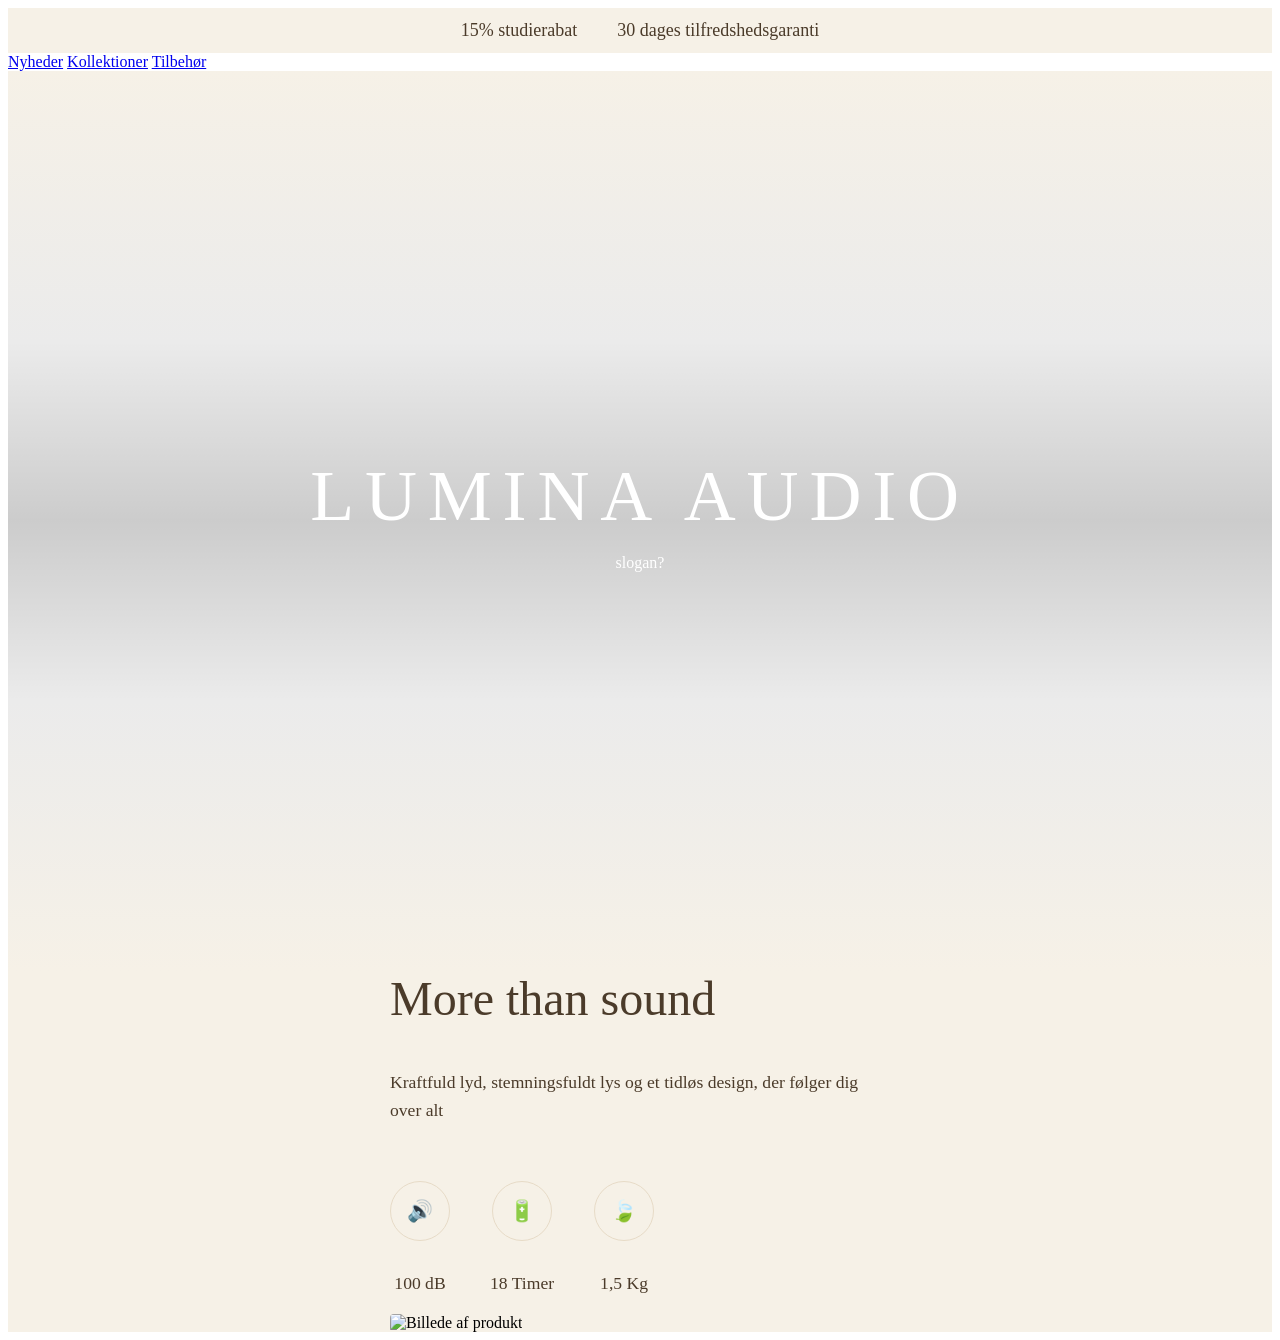
==== index.html @ 6f144ebc "10/9" ====
<!DOCTYPE html>
<html lang="en">
<head>
    <meta charset="UTF-8">
    <meta name="viewport" content="width=device-width, initial-scale=1.0">
    <title>Lumina Audio</title>
    <link rel="stylesheet" href="style.css">
</head>


<body>
 
<!--Siden starter her-->
<div class="announcement-bar">
<span>15% studierabat</span>
<span> 30 dages tilfredshedsgaranti</span>
</div>

<div id="nav-placeholder"></div>
<a href="#" class="logo">
    <!--indsæt logo billede her-->
</a>
</a>
<nav aria-label="Hovedmenu"> <a href="#introduktion">Nyheder</a> <a href="#produkt">Kollektioner</a> <a href="#paa-farten">Tilbehør</a>
</nav>

<div class="hero">
    <video id="hero-video" autoplay muted loop playsinline>
        <source src="images/hero-video-produkt.mp4" type="video/mp4">
    </video>
    

<div class="hero-tekst">
    <h1>LUMINA AUDIO</h1>
    <p>slogan?</p>
</div>
</div>

<section class="stor-boks">
<article>
    <div class="tekst">
        <h2>More than sound</h2>
        <p>Kraftfuld lyd, stemningsfuldt lys og et tidløs design, der følger dig over alt</p>

        <div class="stats">
            <div class="stat">
                <div class="stat-icon">🔊</div>
                <p>100 dB</p>
            </div>
            <div class="stat">
                <div class="stat-icon">🔋</div>
                <p>18 Timer</p>
            </div>
            <div class="stat">
                <div class="stat-icon">🍃</div>
                <p>1,5 Kg</p>
            </div>
        </div>
    </div>

    <!--indsæt billede af produkt-->
    <img src="billede" alt="Billede af produkt" class="side-billede">
</article>
</section>


 <script src="script.js"></script>
</body>
</html>
---- style.css ----
*{box-sizing: border-box;}

html{
scroll-behavior: smooth;
}


/*farvepalette*/
:root{
    --background:#f6f1e7;
    --border-color:#e7dbc7;
    --headline-color:white;
    --text-color:#4b3b2a;
    --border:#bdc6ae;
    --cta:#d69496;
    --cta-soft:#ecc6c5;
    --shadow:0 1px 2px rgba(20, 18, 14, 0.05), 0 10px 26px -16px rgba(20, 18, 14, 0.24);

}

.body{
background-color: var(--background);
margin:0;
}

.hero{
    position: relative;
    width: 100%;
    height: 100vh;
    overflow: hidden;

}

#hero-video{
    width: 100%;
    height: 100%;
    object-fit: cover;
    display:block;
}


.hero::after{
    content:"";
    position: absolute;
    inset: 0;
    background: linear-gradient(
        to bottom,
        var(--background) 0%,
        rgba(0,0,0,0.08) 30%,
        rgba(0,0,0,0.2) 50%,
        rgba(0,0,0,0.08) 70%,
        var(--background) 100%
    );
}

.hero-tekst{
position: absolute;
top: 50%;
left:50%;
transform: translate(-50%, -50%);
color: var(--headline-color);
text-align:center;
z-index:1;
}

.hero-tekst h1{
    font-family:'Cormorant Garamond', Georgia, serif;
    font-weight:400;
    font-size:4.5rem;
    margin:0;
    letter-spacing: 0.15em;
    white-space: nowrap;
}

.stor-boks{
    justify-content: center;
    box-sizing:border-box;
    display: flex;
    gap: 70px;
    width:100%;
    align-items:center
    padding:none;
    background-color:var(--background);
    border:none;
}

.tekst{
    flex: 1 1 400px;
    max-width: 500px;
    display: flex;
    flex-direction: column;
    gap: 1.5rem;
}

.tekst h2{
    font-family: 'Coromorant Garamond', Geogria, Serif;
    font-weight: 400;
    font-size:3rem;
    margin: 0;
    color:var(--text-color)
}

.tekst p{
    font-size: 1.1rem;
    line-height:1.6;
    color: var(--text-color);
}

.stats{
    display: flex;
    gap:2.5rem;
    margin-top:1rem;
}

.stat{
    display: flex;
    flex-direction: column;
    align-items: center;
    gap: 0.6rem;
    text-align: center;
}

.stat-icon{
    width: 60px;
    height: 60px;
    border-radius: 50%;
    border: 1px solid var(--border-color);
    display: flex;
    align-items: center;
    justify-content: center;
    font-size:1.3rem;
}

.side-billede{
    flex:1 1 400px;
    max-width: 650px;
    height:auto;
    max-height: 600px;
    object-fit: cover;
    border-radius: 4px;
}

.announcement-bar{
    background-color: var(--background);
    text-align: center;
    padding: 12px 0;
    display: flex;
    justify-content: center;
    gap:40px;
    font-size: 18px;
    color:var(--text-color)
    }

.nav{
    position:absolute;
    top: 2rem;
    left: 0;
    right: 0;
    display: flex;
    justify-content: space-between;
    align-items: center;
    padding: 0 3rem;
    z-index: 2;
}

.nav-boks{
    position: relative;
    overflow: hidden;
    display: flex;
    align-items: center;
    background: ;
    backdrop-filter: ;
    border: ;
    border-radius: ;
    padding: 0.8rem 1.8rem;
}
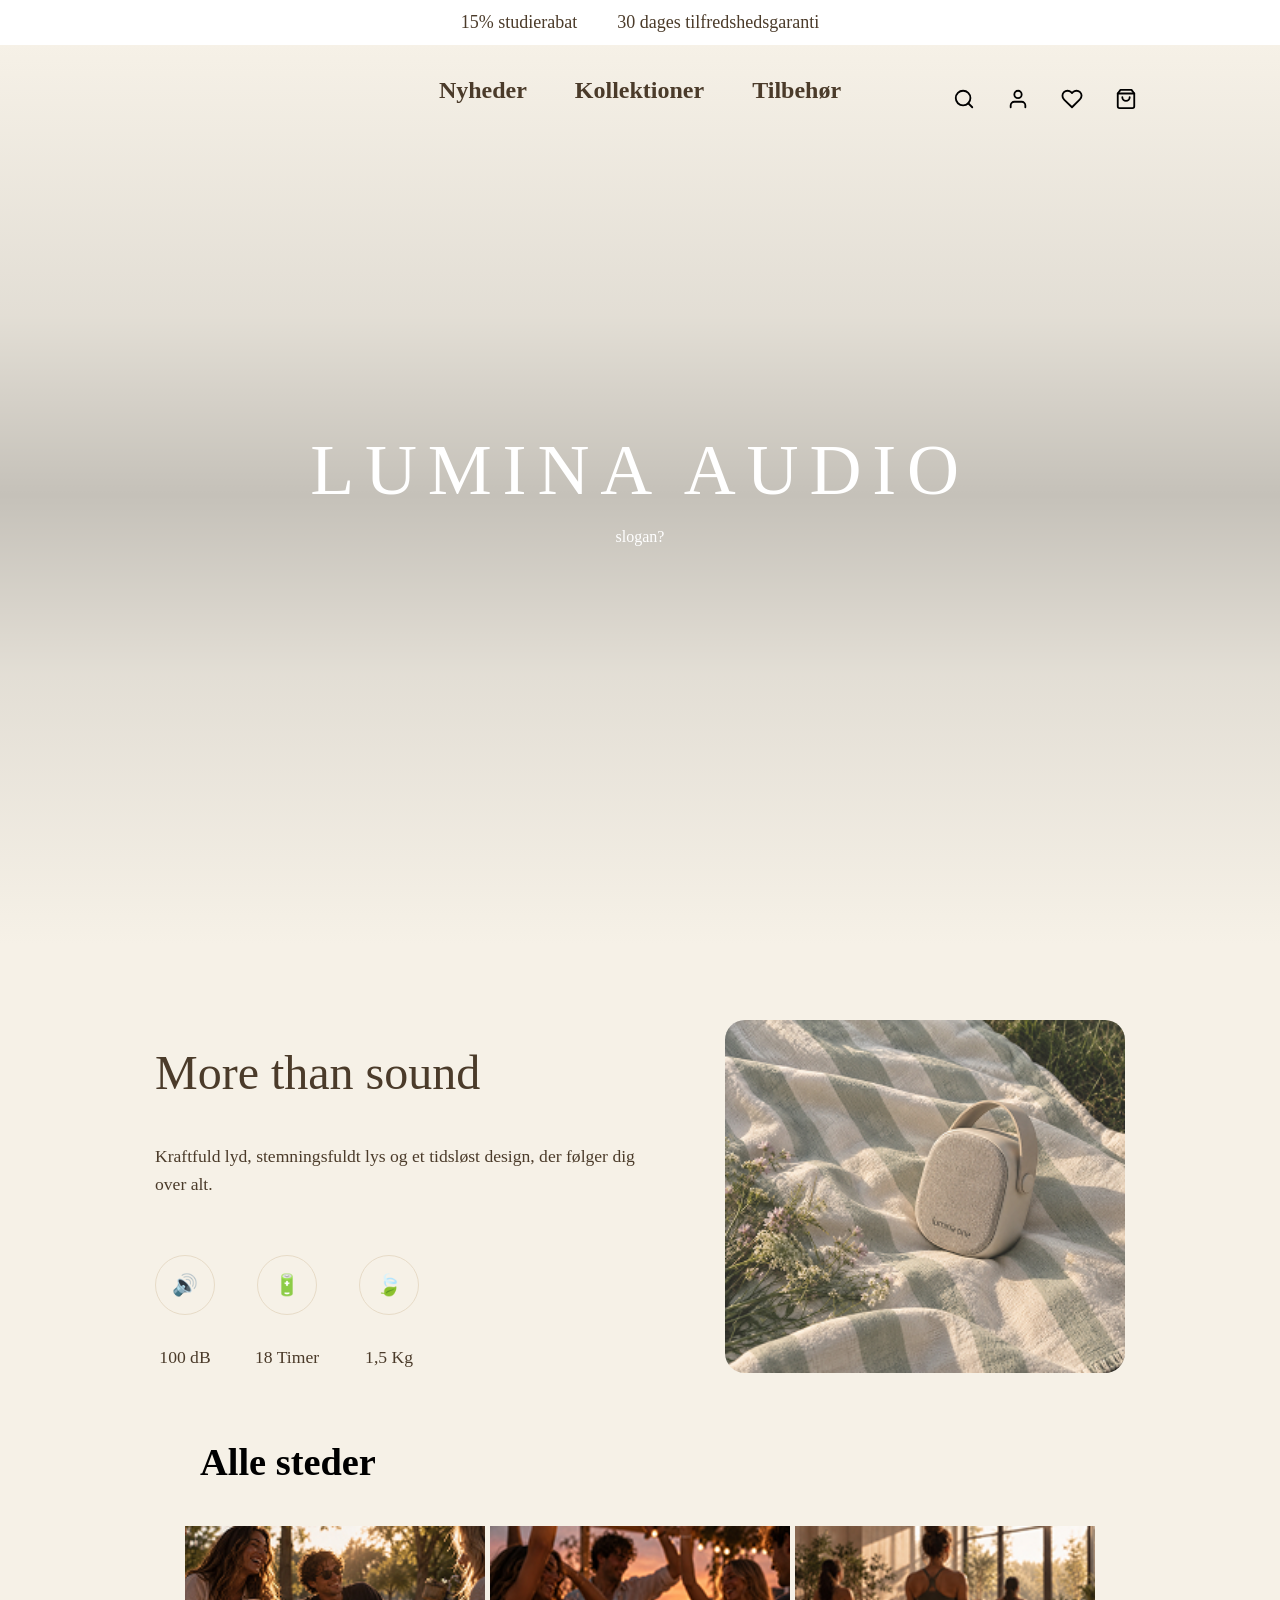
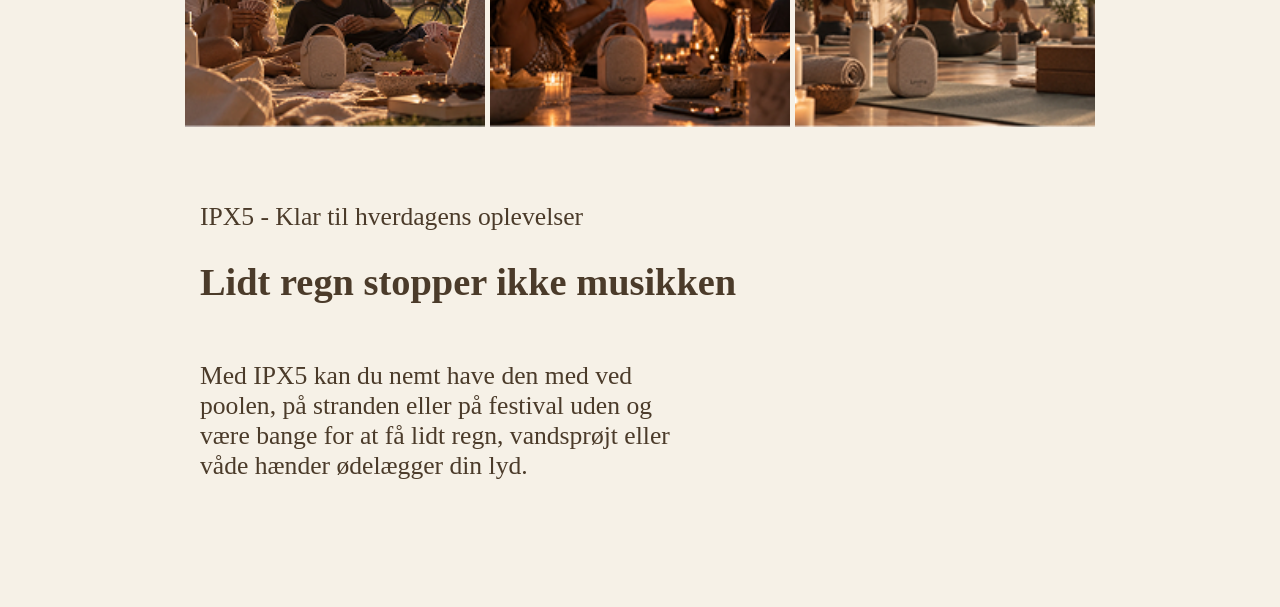
==== commit 7778d182: "12/9" ====
--- a/index.html
+++ b/index.html
@@ -20,14 +20,48 @@
 <a href="#" class="logo">
     <!--indsæt logo billede her-->
 </a>
-</a>
-<nav aria-label="Hovedmenu"> <a href="#introduktion">Nyheder</a> <a href="#produkt">Kollektioner</a> <a href="#paa-farten">Tilbehør</a>
-</nav>
 
 <div class="hero">
     <video id="hero-video" autoplay muted loop playsinline>
         <source src="images/hero-video-produkt.mp4" type="video/mp4">
     </video>
+<nav aria-label="Hovedmenu">
+    <div class="nav-spacer"></div>
+<div class="nav-links">
+     <a href="#Nyheder">Nyheder</a> 
+     <a href="#Kollektioner">Kollektioner</a> 
+     <a href="#Tilbehør">Tilbehør</a>
+</div>
+     <div class="nav-ikoner">
+        <div class="ikon-soeg">
+     <svg width="22" height="22" viewBox="0 0 24 24" fill="none" stroke="currentColor" stroke-width="2" stroke-linecap="round" stroke-linejoin="round">
+    <circle cx="11" cy="11" r="8"></circle>
+    <line x1="21" y1="21" x2="16.65" y2="16.65"></line>
+</svg>
+</div>
+
+<div class="ikon-person">
+<svg width="22" height="22" viewBox="0 0 24 24" fill="none" stroke="currentColor" stroke-width="2" stroke-linecap="round" stroke-linejoin="round">
+    <path d="M20 21v-2a4 4 0 0 0-4-4H8a4 4 0 0 0-4 4v2"></path>
+    <circle cx="12" cy="7" r="4"></circle>
+</svg>
+</div>
+
+<div class="ikon-hjerte">
+<svg width="22" height="22" viewBox="0 0 24 24" fill="none" stroke="currentColor" stroke-width="2" stroke-linecap="round" stroke-linejoin="round">
+    <path d="M20.8 4.6a5.5 5.5 0 0 0-7.8 0L12 5.6l-1-1a5.5 5.5 0 0 0-7.8 7.8l1 1L12 21l7.8-7.8 1-1a5.5 5.5 0 0 0 0-7.8z"></path>
+</svg>
+</div>
+
+<div class="ikon-kurv">
+<svg width="22" height="22" viewBox="0 0 24 24" fill="none" stroke="currentColor" stroke-width="2" stroke-linecap="round" stroke-linejoin="round">
+    <path d="M6 2 3 6v14a2 2 0 0 0 2 2h14a2 2 0 0 0 2-2V6l-3-4Z"></path>
+    <path d="M3 6h18"></path>
+    <path d="M16 10a4 4 0 0 1-8 0"></path>
+</svg>
+</div>
+</div>
+</nav>
     
 
 <div class="hero-tekst">
@@ -36,11 +70,11 @@
 </div>
 </div>
 
-<section class="stor-boks">
-<article>
+<section>
+<article class="stor-boks">
     <div class="tekst">
         <h2>More than sound</h2>
-        <p>Kraftfuld lyd, stemningsfuldt lys og et tidløs design, der følger dig over alt</p>
+        <p>Kraftfuld lyd, stemningsfuldt lys og et tidsløst design, der følger dig over alt.</p>
 
         <div class="stats">
             <div class="stat">
@@ -59,11 +93,34 @@
     </div>
 
     <!--indsæt billede af produkt-->
-    <img src="billede" alt="Billede af produkt" class="side-billede">
+    <img src="images/more-thsn-sound.jpg" alt="Billede af produkt" class="side-billede">
 </article>
 </section>
 
+<section>
+    <div class="hovedskrift">
+    <h2>Alle steder</h2>
+    </div>
+    <div class="alle-steder">
+    <img src="images/park.jpg" alt="Billede af folk i park" class="alle-billeder">
+    <img src="images/fest 1.jpg" alt="Fest med produkt" class="alle-billeder">
+    <img src="images/yoga 1 1.jpg" alt="Yoga med produkt" class="alle-billeder">
+    </div>
+</section>
 
+<section>
+    <article class="allesteder-boks">
+        <div class="ipx5">
+        <p>IPX5 - Klar til hverdagens oplevelser</p>
+        </div>
+        <div class="regn">
+        <h2>Lidt regn stopper ikke musikken</h2>
+        </div>
+        <div class="beskrivelse">
+        <p>Med IPX5 kan du nemt have den med ved poolen, på stranden eller på festival uden og være bange for at få lidt regn, vandsprøjt eller våde hænder ødelægger din lyd.</p>
+        </div>
+    </article>
+</section>
  <script src="script.js"></script>
 </body>
 </html>
--- a/style.css
+++ b/style.css
@@ -18,9 +18,70 @@
 
 }
 
-.body{
+body{
 background-color: var(--background);
 margin:0;
+}
+
+.announcement-bar{
+    background-color: white;
+    text-align: center;
+    padding: 12px 0;
+    display: flex;
+    justify-content: center;
+    gap:40px;
+    font-size: 18px;
+    color:var(--text-color)
+    }
+
+
+nav{
+    position:absolute;
+    top: 2rem;
+    left: 0;
+    right: 0;
+    display: grid;
+    grid-template-columns: 1fr auto 1fr;
+    align-items: center;
+    padding: 0 3rem;
+    z-index: 2;
+    column-gap: 7rem;
+}
+
+nav a{
+    color:#4b3b2a;
+    text-decoration: none;
+    font-weight: 600;
+    font-size: 1.5rem;
+    margin-bottom:20px;
+    word-spacing: 1.5em;
+    display: flex;
+    
+}
+.nav-boks{
+    position: relative;
+    overflow: hidden;
+    display: flex;
+    align-items: center;
+    background: ;
+    backdrop-filter: ;
+    border: ;
+    border-radius: ;
+    padding: 0.8rem 1.8rem;
+}
+
+.nav-ikoner{
+    /*margin-left:auto;*/
+    display: flex;
+    margin-right: 2px;
+    gap:2rem;
+    align-items: center;
+    top:-3px;
+}
+
+.nav-links{
+    display: flex;
+    gap:3rem;
 }
 
 .hero{
@@ -78,8 +139,7 @@
     display: flex;
     gap: 70px;
     width:100%;
-    align-items:center
-    padding:none;
+    align-items:center;
     background-color:var(--background);
     border:none;
 }
@@ -97,7 +157,9 @@
     font-weight: 400;
     font-size:3rem;
     margin: 0;
-    color:var(--text-color)
+    color:var(--text-color);
+    margin-top: 100px;
+
 }
 
 .tekst p{
@@ -133,44 +195,67 @@
 
 .side-billede{
     flex:1 1 400px;
-    max-width: 650px;
+    max-width: 400px;
     height:auto;
     max-height: 600px;
     object-fit: cover;
-    border-radius: 4px;
-}
-
-.announcement-bar{
-    background-color: var(--background);
-    text-align: center;
-    padding: 12px 0;
-    display: flex;
-    justify-content: center;
-    gap:40px;
-    font-size: 18px;
-    color:var(--text-color)
-    }
-
-.nav{
-    position:absolute;
-    top: 2rem;
-    left: 0;
-    right: 0;
-    display: flex;
-    justify-content: space-between;
-    align-items: center;
-    padding: 0 3rem;
-    z-index: 2;
-}
-
-.nav-boks{
-    position: relative;
-    overflow: hidden;
-    display: flex;
-    align-items: center;
-    background: ;
-    backdrop-filter: ;
-    border: ;
-    border-radius: ;
-    padding: 0.8rem 1.8rem;
+    border-radius: 20px;
+    margin-top: 60px;
+    opacity: 85%;
+}
+
+.hovedskrift{
+    font-family: 'Coromorant Garamond', Geogria, Serif;
+    display: flex;
+    margin-left: 200px;
+    font-size: 1.6rem;
+    margin-top:20px;
+}
+
+.alle-steder{
+    display: flex;
+    gap: 5px;
+    margin-top: 100px;
+    justify-content: center;
+}
+
+.alle-billeder{
+    margin-top:-90px;
+    max-width: 300px;
+    height: auto;
+    object-fit: cover;
+    max-height: 400px;
+    flex: 1 1 400px;
+    margin-bottom: 100px;
+}
+
+.allesteder-boks{
+    margin-bottom: 100px;
+}
+
+.ipx5{
+    display: flex;
+    margin-left:200px;
+    font-size: 1.6rem;
+    margin-top:-50px;
+    font-family:'Cormorant Garamond', Georgia, Serif;
+    color:var(--text-color);
+}
+
+.regn{
+    font-family: 'Baskerville', "times new roman", serif;
+    display: flex;
+    margin-left: 200px;
+    font-size: 1.6rem;
+    margin-top: -30px;
+    color: var(--text-color);
+}
+
+.beskrivelse{
+    display:flex;
+    margin-left: 200px;
+    font-size: 1.6rem;
+    max-width: 500px;
+    color: var(--text-color);
+
 }
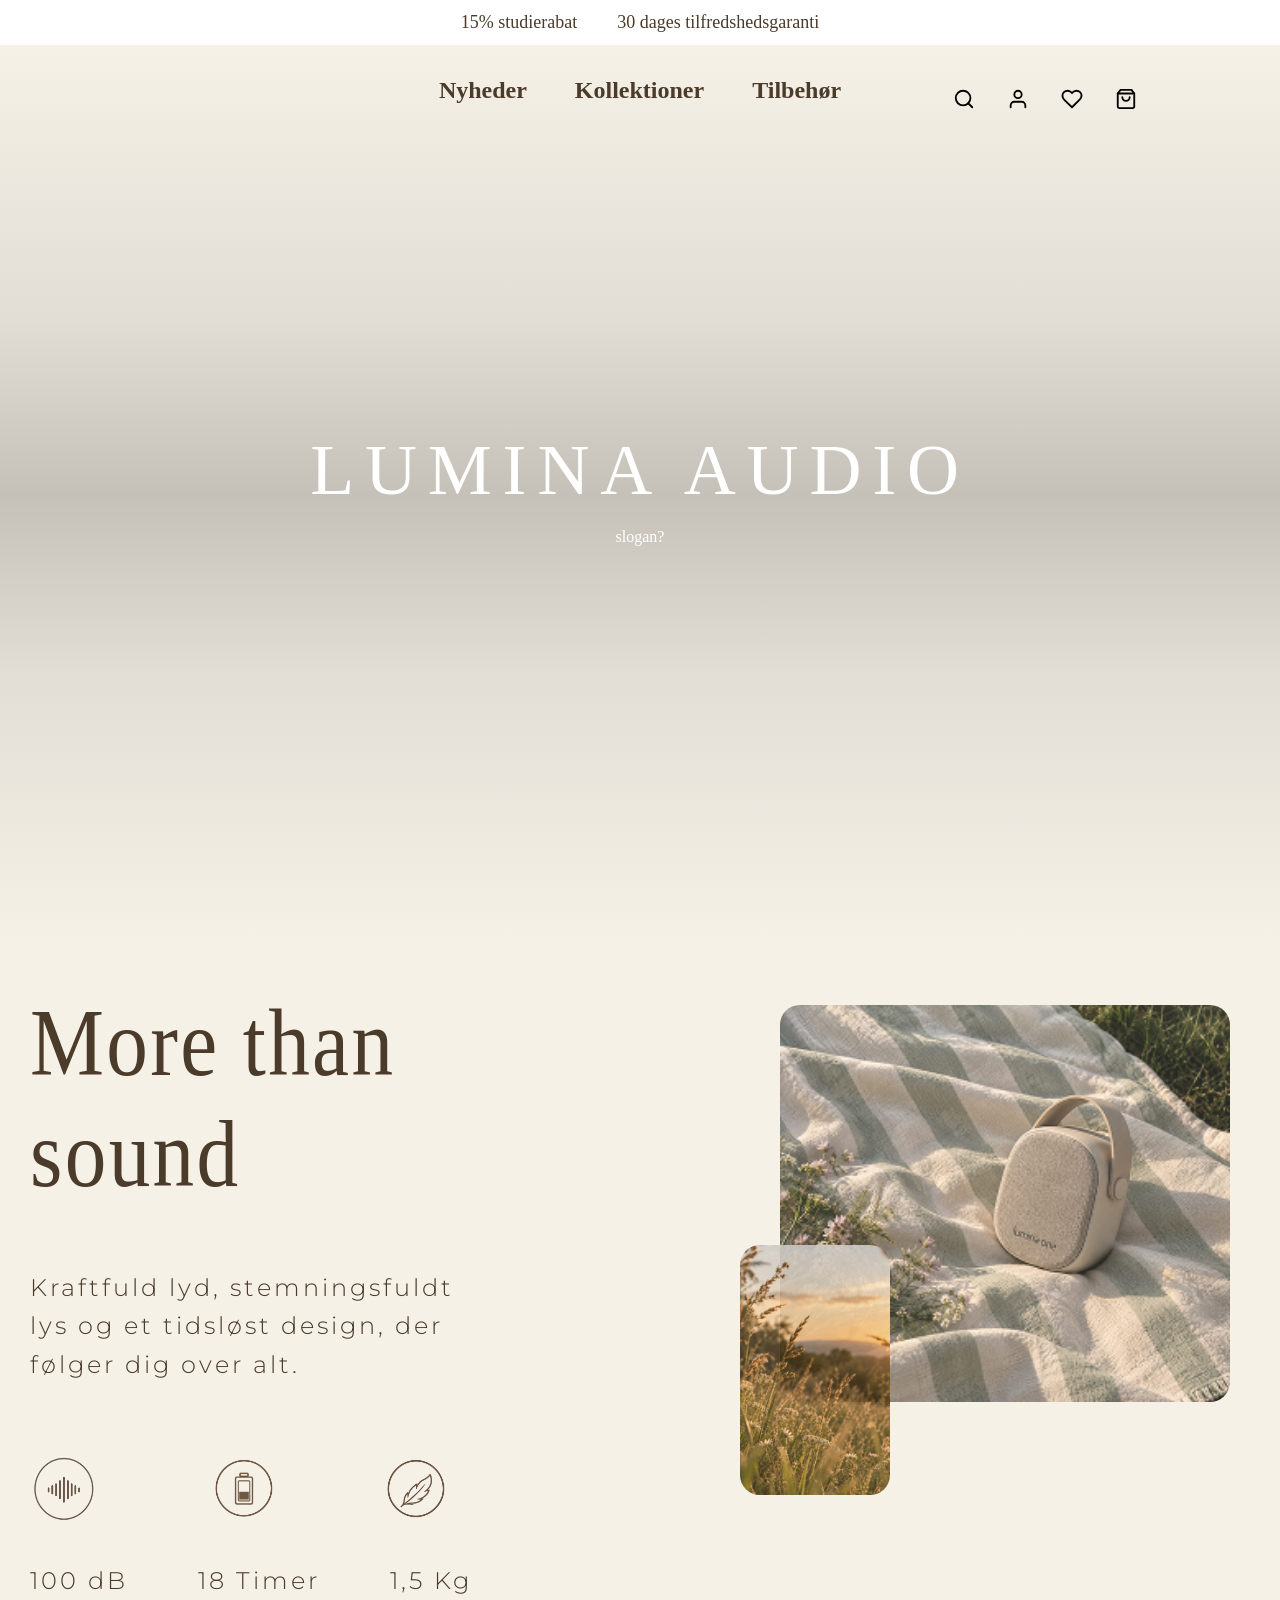
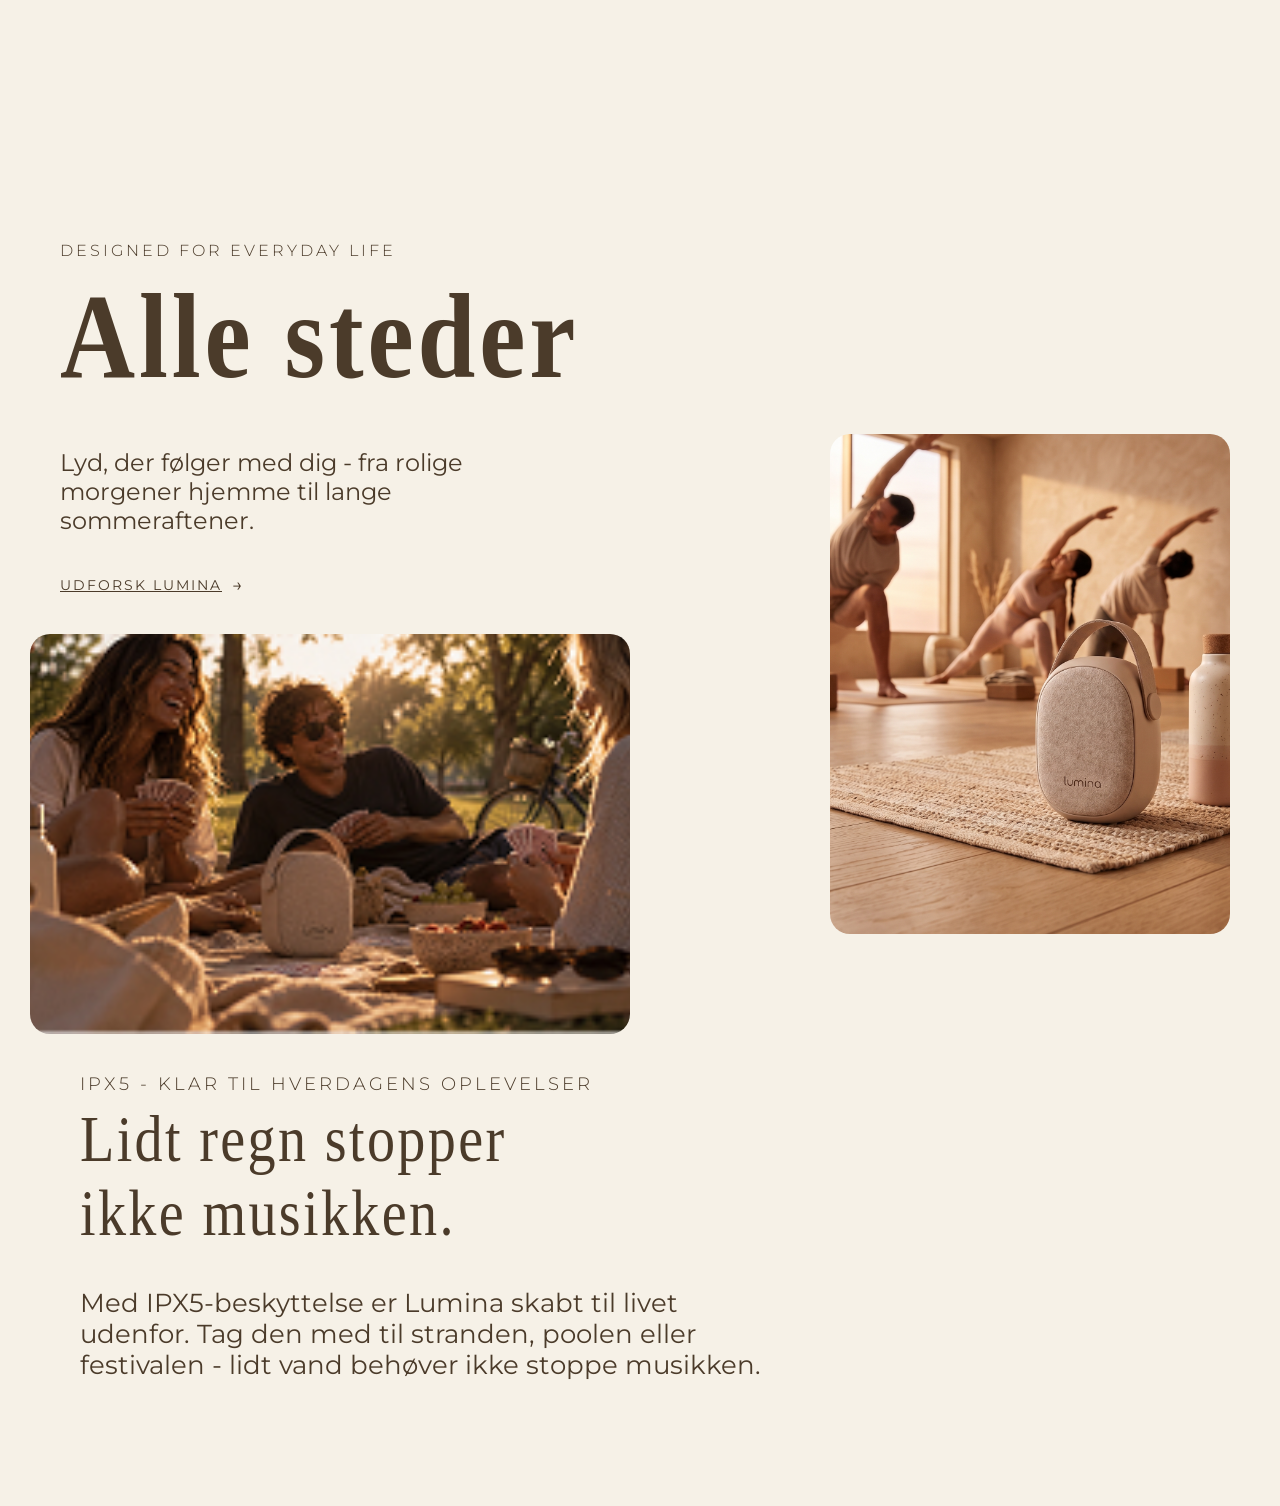
==== commit ffef4e0b: "13/9" ====
--- a/index.html
+++ b/index.html
@@ -5,6 +5,9 @@
     <meta name="viewport" content="width=device-width, initial-scale=1.0">
     <title>Lumina Audio</title>
     <link rel="stylesheet" href="style.css">
+    <link rel="preconnect" href="https://fonts.googleapis.com">
+<link rel="preconnect" href="https://fonts.gstatic.com" crossorigin>
+<link href="https://fonts.googleapis.com/css2?family=Montserrat:ital,wght@0,100..900;1,100..900&display=swap" rel="stylesheet">
 </head>
 
 
@@ -78,15 +81,15 @@
 
         <div class="stats">
             <div class="stat">
-                <div class="stat-icon">🔊</div>
+                <div class="stat-icon"> <img src="images/lydstyrke-ikon.png" alt="lydstyrke" class="stat-icon"></div>
                 <p>100 dB</p>
             </div>
             <div class="stat">
-                <div class="stat-icon">🔋</div>
+                <div class="stat-icon"> <img src="images/batteri-ikon.png" alt="batteri" class="stat-icon"></div>
                 <p>18 Timer</p>
             </div>
             <div class="stat">
-                <div class="stat-icon">🍃</div>
+                <div class="stat-icon"> <img src="images/fjer-ikon.png" alt="fjer" class="stat-icon"></div>
                 <p>1,5 Kg</p>
             </div>
         </div>
@@ -94,17 +97,27 @@
 
     <!--indsæt billede af produkt-->
     <img src="images/more-thsn-sound.jpg" alt="Billede af produkt" class="side-billede">
+    <img src="images/greas-billede.png" alt="billede af græs" class="graes-billede">
 </article>
 </section>
 
-<section>
+<section class="alle-steder-sektion">
     <div class="hovedskrift">
-    <h2>Alle steder</h2>
+        <div class="everyday-tekst">
+        <p>designed for everyday life</p>
+        </div>
+    <h2 class="alle-steder-titel">Alle steder</h2>
     </div>
+    <div class="broedtekst">
+        <p>Lyd, der følger med dig - fra rolige morgener hjemme til lange sommeraftener.</p>
+    </div>
+    <a href="#" class="udforsk">
+        <span class="udforsk-tekst">udforsk lumina</span>
+        <span class="pil">→</span>
+    </a>
     <div class="alle-steder">
-    <img src="images/park.jpg" alt="Billede af folk i park" class="alle-billeder">
-    <img src="images/fest 1.jpg" alt="Fest med produkt" class="alle-billeder">
-    <img src="images/yoga 1 1.jpg" alt="Yoga med produkt" class="alle-billeder">
+    <img src="images/park.jpg" alt="Billede af folk i park" class="alle-billeder billede-1">
+    <img src="images/nybillede-yoga.jpg" alt="Yoga med produkt" class="alle-billeder billede-2">
     </div>
 </section>
 
@@ -112,12 +125,13 @@
     <article class="allesteder-boks">
         <div class="ipx5">
         <p>IPX5 - Klar til hverdagens oplevelser</p>
+        <div class="linje"></div>
         </div>
         <div class="regn">
-        <h2>Lidt regn stopper ikke musikken</h2>
+        <h2>Lidt regn stopper ikke musikken.</h2>
         </div>
         <div class="beskrivelse">
-        <p>Med IPX5 kan du nemt have den med ved poolen, på stranden eller på festival uden og være bange for at få lidt regn, vandsprøjt eller våde hænder ødelægger din lyd.</p>
+        <p>Med IPX5-beskyttelse er Lumina skabt til livet udenfor. Tag den med til stranden, poolen eller festivalen - lidt vand behøver ikke stoppe musikken.</p>
         </div>
     </article>
 </section>
--- a/style.css
+++ b/style.css
@@ -134,7 +134,6 @@
 }
 
 .stor-boks{
-    justify-content: center;
     box-sizing:border-box;
     display: flex;
     gap: 70px;
@@ -142,6 +141,7 @@
     align-items:center;
     background-color:var(--background);
     border:none;
+    position: relative;
 }
 
 .tekst{
@@ -150,22 +150,37 @@
     display: flex;
     flex-direction: column;
     gap: 1.5rem;
+    margin-right: auto;
+    padding-top:300px;
 }
 
 .tekst h2{
-    font-family: 'Coromorant Garamond', Geogria, Serif;
-    font-weight: 400;
-    font-size:3rem;
-    margin: 0;
-    color:var(--text-color);
-    margin-top: 100px;
+     display: flex;
+    margin-left:30px;
+    margin-top: 80px;
+    color: var(--text-color);
+    font-family: 'Cormorant Garamond', Georgia, Serif;
+    font-size: 4rem;
+    width: 400px;
+    font-weight:300;
+    letter-spacing: 1.8px;
+    position: absolute;
+    transform: scale(1.3,1.5);
+    transform-origin:left;
+    top:0px;
+
 
 }
 
 .tekst p{
-    font-size: 1.1rem;
+    font-size: 1.5rem;
     line-height:1.6;
     color: var(--text-color);
+    font-family: 'Montserrat', sans-serif;
+    font-weight: 300;
+    letter-spacing: 3px;
+    margin-left: 30px;;
+    
 }
 
 .stats{
@@ -183,10 +198,8 @@
 }
 
 .stat-icon{
-    width: 60px;
-    height: 60px;
-    border-radius: 50%;
-    border: 1px solid var(--border-color);
+    width: 80px;
+    height: 80px;
     display: flex;
     align-items: center;
     justify-content: center;
@@ -195,67 +208,177 @@
 
 .side-billede{
     flex:1 1 400px;
-    max-width: 400px;
+    width: 450px;
     height:auto;
-    max-height: 600px;
+    max-height: 800px;
     object-fit: cover;
     border-radius: 20px;
-    margin-top: 60px;
+    top: 60px;
+    right: 50px;
     opacity: 85%;
-}
-
+    position: absolute;
+}
+
+.graes-billede{
+    flex:1 1 400px;
+    max-width: 150px;
+    max-height: 350px;
+    object-fit: cover;
+    top: 300px;
+    right:390px;
+    height:250px;
+    position: absolute;
+    border-radius: 20px;
+    opacity: 90%;
+}
 .hovedskrift{
-    font-family: 'Coromorant Garamond', Geogria, Serif;
-    display: flex;
-    margin-left: 200px;
-    font-size: 1.6rem;
-    margin-top:20px;
+     display: flex;
+    margin-left: 30px;
+    margin-top: 200px;
+    margin-bottom: 600px;
+    position: relative;
+    min-height: 200px;
+    
+}
+
+.everyday-tekst{
+    font-family: 'Montserrat', sans-serif;
+    font-weight: 300;
+    text-transform: uppercase;
+    color: var(--text-color);
+    letter-spacing: 3px;
+    margin-left: 30px;;
+    position: absolute;
+}
+.alle-steder-titel{
+    font-family: 'Cormorant Garamond', Georgia, Serif;
+    font-size: 5rem;
+    letter-spacing: 3px;
+    left:30px;
+    color: var(--text-color);
+    position: absolute;
+    transform: scale(1.3,1.5);
+    transform-origin:left;
+}
+
+.alle-steder-titel h2{
+    font-weight:400;
+}
+.broedtekst{
+    font-family: 'Montserrat', sans-serif;
+    color:var(--text-color);
+    font-size: 1.5rem;
+    position: absolute;
+    top: 400px;
+    left:60px;
+    max-width: 500px;
+    z-index: 1;
 }
 
 .alle-steder{
     display: flex;
-    gap: 5px;
+    gap: 60px;
     margin-top: 100px;
     justify-content: center;
 }
 
+.alle-steder-sektion{
+    position: relative;
+    min-height: 800px;
+    padding-top: 1px;
+}
+
+.udforsk{
+    position:absolute;
+    top:550px;
+    left:60px;
+    display:flex;
+    z-index:1;
+    align-items: center;
+    gap:10px;
+    text-decoration: none;
+    color:var(--text-color);
+    font-family:'Montserrat', sans-serif;
+    font-size:0.9rem;
+    letter-spacing:2px;
+    text-transform:uppercase;
+}
+
+.udforsk-tekst{
+    text-decoration: underline;
+}
+
+.pil{
+    font-size: 1.1rem;
+}
 .alle-billeder{
     margin-top:-90px;
-    max-width: 300px;
+    max-width: 600px;
     height: auto;
     object-fit: cover;
-    max-height: 400px;
+    max-height: 600px;
     flex: 1 1 400px;
     margin-bottom: 100px;
 }
 
+.billede-1{
+top: 700px;
+position: absolute;
+left: 30px;
+height:400px ;
+border-radius: 20px;
+}
+
+.billede-2{
+height: 500px;
+top:500px;
+position: absolute;
+right: 50px;
+width: 400px;
+border-radius: 20px;
+
+}
 .allesteder-boks{
     margin-bottom: 100px;
 }
 
 .ipx5{
     display: flex;
-    margin-left:200px;
-    font-size: 1.6rem;
-    margin-top:-50px;
-    font-family:'Cormorant Garamond', Georgia, Serif;
+    margin-left:80px;
+    font-size: 1.1rem;
+    font-weight:300;
+    margin-top:30px;
+    letter-spacing:3px;
+    font-family:'Montserrat',sans-Serif;
     color:var(--text-color);
+    text-transform:uppercase;
 }
 
 .regn{
-    font-family: 'Baskerville', "times new roman", serif;
-    display: flex;
-    margin-left: 200px;
-    font-size: 1.6rem;
-    margin-top: -30px;
-    color: var(--text-color);
-}
-
+    display: flex;
+    margin-left: 80px;
+    margin-top: -20px;
+    color: var(--text-color);
+    font-family: 'Cormorant Garamond', Georgia, Serif;
+    font-size: 1.8rem;
+    width: 400px;
+    font-weight:300;
+    letter-spacing: 1.8px;
+    position: absolute;
+    transform: scale(1.3,1.5);
+    transform-origin:left;
+}
+
+.regn h2{
+    font-weight:400;
+}
 .beskrivelse{
     display:flex;
-    margin-left: 200px;
+    margin-left: 80px;
     font-size: 1.6rem;
-    max-width: 500px;
-    color: var(--text-color);
+    margin-top:150px;
+    max-width: 700px;
+    color: var(--text-color);
+    font-family: 'Montserrat', sans-serif;
 
 }
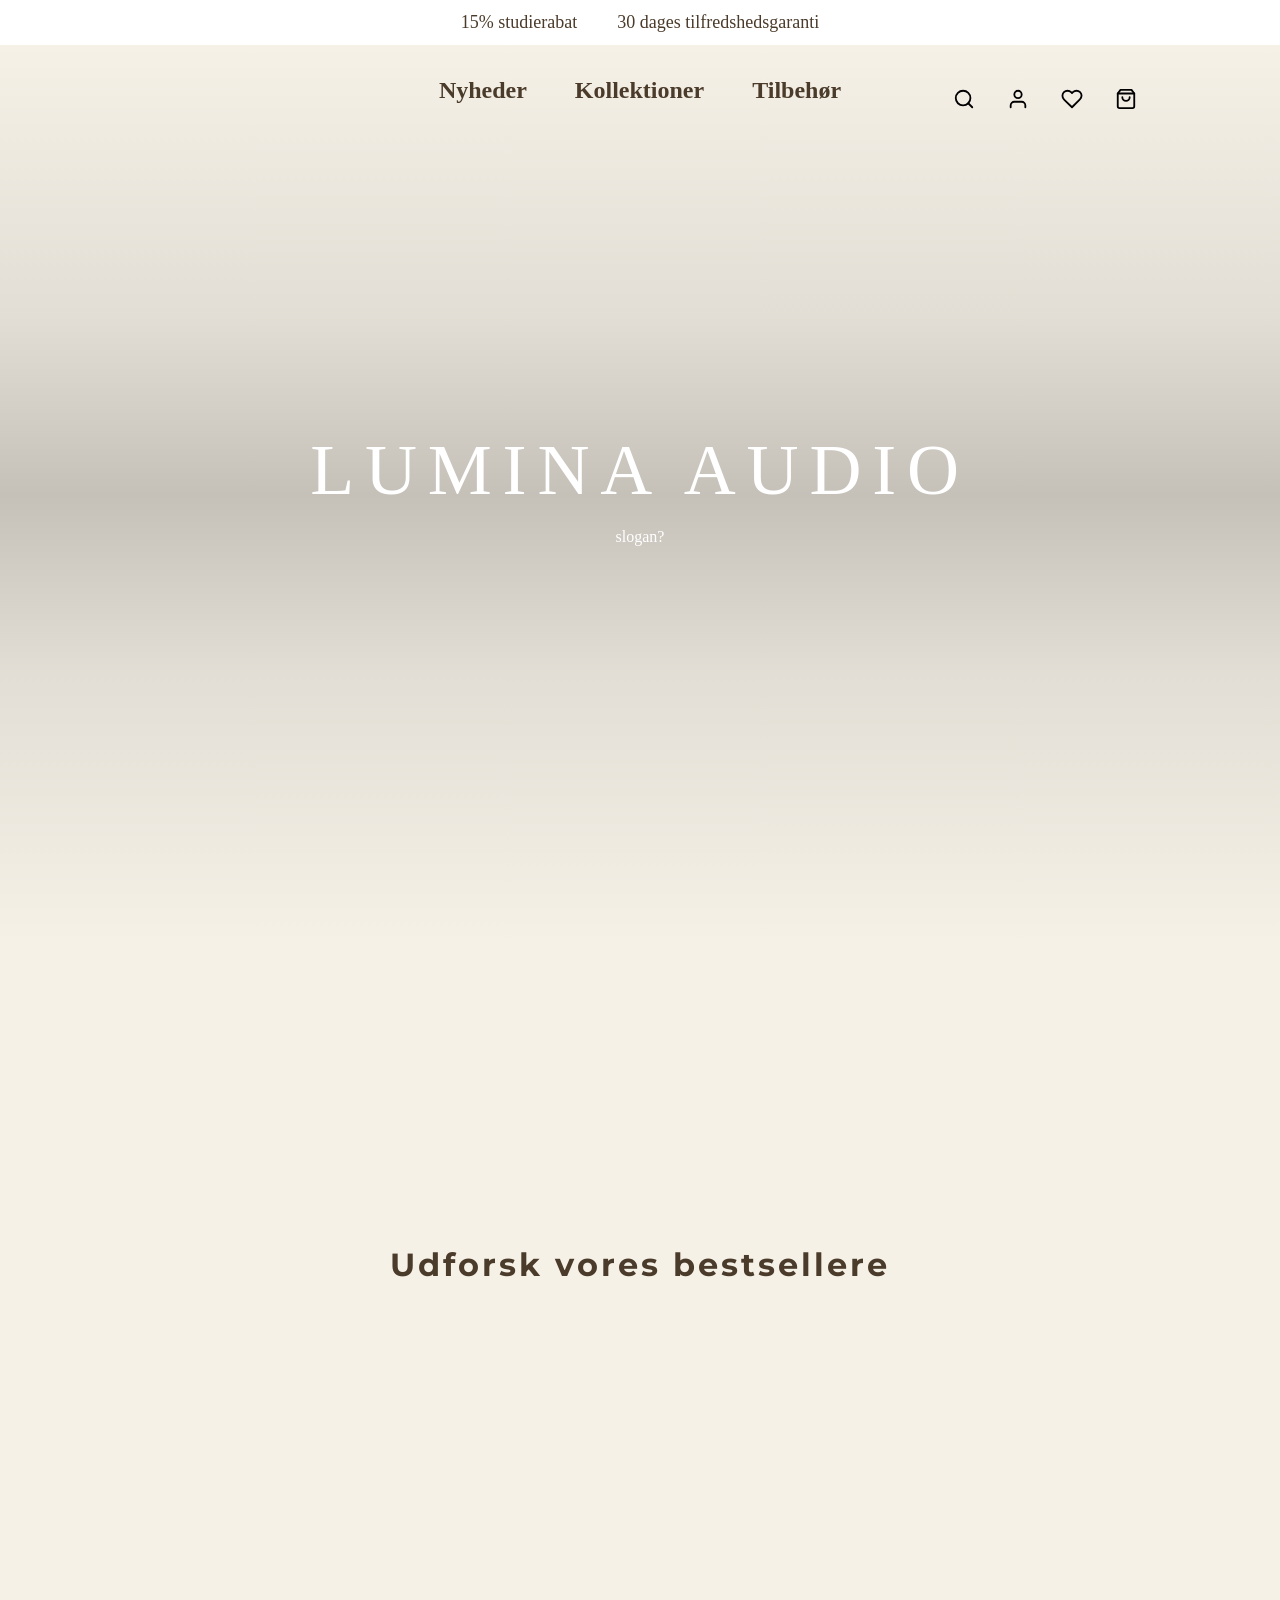
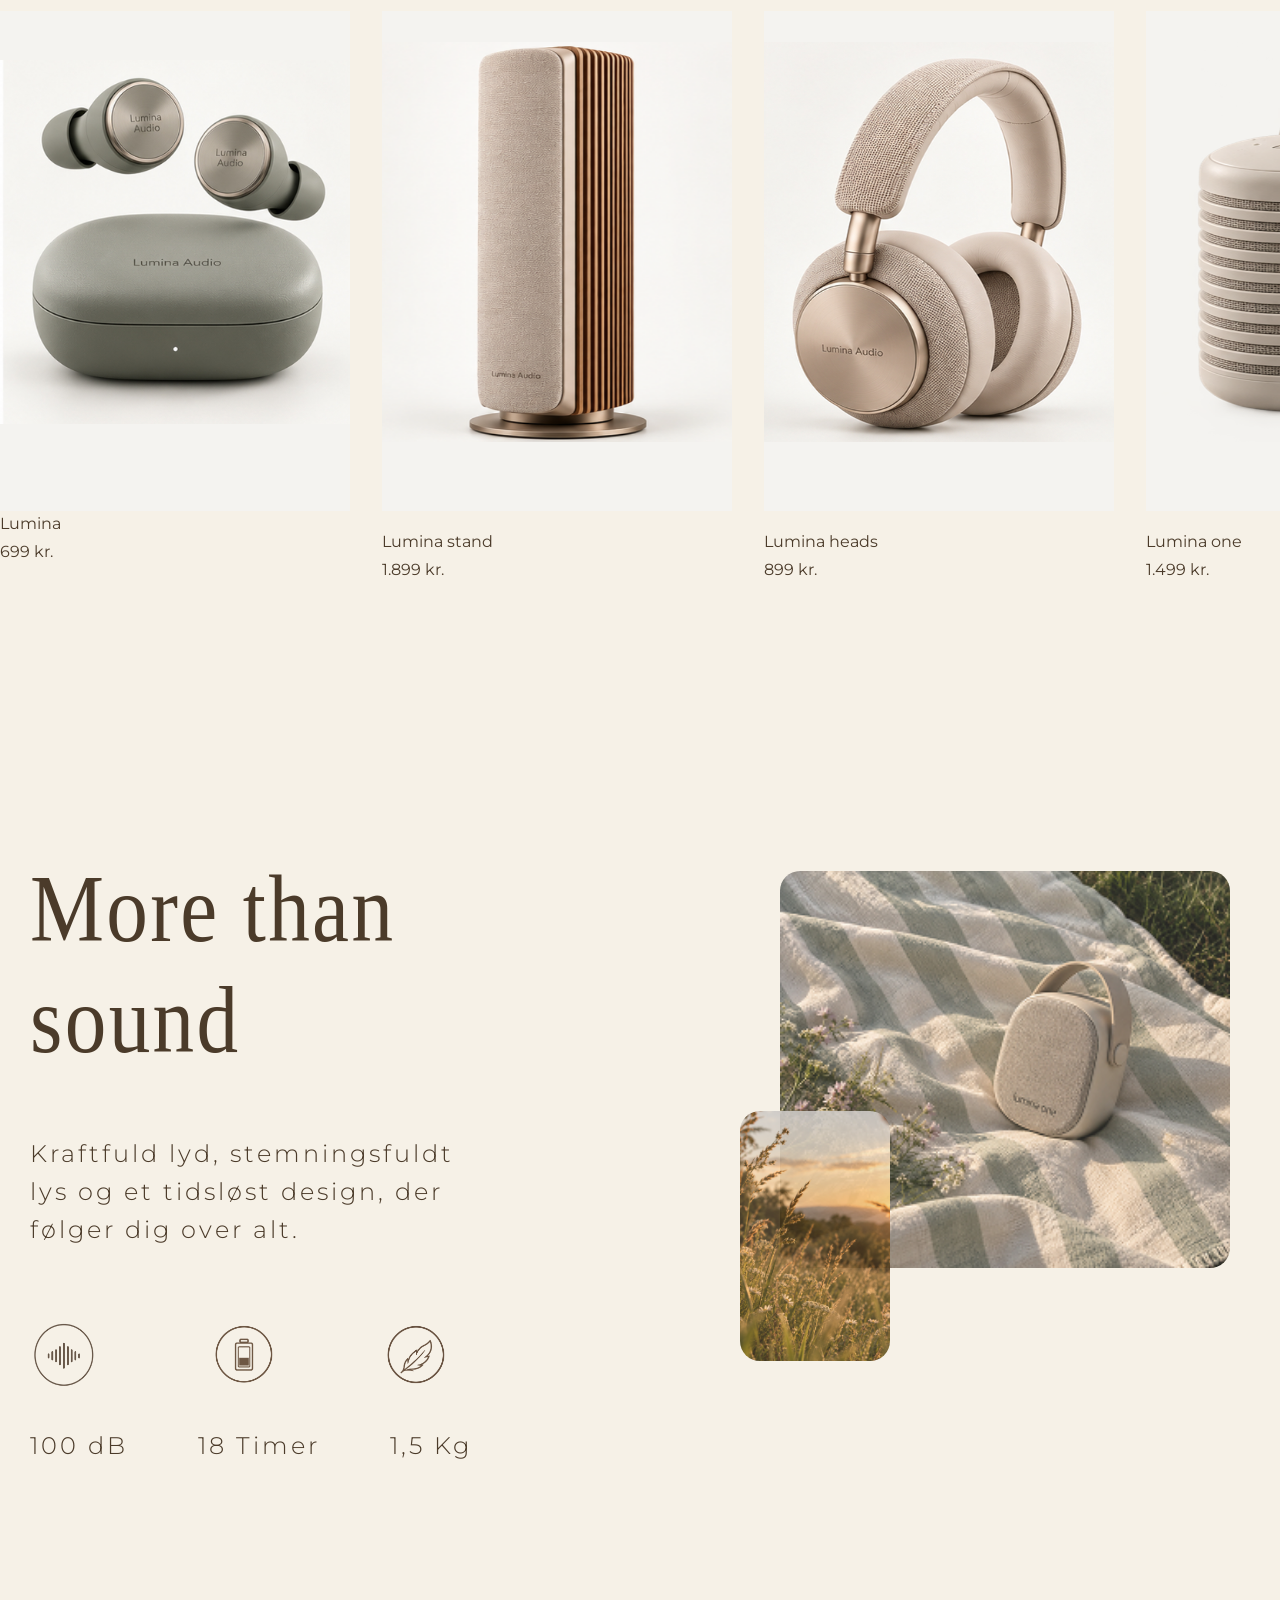
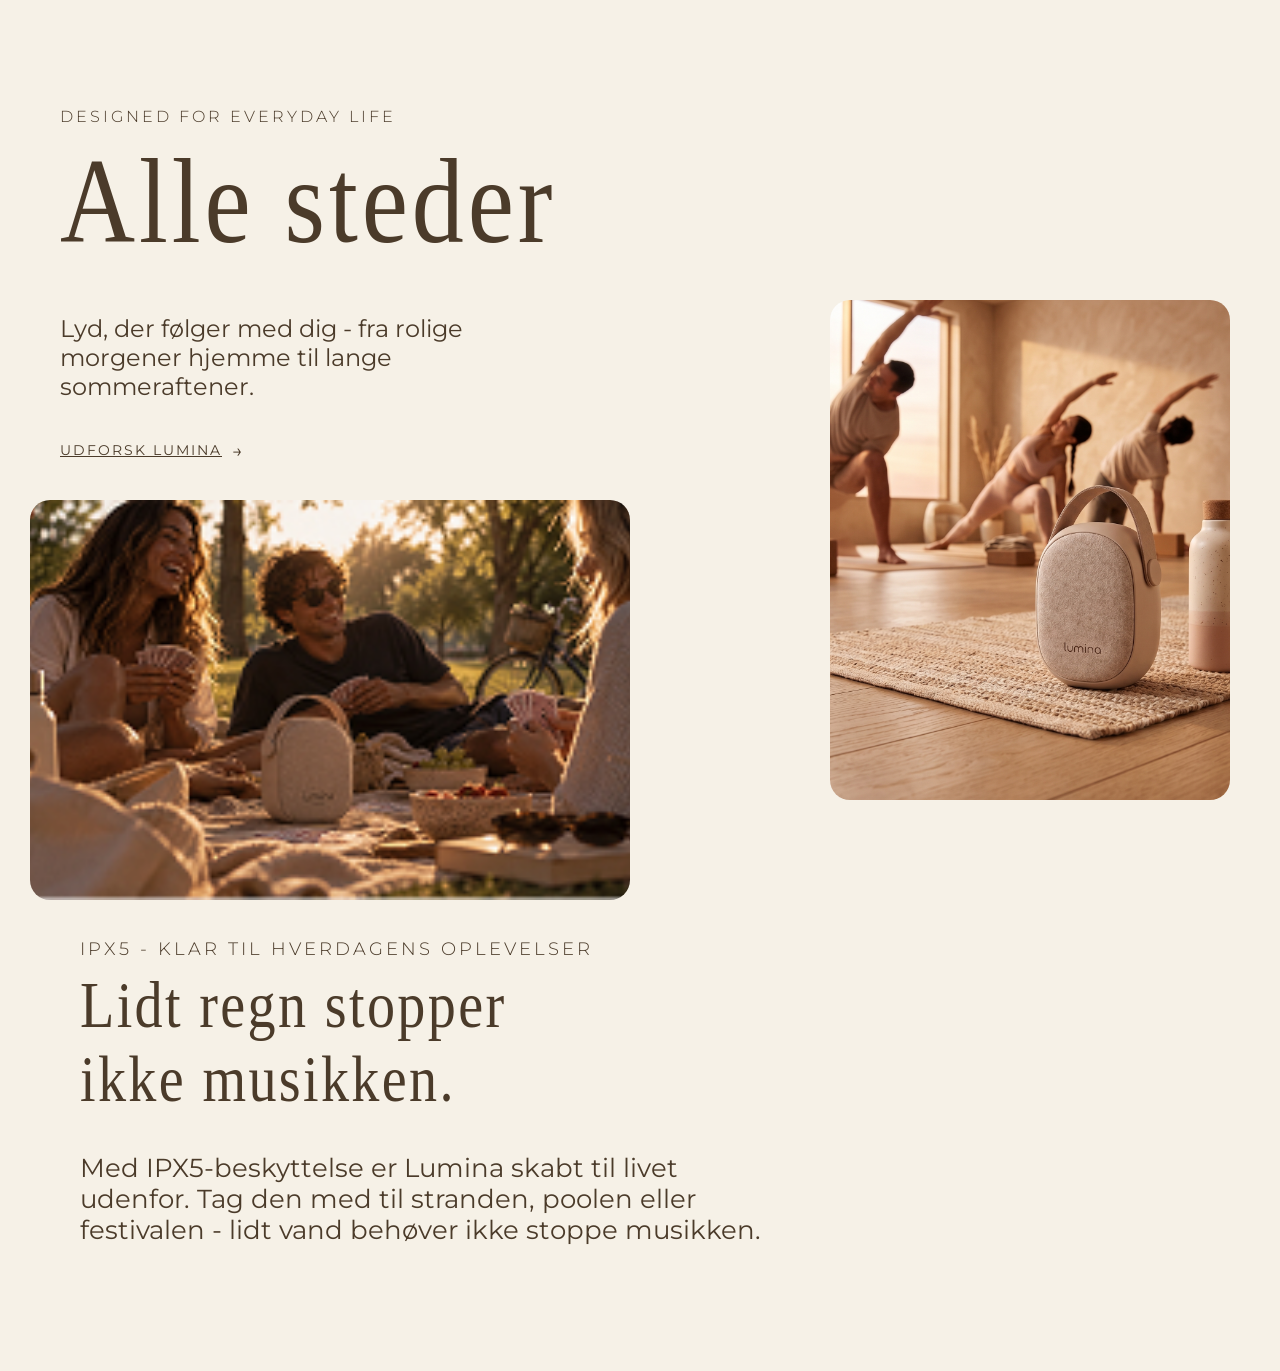
==== commit f1a56981: "14/9" ====
--- a/index.html
+++ b/index.html
@@ -1,5 +1,5 @@
 <!DOCTYPE html>
-<html lang="en">
+<html lang="da">
 <head>
     <meta charset="UTF-8">
     <meta name="viewport" content="width=device-width, initial-scale=1.0">
@@ -73,6 +73,75 @@
 </div>
 </div>
 
+ <section id="Kollektioner">
+    <h2 class="kollektioner-titel">Udforsk vores bestsellere</h2>
+<div class="karousel">
+    <div class="karousel-track">
+        <a class="lille-boks" href="#produkt-1">
+            <img src="images/earbuds.jpg" alt="Produkt 1" class="lille-boks-billede">
+            <span class="titel">Lumina</span>
+            <span class="pris">699 kr.</span>
+        </a>
+        <a class="lille-boks" href="#produkt-2">
+            <img src="images/hoej-hoejtaler.png" alt="Produkt 2" class="lille-boks-billede">
+            <span class="titel">Lumina stand</span>
+            <span class="pris">1.899 kr.</span>
+        </a>
+        <a class="lille-boks" href="#produkt-3">
+            <img src="images/horetelefoner.jpg" alt="produkt 3" class="lille-boks-billede">
+            <span class="titel">Lumina heads</span>
+            <span class="pris">899 kr.</span>
+        </a>
+        <a class="lille-boks" href="#produkt-4">
+            <img src="images/lumina-one.png" alt="Produkt 4" class="lille-boks-billede">
+            <span class="titel">Lumina one</span>
+            <span class="pris">1.499 kr.</span>
+        </a>
+        <a class="lille-boks" href="#produkt-5">
+            <img src="images/lumine-two.jpg" alt="produkt 5" class="lille-boks-billede">
+            <span class="titel">Lumina two</span>
+            <span class="pris">2.100 kr.</span>
+        </a>
+        <a class="lille-boks" href="#produkt-6">
+            <img src="images/rund-hoejtaler.jpg" alt="Produkt 6" class="lille-boks-billede">
+            <span class="titel">Lumina Round</span>
+            <span class="pris">2.799 kr.</span>
+        </a>
+
+         <a class="lille-boks" href="#produkt-1">
+            <img src="images/earbuds.jpg" alt="Produkt 1" class="lille-boks-billede">
+            <span class="titel">Lumina buds</span>
+            <span class="pris">699 kr.</span>
+        </a>
+        <a class="lille-boks" href="#produkt-2">
+            <img src="images/hoej-hoejtaler.png" alt="Produkt 2" class="lille-boks-billede">
+            <span class="titel">Lumina stand</span>
+            <span class="pris">1.899 kr.</span>
+        </a>
+        <a class="lille-boks" href="#produkt-3">
+            <img src="images/horetelefoner.jpg" alt="produkt 3" class="lille-boks-billede">
+            <span class="titel">Lumina heads</span>
+            <span class="pris">899 kr.</span>
+        </a>
+        <a class="lille-boks" href="#produkt-4">
+            <img src="images/lumina-one.png" alt="Produkt 4" class="lille-boks-billede">
+            <span class="titel">Lumina one</span>
+              <span class="pris">1.499 kr.</span>
+        </a>
+        <a class="lille-boks" href="#produkt-5">
+            <img src="images/lumine-two.jpg" alt="produkt 5" class="lille-boks-billede">
+            <span class="titel">Lumina two</span>
+            <span class="pris">2.100 kr.</span>
+        </a>
+        <a class="lille-boks" href="#produkt-6">
+            <img src="images/rund-hoejtaler.jpg" alt="Produkt 6" class="lille-boks-billede">
+            <span class="titel">Lumina round</span>
+            <span class="pris">2.799 kr.</span>
+        </a>
+    </div>
+</div>
+</section>
+
 <section>
 <article class="stor-boks">
     <div class="tekst">
@@ -81,15 +150,15 @@
 
         <div class="stats">
             <div class="stat">
-                <div class="stat-icon"> <img src="images/lydstyrke-ikon.png" alt="lydstyrke" class="stat-icon"></div>
+                <img src="images/lydstyrke-ikon.png" alt="lydstyrke" class="stat-icon">
                 <p>100 dB</p>
             </div>
             <div class="stat">
-                <div class="stat-icon"> <img src="images/batteri-ikon.png" alt="batteri" class="stat-icon"></div>
+                <img src="images/batteri-ikon.png" alt="batteri" class="stat-icon">
                 <p>18 Timer</p>
             </div>
             <div class="stat">
-                <div class="stat-icon"> <img src="images/fjer-ikon.png" alt="fjer" class="stat-icon"></div>
+                <img src="images/fjer-ikon.png" alt="fjer" class="stat-icon">
                 <p>1,5 Kg</p>
             </div>
         </div>
--- a/style.css
+++ b/style.css
@@ -258,12 +258,10 @@
     color: var(--text-color);
     position: absolute;
     transform: scale(1.3,1.5);
+    font-weight: 300;
     transform-origin:left;
 }
 
-.alle-steder-titel h2{
-    font-weight:400;
-}
 .broedtekst{
     font-family: 'Montserrat', sans-serif;
     color:var(--text-color);
@@ -381,4 +379,57 @@
     color: var(--text-color);
     font-family: 'Montserrat', sans-serif;
 
+}
+
+.karousel{
+    width: 100%;
+    padding: 300px 0;
+    overflow: hidden;
+}
+
+.lille-boks{
+    text-decoration: none;
+    color: var(--text-color);
+    font-family: 'Montserrat', sans-serif;
+    background-color: #F4F3F0;
+    width:350px;
+    border:none;
+    height:500px;
+    display:flex;
+    justify-content:center;
+    box-sizing:border-box;
+    gap:1px;
+    flex-direction: column;
+    gap: 0.6rem;
+    text-align: left;
+}
+
+.kollektioner-titel{
+    color:var(--text-color);
+    font-family: 'Montserrat', sans-serif;
+    font-size:2rem;
+    letter-spacing:3px;
+    text-align: center;                                                                                                                                                                                                                                                                                                                                                                                       
+    margin-top:300px;
+}
+.lille-boks-billede{
+    height:400px;
+    width:350px;
+    margin-bottom:80px;
+    margin-top:100px;
+}
+.karousel-track{
+    display: flex;
+    gap:32px;
+    width: max-content;
+    animation:glide 100s linear infinite;
+}
+
+.karousel-track:hover{
+    animation-play-state: paused;
+}
+
+@keyframes glide{
+    from { transform: translateX(0);}
+    to { transform: translateX(-50%);}
 }
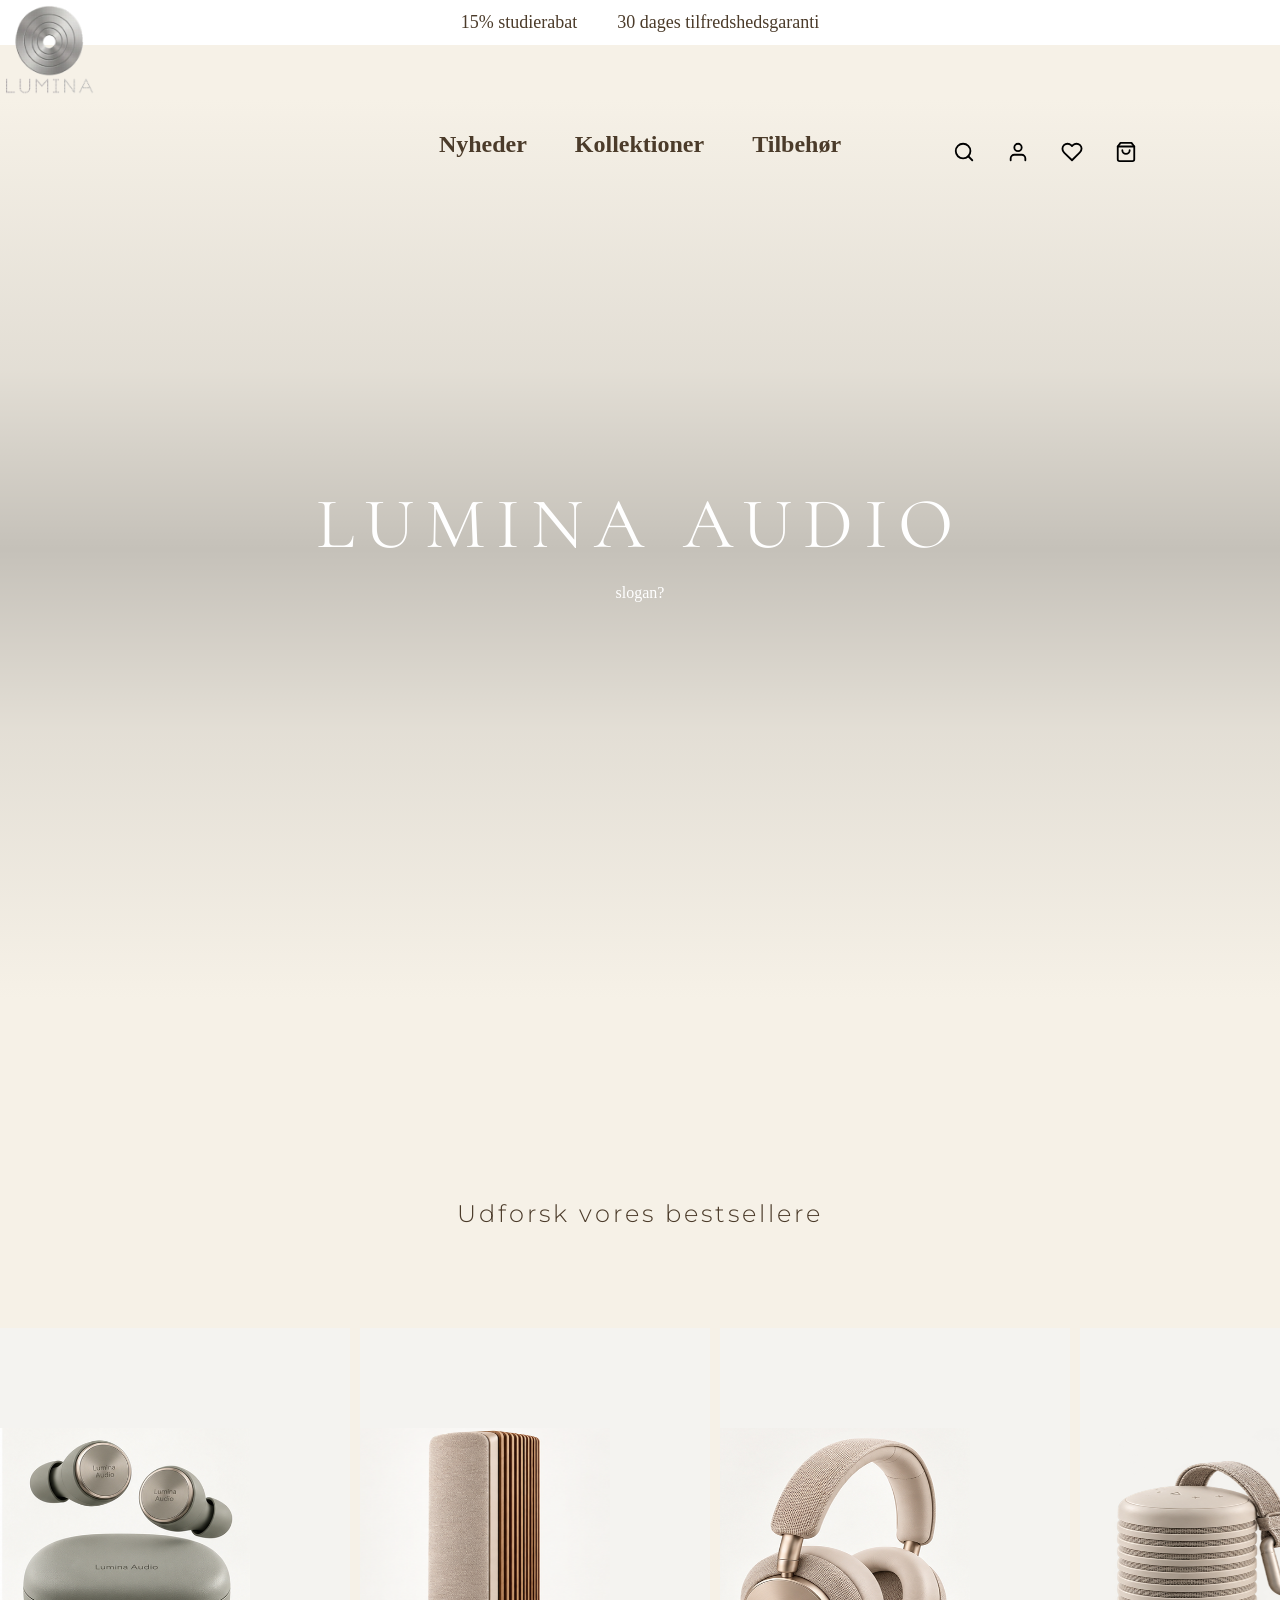
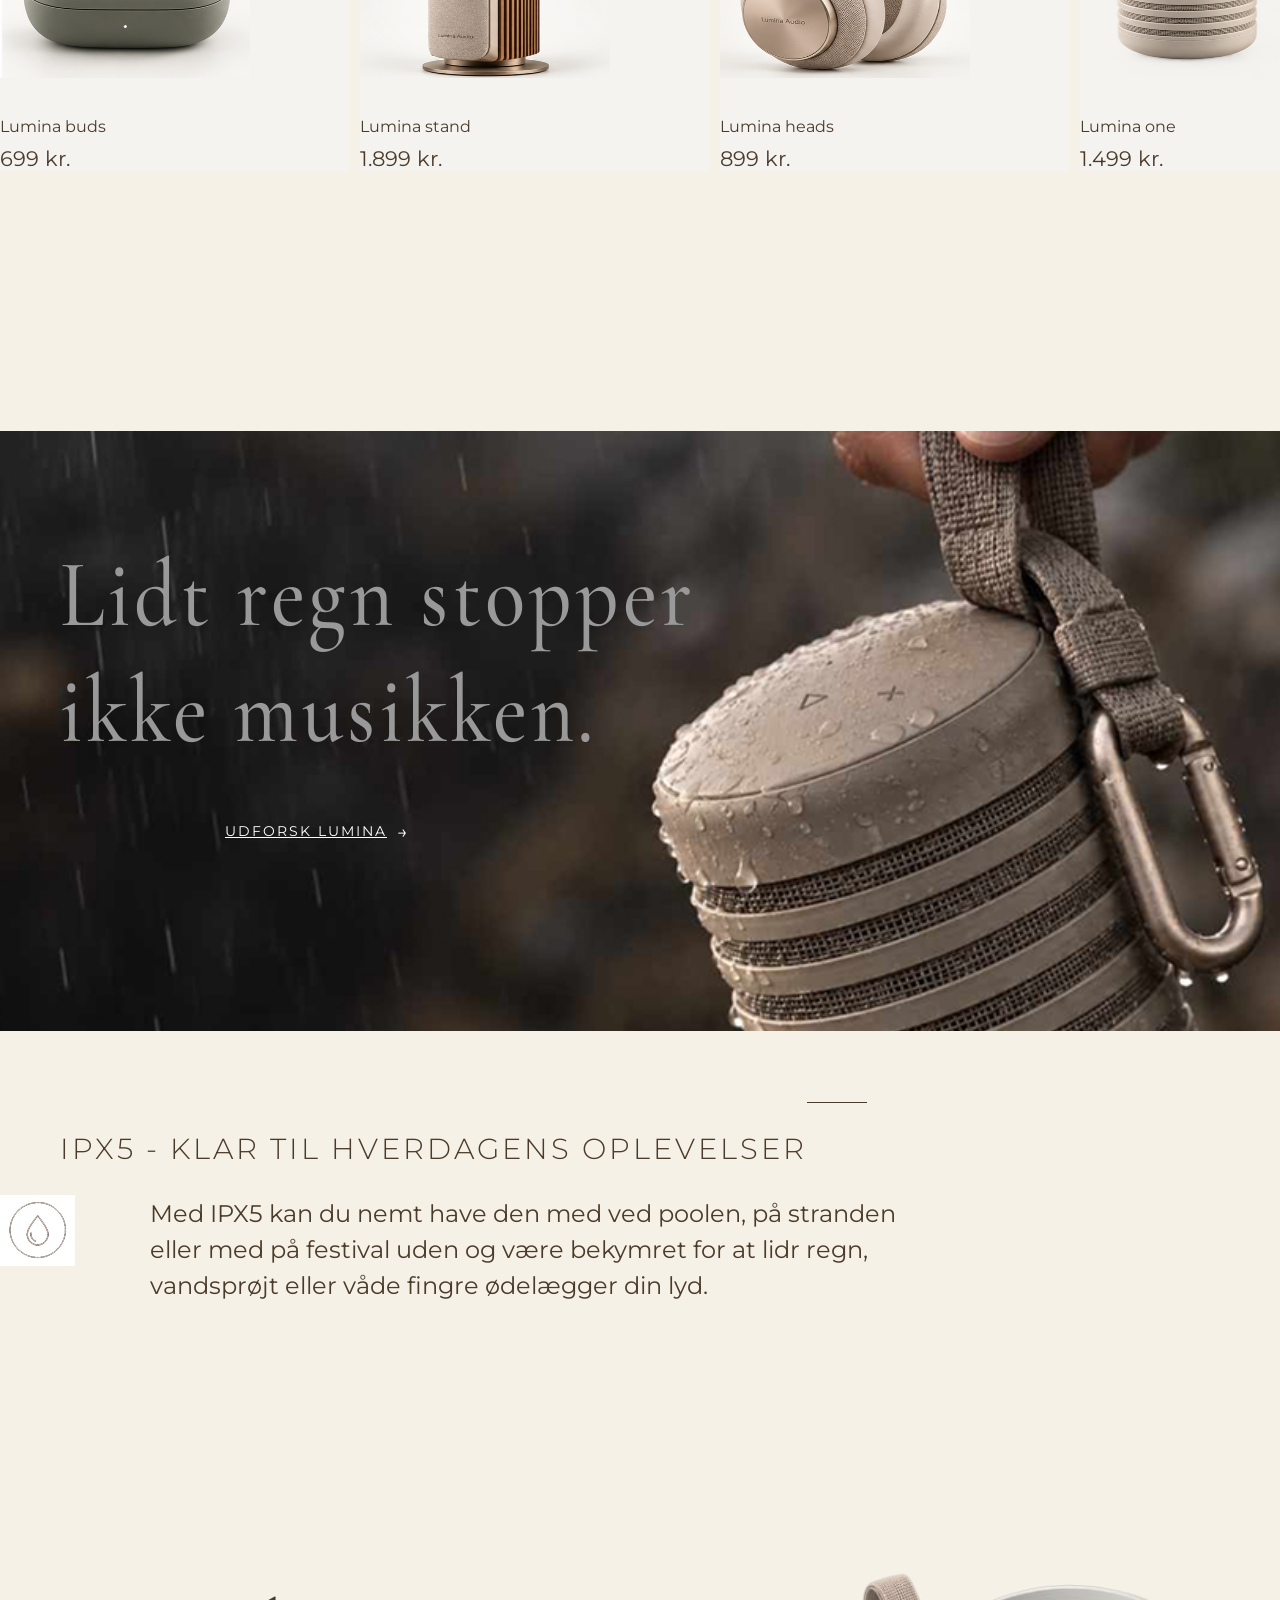
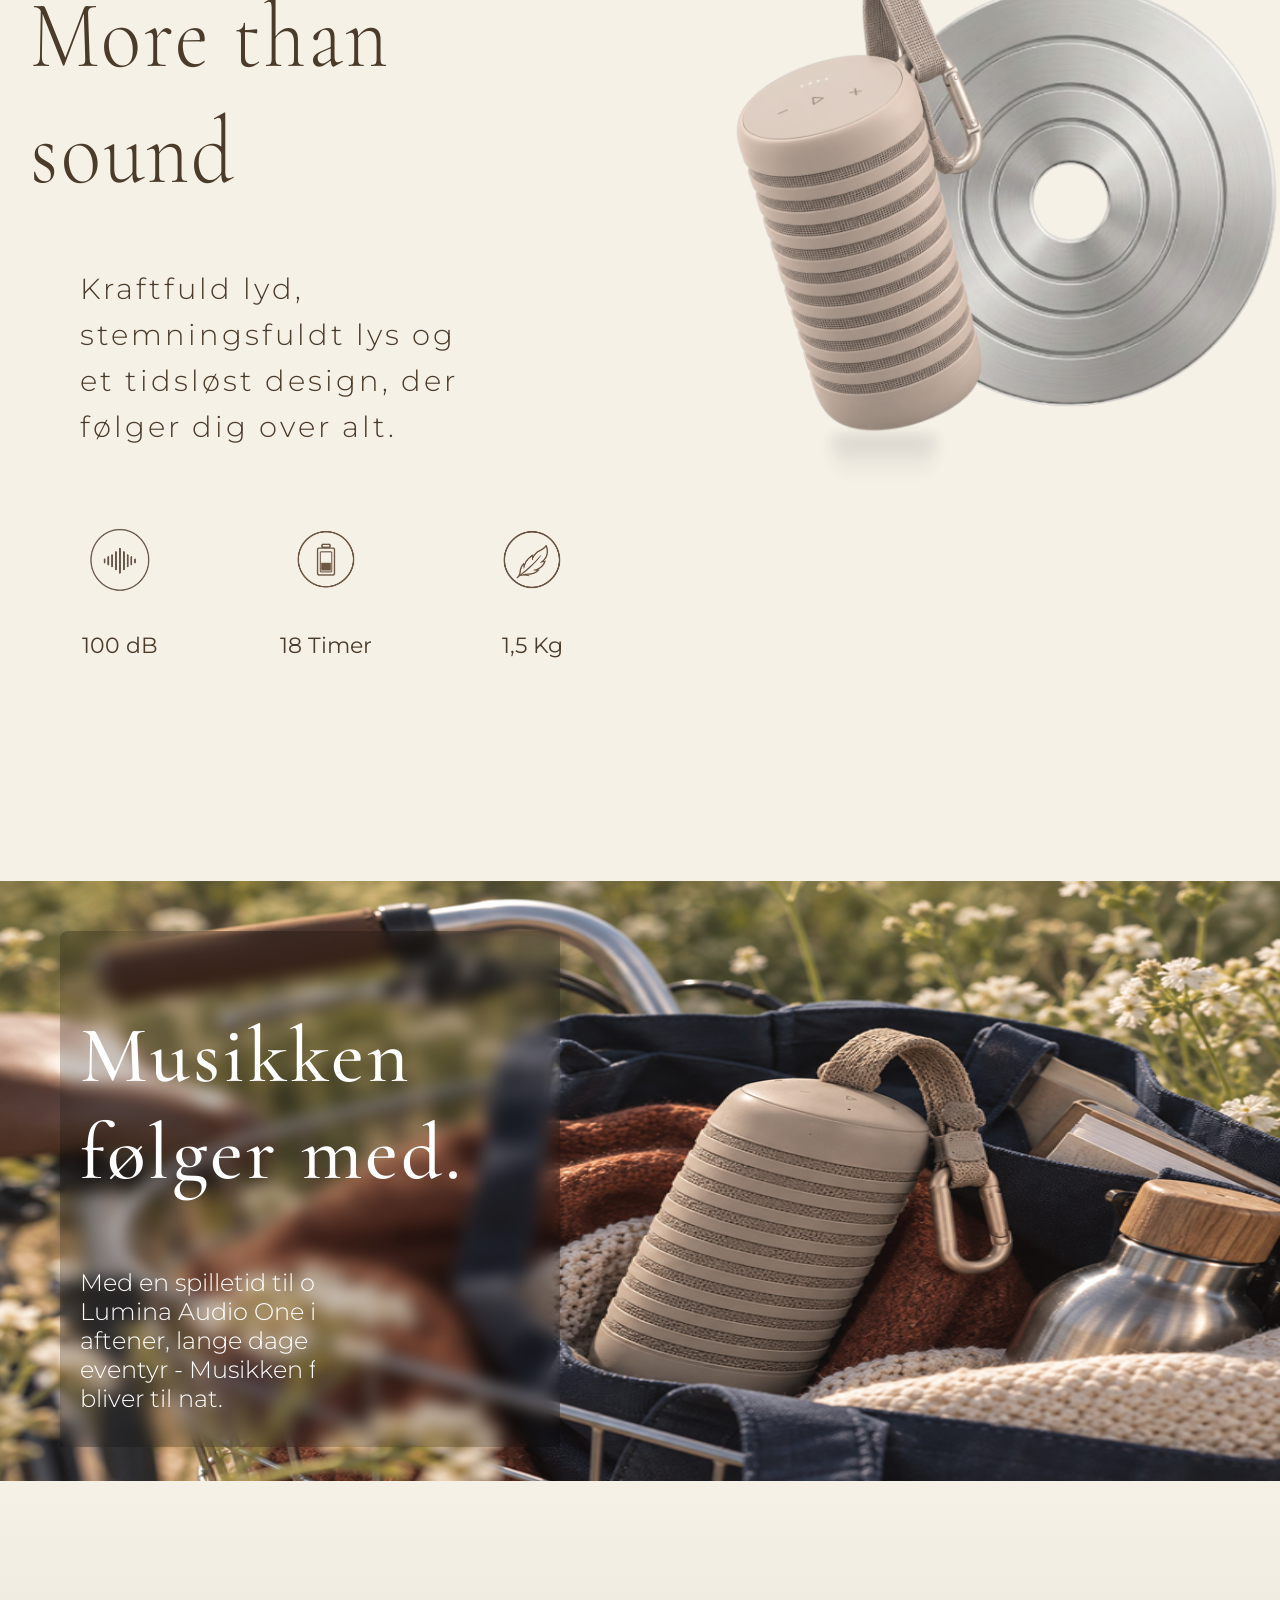
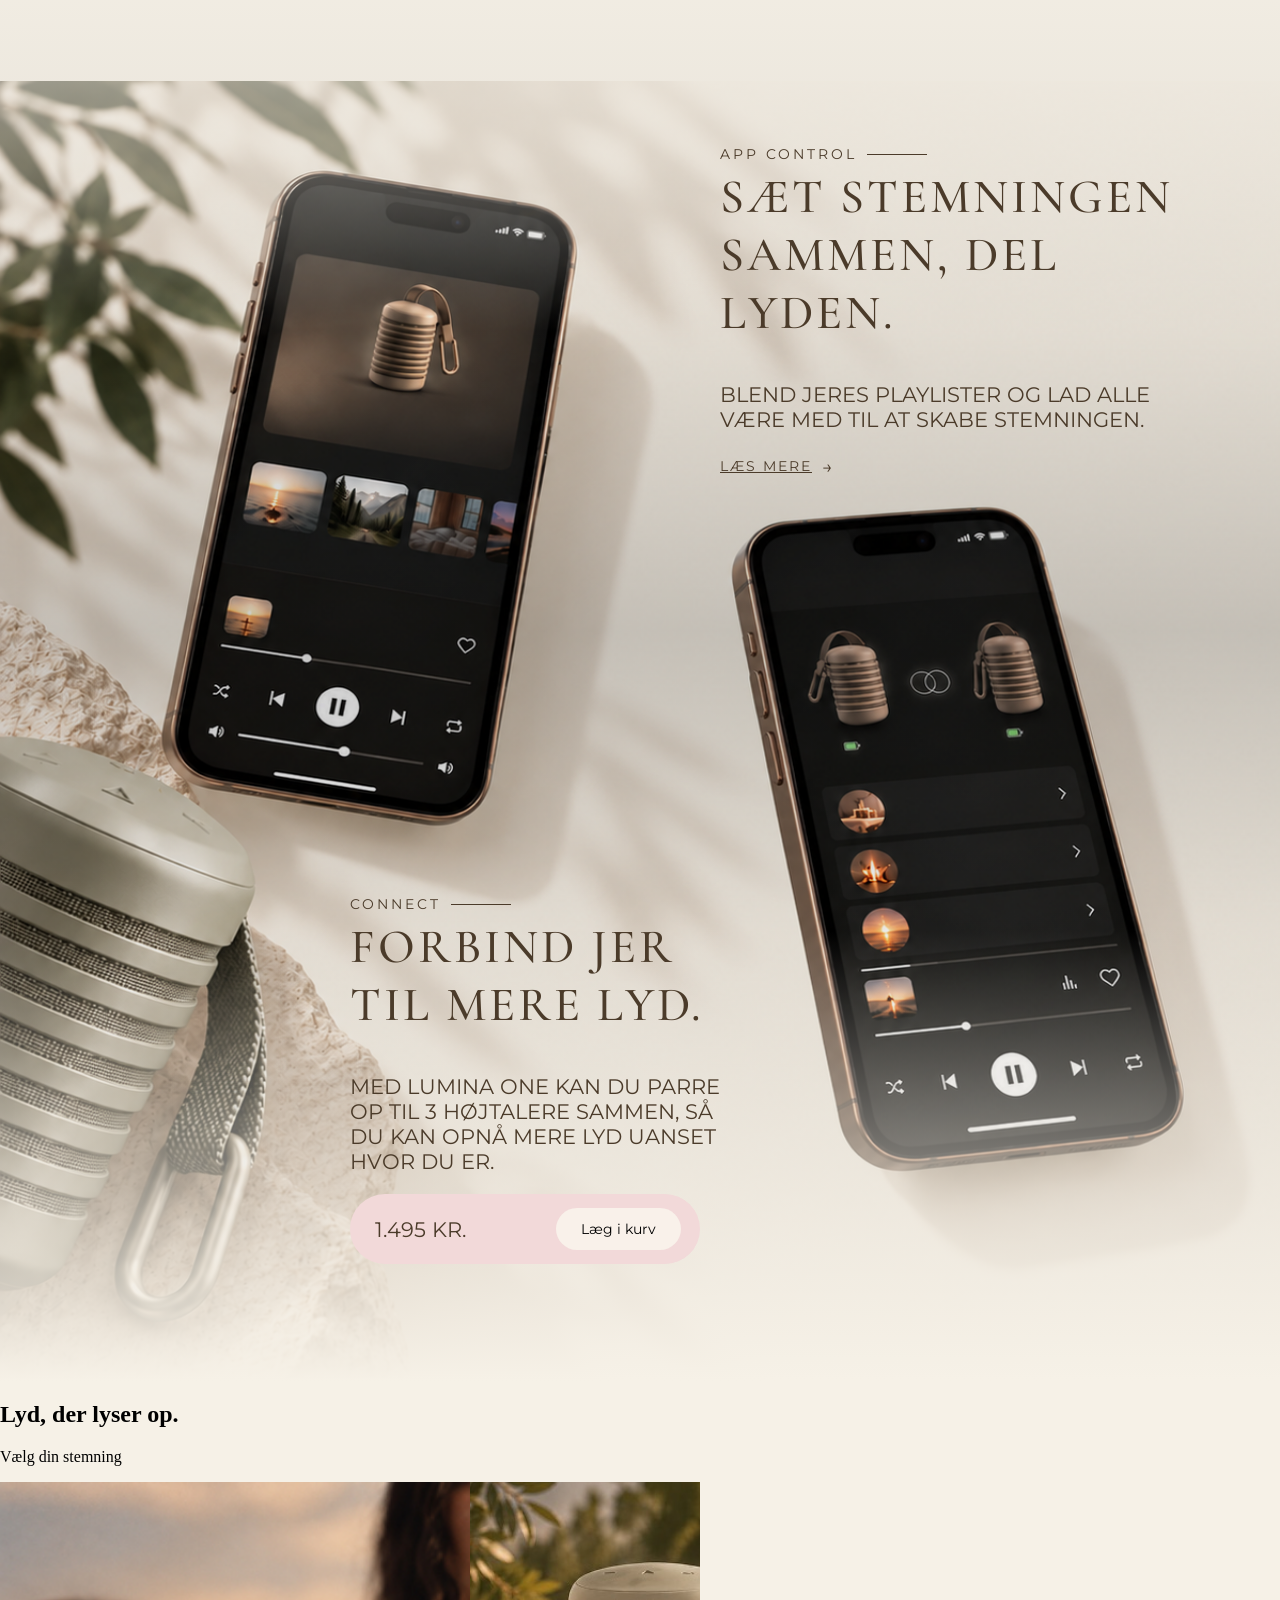
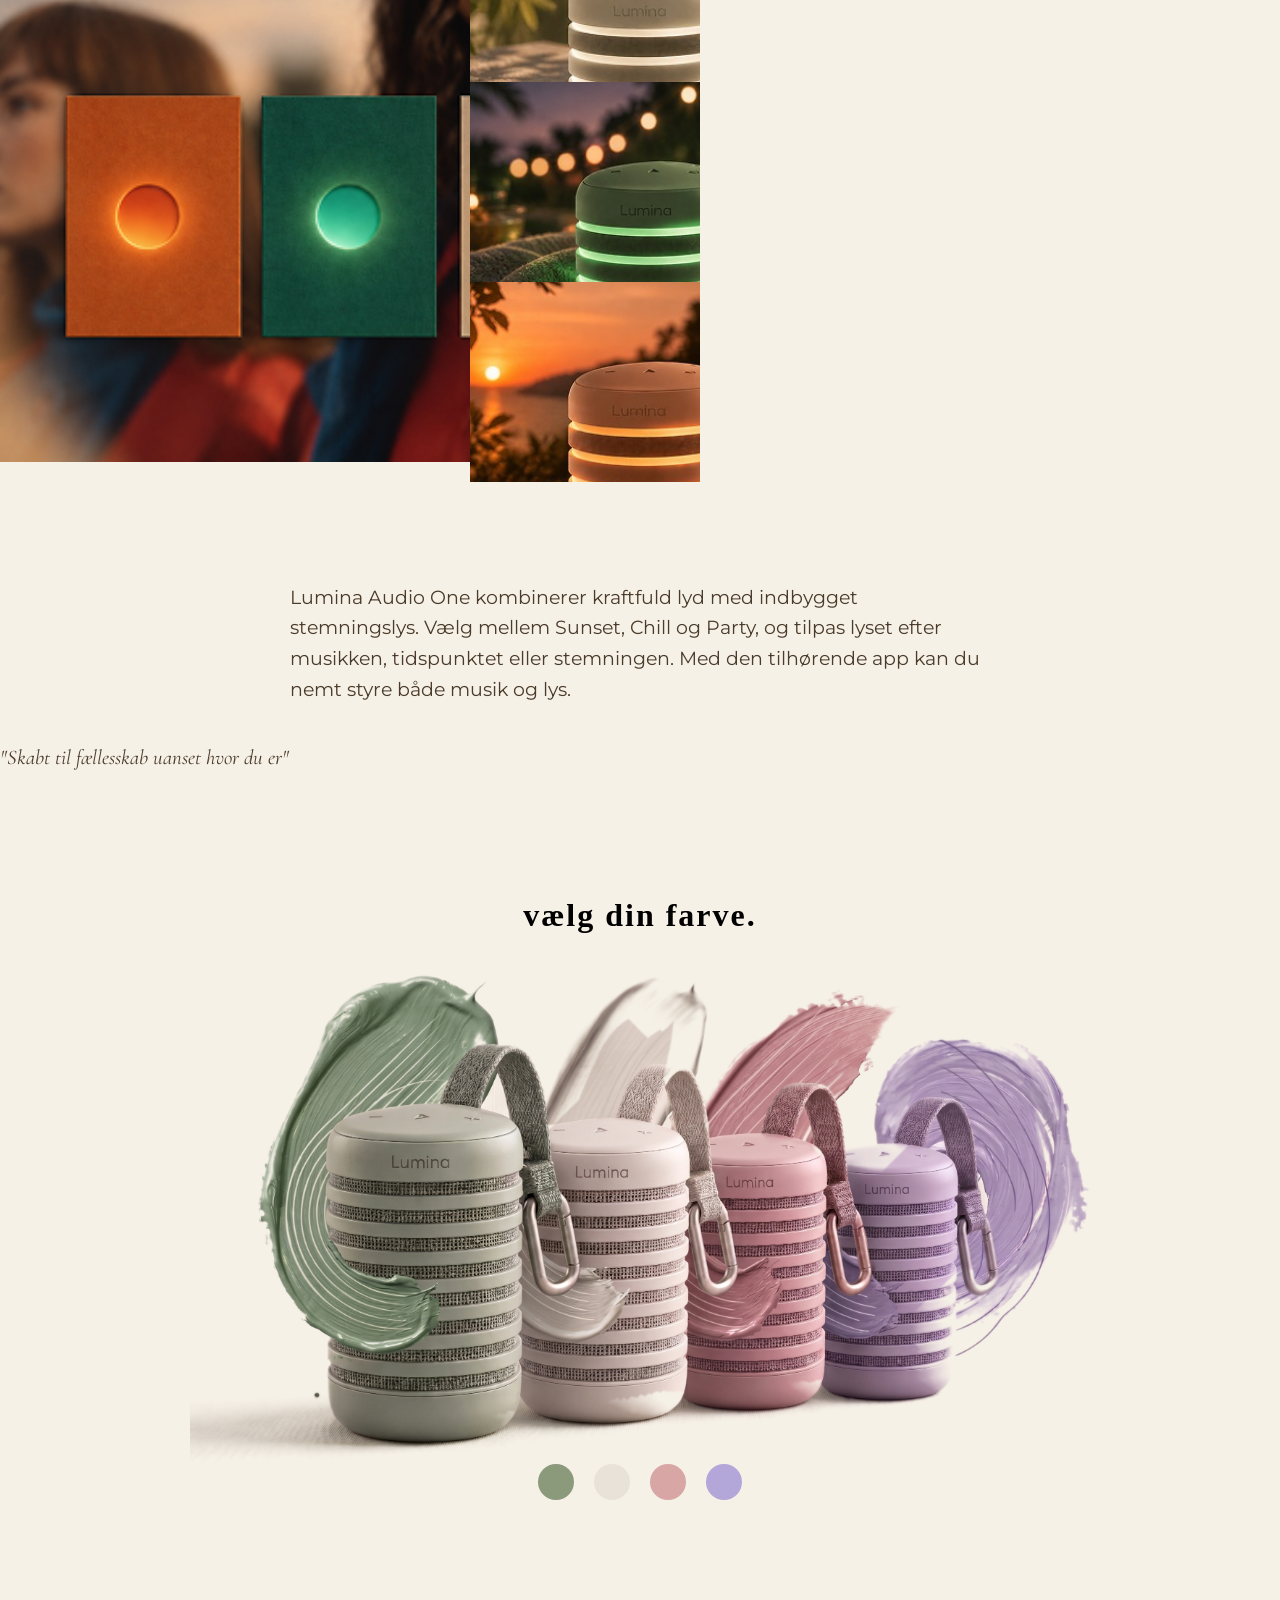
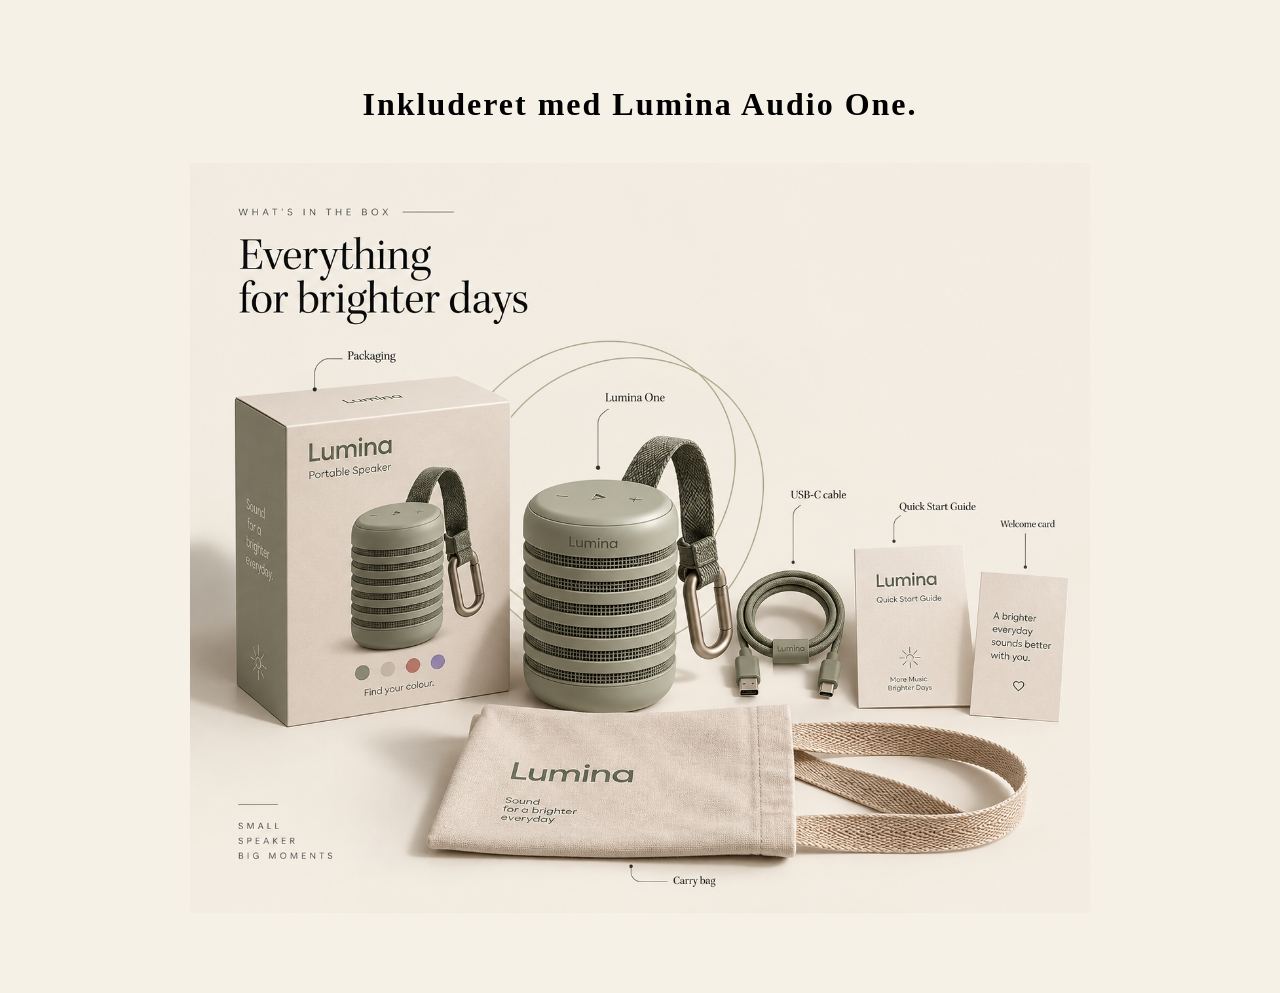
==== commit 6846e764: "17/9" ====
--- a/index.html
+++ b/index.html
@@ -6,8 +6,9 @@
     <title>Lumina Audio</title>
     <link rel="stylesheet" href="style.css">
     <link rel="preconnect" href="https://fonts.googleapis.com">
+<link rel="preconnect" href="https://fonts.googleapis.com">
 <link rel="preconnect" href="https://fonts.gstatic.com" crossorigin>
-<link href="https://fonts.googleapis.com/css2?family=Montserrat:ital,wght@0,100..900;1,100..900&display=swap" rel="stylesheet">
+<link href="https://fonts.googleapis.com/css2?family=Cormorant+Garamond:ital,wght@0,300..700;1,300..700&family=Montserrat:ital,wght@0,100..900;1,100..900&display=swap" rel="stylesheet">
 </head>
 
 
@@ -19,9 +20,8 @@
 <span> 30 dages tilfredshedsgaranti</span>
 </div>
 
-<div id="nav-placeholder"></div>
 <a href="#" class="logo">
-    <!--indsæt logo billede her-->
+    <img src="images/lumina-logo-hires-uden-baggrund.png" alt="logo billede">
 </a>
 
 <div class="hero">
@@ -79,7 +79,7 @@
     <div class="karousel-track">
         <a class="lille-boks" href="#produkt-1">
             <img src="images/earbuds.jpg" alt="Produkt 1" class="lille-boks-billede">
-            <span class="titel">Lumina</span>
+            <span class="titel">Lumina buds</span>
             <span class="pris">699 kr.</span>
         </a>
         <a class="lille-boks" href="#produkt-2">
@@ -142,6 +142,35 @@
 </div>
 </section>
 
+<section class="regn-stopper-ikke-sektion">
+    <div class="hovedskrift">
+    <h2 class="regn-stopper-ikke-titel">Lidt regn stopper ikke musikken.</h2>
+    </div>
+    <a href="#" class="udforsk">
+        <span class="udforsk-tekst">udforsk lumina</span>
+        <span class="pil">→</span>
+    </a>
+    <div class="regn-stopper-ikke">
+    <img src="images/regn-billede2.jpg" alt="Vandtæt højtaler" class="alle-billeder billede-1">
+    </div>
+    <div class="broedtekst">
+        <p>Med IPX5 kan du nemt have den med ved poolen, på stranden eller med på festival uden og være bekymret for at lidr regn, vandsprøjt eller våde fingre ødelægger din lyd.</p>
+    
+    </div>
+</section>
+
+<section>
+    <article class="regn-stopper-ikke-boks">
+        <div class="ipx5">
+        <p>IPX5 - Klar til hverdagens oplevelser</p>
+        <div class="linje"></div>
+        </div>
+        <div class="regndrabe-ikon">
+            <img src="images/vandraabe2.jpg" alt="beskrivelse af ikonets betydning" class="beskrivelse-ikon">
+        </div>
+    </article>
+</section>
+
 <section>
 <article class="stor-boks">
     <div class="tekst">
@@ -165,44 +194,110 @@
     </div>
 
     <!--indsæt billede af produkt-->
-    <img src="images/more-thsn-sound.jpg" alt="Billede af produkt" class="side-billede">
-    <img src="images/greas-billede.png" alt="billede af græs" class="graes-billede">
+    <img src="images/speaker-med-skygge.png" alt="Billede af produkt" class="side-billede">
 </article>
 </section>
 
-<section class="alle-steder-sektion">
-    <div class="hovedskrift">
-        <div class="everyday-tekst">
-        <p>designed for everyday life</p>
-        </div>
-    <h2 class="alle-steder-titel">Alle steder</h2>
-    </div>
-    <div class="broedtekst">
-        <p>Lyd, der følger med dig - fra rolige morgener hjemme til lange sommeraftener.</p>
-    </div>
-    <a href="#" class="udforsk">
-        <span class="udforsk-tekst">udforsk lumina</span>
-        <span class="pil">→</span>
-    </a>
-    <div class="alle-steder">
-    <img src="images/park.jpg" alt="Billede af folk i park" class="alle-billeder billede-1">
-    <img src="images/nybillede-yoga.jpg" alt="Yoga med produkt" class="alle-billeder billede-2">
-    </div>
-</section>
-
-<section>
-    <article class="allesteder-boks">
-        <div class="ipx5">
-        <p>IPX5 - Klar til hverdagens oplevelser</p>
-        <div class="linje"></div>
-        </div>
-        <div class="regn">
-        <h2>Lidt regn stopper ikke musikken.</h2>
-        </div>
-        <div class="beskrivelse">
-        <p>Med IPX5-beskyttelse er Lumina skabt til livet udenfor. Tag den med til stranden, poolen eller festivalen - lidt vand behøver ikke stoppe musikken.</p>
-        </div>
-    </article>
+
+<section>
+    <article class="musikken-foelger-med-boks">
+        <div class="musikken-overskrift">
+            <h2 class="musikken-foelger-med-titel">Musikken følger med.</h2>
+             <p>Med en spilletid til op mod 18 timer, er Lumina Audio One ideel til sene aftener, lange dage og spontane eventyr - Musikken følger dig når dage bliver til nat.</p>
+        </div>
+        <div class="musikken-foelger-med-sektion">
+            <img src="images/cykle 1.jpg" alt="billede af cykle" class="musikken-cykle">
+        </div>
+    </article>
+</section>
+
+<section>
+    <article class="stemningen-boks">
+        <div class="stemningen-overskrift">
+            <div class="stemningen-forbind-app">
+            <div class="connect-label-app">
+                <p>app control</p>
+                <div class="linje-app"></div>
+            </div>
+            </div>
+            <h2 class="stemningen-titel">Sæt stemningen sammen, del lyden.</h2>
+            <p>Blend jeres playlister og lad alle være med til at skabe stemningen.</p>
+            <a href="#" class="laes-mere">
+        <span class="laes-mere-tekst">læs mere</span>
+        <span class="pil-mere">→</span>
+            </a>        
+        </div>
+        <div class="stemningen-forbind">
+            <div class="connect-label">
+                <p>CONNECT</p>
+                <div class="linje"></div>
+            </div>
+            <h2 class="stemningen-forbind-titel">Forbind jer til mere lyd.</h2>
+            <p>Med Lumina One kan du parre op til 3 højtalere sammen, så du kan opnå mere lyd uanset hvor du er.</p>
+        <div class="pris-kurv-boks">
+            <p class="pris">1.495 kr.</p>
+            <button class="laeg-i-kurv">Læg i kurv</button>
+        </div>
+        </div>
+        <div class="stemning-billede-telefoner-sektion">
+            <img src="images/baggrundsbillede-telefoner.png" alt="baggrundsbillede" class="bagrundsbillede-telefoner">
+        </div>
+    </article>
+</section>
+
+<section>
+    <article class="lyd-der-lyser-op">
+        <div class="overskrift-lyd-der-lyser">
+            <h2 class="lyser-titel">Lyd, der lyser op.</h2>
+            <p>Vælg din stemning</p>
+        </div>
+        <div class="lys-billede-sektion">
+            <img src="images/lys farver 1.jpg" alt="farver af lys" class="lys-farver-billede">
+            <div class="tre-billeder-lys">
+                <img src="images/stemning-sunset.jpg" alt="lys i naturen" class="strimmel-billede">
+                <img src="images/stemning-party.jpg" alt="lys til fest" class="strimmel-billede">
+                <img src="images/stemning-chill.jpg" alt="lys ved solnedgang" class="strimmel-billede">
+            </div>
+        </div>
+        <p class="lys-broedtekst">Lumina Audio One kombinerer kraftfuld lyd med indbygget stemningslys. Vælg mellem Sunset, Chill og Party, og tilpas lyset efter musikken, tidspunktet eller stemningen. Med den tilhørende app kan du nemt styre både musik og lys.</p>
+        <p class="lys-citat">"Skabt til fællesskab uanset hvor du er"</p>
+    </article>
+</section>
+
+<section>
+    <article class="vaelg-din-farve">
+        <div class="overskrift-vaelg-farve">
+            <h2 class="vaelg-din-farve-titel">vælg din farve.</h2>
+        </div>
+        <div class="vaelg-din-farve-sektion">
+            <img src="images/hoejtalere-uden-baggrund.png" alt="billede af forskellige farver" class="vaelg-farve">
+            <div class="farve-hotspot farve-hotspot-groen" data-farve="groen"></div>
+      <div class="farve-hotspot farve-hotspot-creme" data-farve="creme"></div>
+      <div class="farve-hotspot farve-hotspot-pink" data-farve="pink"></div>
+      <div class="farve-hotspot farve-hotspot-lilla" data-farve="lilla"></div>
+    </div>
+
+    <div class="farve-prikker">
+      <button class="farve-prik farve-prik-groen" data-farve="groen" aria-label="Salvie grøn"></button>
+      <button class="farve-prik farve-prik-creme" data-farve="creme" aria-label="Creme"></button>
+      <button class="farve-prik farve-prik-pink" data-farve="pink" aria-label="Støvet rosa"></button>
+      <button class="farve-prik farve-prik-lilla" data-farve="lilla" aria-label="Lavendel"></button>
+        </div>
+    </article>
+</section>
+
+<section>
+    <article class="inkluderet">
+        <div class="overskrift-inkluderet">
+            <h2 class="inkluderet-titel">Inkluderet med Lumina Audio One.</h2>
+        </div>
+        <div class="inkluderet-sektion">
+            <img src="images/inkluderetto.png" alt="billede af inkluderet" class="inkluderet-billede">
+            
+        </div>
+    </article>
+</section>
+
 </section>
  <script src="script.js"></script>
 </body>
--- a/style.css
+++ b/style.css
@@ -1,5 +1,6 @@
 *{box-sizing: border-box;}
 
+/*Får siden til at scrolle smooth ned ved tryk af link*/
 html{
 scroll-behavior: smooth;
 }
@@ -15,7 +16,6 @@
     --cta:#d69496;
     --cta-soft:#ecc6c5;
     --shadow:0 1px 2px rgba(20, 18, 14, 0.05), 0 10px 26px -16px rgba(20, 18, 14, 0.24);
-
 }
 
 body{
@@ -23,6 +23,7 @@
 margin:0;
 }
 
+/*Er vores sektion med 15% studierabat+tilfredshedsgaranti*/
 .announcement-bar{
     background-color: white;
     text-align: center;
@@ -34,7 +35,12 @@
     color:var(--text-color)
     }
 
-
+.logo img{
+    width:100px;
+    height:auto;
+    margin-top:-40px;
+}
+/*vores navigationsbar*/
 nav{
     position:absolute;
     top: 2rem;
@@ -48,6 +54,7 @@
     column-gap: 7rem;
 }
 
+/*Styling af links inde i vores navigationsbar*/
 nav a{
     color:#4b3b2a;
     text-decoration: none;
@@ -58,6 +65,8 @@
     display: flex;
     
 }
+
+/*en container der kan være rundt om vores nav hvis vi vælger*/
 .nav-boks{
     position: relative;
     overflow: hidden;
@@ -70,6 +79,7 @@
     padding: 0.8rem 1.8rem;
 }
 
+/*de ikoner vi har i vores nav*/
 .nav-ikoner{
     /*margin-left:auto;*/
     display: flex;
@@ -79,11 +89,13 @@
     top:-3px;
 }
 
+/*række af vores tekst links*/
 .nav-links{
     display: flex;
     gap:3rem;
 }
 
+/*vores hero sektion*/
 .hero{
     position: relative;
     width: 100%;
@@ -92,6 +104,7 @@
 
 }
 
+/*vores video*/
 #hero-video{
     width: 100%;
     height: 100%;
@@ -99,7 +112,7 @@
     display:block;
 }
 
-
+/*Det her gør at der er blur rundt om videoen så den blender mere end i siden*/
 .hero::after{
     content:"";
     position: absolute;
@@ -114,6 +127,7 @@
     );
 }
 
+/*hovedskrift+slogan*/
 .hero-tekst{
 position: absolute;
 top: 50%;
@@ -124,6 +138,7 @@
 z-index:1;
 }
 
+/*hovedskrift*/
 .hero-tekst h1{
     font-family:'Cormorant Garamond', Georgia, serif;
     font-weight:400;
@@ -133,6 +148,70 @@
     white-space: nowrap;
 }
 
+/*ydre ramme om karrusellen*/
+.karousel{
+    width: 100%;
+    overflow: hidden;
+}
+
+/*hvert enkelt produktboks*/
+.lille-boks{
+    text-decoration: none;
+    color: var(--text-color);
+    font-family: 'Montserrat', sans-serif;
+    background-color: #F4F3F0;
+    width:350px;
+    border:none;
+    display:flex;
+    justify-content:center;
+    box-sizing:border-box;
+    gap:0.5px;
+    flex-direction: column;
+    gap: 0.6rem;
+    text-align: left;
+}
+
+/*selve overskriften*/
+.kollektioner-titel{
+    color:var(--text-color);
+    font-family: 'Montserrat', sans-serif;
+    font-size:1.5rem;
+    letter-spacing:3px;
+    text-align: center;                                                                                                                                                                                                                                                                                                                                                                                       
+    margin-top:200px;
+    font-weight:300;
+    margin-bottom:100px;
+}
+
+/*produktbillede ind i hver boks*/
+.lille-boks-billede{
+    height:250px;
+    width:250px;
+    margin-bottom:30px;
+    margin-top:100px;
+    align-items: center;
+}
+
+/*Båndet der glider, nederste linje gør at den kører den evige glide-effekt*/
+.karousel-track{
+    display: flex;
+    gap:10px;
+    width: max-content;
+    animation:glide 100s linear infinite;
+}
+
+/*pauser animationen når musen holdes hen over*/
+.karousel-track:hover{
+    animation-play-state: paused;
+}
+
+/*selve animationen, flytter banen fra sin startposition til halvvejs gennem sig selv*/
+@keyframes glide{
+    from { transform: translateX(0);}
+    to { transform: translateX(-50%);}
+}
+
+/*rammen omkring more than sound sektionen*/
 .stor-boks{
     box-sizing:border-box;
     display: flex;
@@ -144,6 +223,7 @@
     position: relative;
 }
 
+/*Vores tekst*/
 .tekst{
     flex: 1 1 400px;
     max-width: 500px;
@@ -154,10 +234,11 @@
     padding-top:300px;
 }
 
+/*vores hovedskrift*/
 .tekst h2{
      display: flex;
     margin-left:30px;
-    margin-top: 80px;
+    margin-top: 250px;
     color: var(--text-color);
     font-family: 'Cormorant Garamond', Georgia, Serif;
     font-size: 4rem;
@@ -168,35 +249,45 @@
     transform: scale(1.3,1.5);
     transform-origin:left;
     top:0px;
-
-
-}
-
-.tekst p{
-    font-size: 1.5rem;
+}
+
+/*vores brødtekst*/
+.tekst>p{
+    font-size: 1.8rem;
     line-height:1.6;
     color: var(--text-color);
     font-family: 'Montserrat', sans-serif;
     font-weight: 300;
     letter-spacing: 3px;
-    margin-left: 30px;;
-    
-}
-
+    margin-left: 80px;
+    margin-top:200px;
+}
+
+.stat p{
+    font-size:1.4rem;
+    color:var(--text-color);
+    font-family: 'Montserrat', sans-serif;
+    white-space:nowrap;
+}
+
+/*rækken der samler vores 3 stats*/
 .stats{
     display: flex;
     gap:2.5rem;
     margin-top:1rem;
 }
 
+/*hver eneste boks, med ikon og tekst, stabler det ovenpå hinanden*/
 .stat{
     display: flex;
     flex-direction: column;
     align-items: center;
     gap: 0.6rem;
     text-align: center;
-}
-
+    margin-left:80px;
+}
+
+/*selve ikon-billedet inde i hver stat, sat til en fast størrelse*/
 .stat-icon{
     width: 80px;
     height: 80px;
@@ -206,34 +297,25 @@
     font-size:1.3rem;
 }
 
+/*vores billede med højtaleren og disken*/
 .side-billede{
     flex:1 1 400px;
-    width: 450px;
+    width: 550px;
     height:auto;
-    max-height: 800px;
+    max-height: 900px;
     object-fit: cover;
     border-radius: 20px;
-    top: 60px;
-    right: 50px;
+    top: 200px;
+    right: 0px;
     opacity: 85%;
     position: absolute;
-}
-
-.graes-billede{
-    flex:1 1 400px;
-    max-width: 150px;
-    max-height: 350px;
-    object-fit: cover;
-    top: 300px;
-    right:390px;
-    height:250px;
-    position: absolute;
-    border-radius: 20px;
-    opacity: 90%;
-}
+    shad
+}
+
+/*More than sound*/
 .hovedskrift{
-     display: flex;
-    margin-left: 30px;
+    display:flex;
+    margin-left: 80px;
     margin-top: 200px;
     margin-bottom: 600px;
     position: relative;
@@ -241,55 +323,341 @@
     
 }
 
-.everyday-tekst{
-    font-family: 'Montserrat', sans-serif;
-    font-weight: 300;
-    text-transform: uppercase;
-    color: var(--text-color);
+/*titel*/
+.regn-stopper-ikke-titel{
+    font-family: 'Cormorant Garamond', Georgia, Serif;
+    font-size: 4rem;
     letter-spacing: 3px;
-    margin-left: 30px;;
-    position: absolute;
-}
-.alle-steder-titel{
-    font-family: 'Cormorant Garamond', Georgia, Serif;
-    font-size: 5rem;
-    letter-spacing: 3px;
-    left:30px;
-    color: var(--text-color);
+    left:-20px;
+    color: #999999;
     position: absolute;
     transform: scale(1.3,1.5);
-    font-weight: 300;
+    font-weight:500;
     transform-origin:left;
-}
-
-.broedtekst{
-    font-family: 'Montserrat', sans-serif;
-    color:var(--text-color);
-    font-size: 1.5rem;
-    position: absolute;
-    top: 400px;
-    left:60px;
-    max-width: 500px;
-    z-index: 1;
-}
-
-.alle-steder{
+    width:500px;
+    top:150px;
+    z-index:2;
+}
+
+
+/*wrappen omkring billedet i sektionen*/
+.regn-stopper-ikke{
     display: flex;
     gap: 60px;
     margin-top: 100px;
     justify-content: center;
 }
 
-.alle-steder-sektion{
+/*Selve sektionens ydre ramme*/
+.regn-stopper-ikke-sektion{
     position: relative;
     min-height: 800px;
     padding-top: 1px;
 }
 
+/*udforsk lumina linket*/
 .udforsk{
     position:absolute;
-    top:550px;
+    top:650px;
+    left:225px;
+    display:flex;
+    z-index:1;
+    align-items: center;
+    gap:10px;
+    text-decoration: none;
+    color:white;
+    font-family:'Montserrat', sans-serif;
+    font-size:0.9rem;
+    letter-spacing:2px;
+    text-transform:uppercase;
+}
+
+/*teksten*/
+.udforsk-tekst{
+    text-decoration: underline;
+}
+
+/*pilen der er ved teksten*/
+.pil{
+    font-size: 1.1rem;
+}
+
+/*styling for alle billeder*/
+.alle-billeder{
+    margin-top:-90px;
+    max-width: 100%;
+    height: auto;
+    object-fit: cover;
+    max-height: 600px;
+    flex: 1 1 400px;
+    margin-bottom: 100px;
+}
+
+/*styling for kun billede 1- regn billedet*/
+.billede-1{
+top: 350px;
+position: absolute;
+height:100%;
+width:100%;
+}
+
+/*styrer afstanden under ipx5 boksen*/
+.regn-stopper-ikke-boks{
+    margin-bottom: 100px;
+}
+
+/*ipx5 teksten*/
+.ipx5{
+    display: flex;
+    margin-left:60px;
+    font-size: 1.8rem;
+    font-weight:300;
+    margin-top:-70px;
+    letter-spacing:3px;
+    font-family:'Montserrat',sans-Serif;
+    color:var(--text-color);
+    text-transform:uppercase;
+}
+
+/*ipx5 tekst*/
+.broedtekst{
+    font-family: 'Montserrat', sans-serif;
+    color:var(--text-color);
+    font-size: 1.5rem;
+    position: absolute;
+    top: 1000;
+    left:150px;
+    line-height: 1.5;
+    bottom: 300;
+    max-width: 800px;
+}
+
+/*ikon og beskrivelse i regn-sektionen*/
+.regndrabe-ikon{
+    display:flex;
+    align-items:flex-start;
+    gap:1rem;
+}
+
+.beskrivelse-{
+    width:40px;
+    height:40px;
+}
+
+/*"musikken følger med"-boksen: gør billedsektionen til et positioneringsanker*/
+.musikken-foelger-med-boks{
+    position: relative;
+
+}
+
+/*titlen i "musikken følger med"*/
+.musikken-foelger-med-titel{
+    font-family:'Cormorant Garamond', Georgia, Serif;
+    font-size:5rem;
+    letter-spacing: 3px;
+    color:white;
+    font-weight: 500;
+}
+
+/*brødteksten i "musikken følger med"*/
+.musikken-overskrift p{
+    font-family: 'Montserrat', sans-serif;
+    color: white;
+    font-size: 1.5rem;
+    font-weight: 300;
+    margin-top:15px;
+}
+
+/*den blurrede tekstboks der ligger ovenpå cykel-billedet*/
+.musikken-overskrift{
+    position: absolute;
+    top:250px;
     left:60px;
+    width:500px;
+    z-index:2;
+    background:rgba(0,0,0,0.2);
+    backdrop-filter: blur(8px);
+    -webkit-backdrop-filter:blur(8px);
+    padding:10px 20px;
+    border-radius:8px;
+}
+
+/*billedsektionen - sætter højden så cykel-billedet (som er absolute) har plads*/
+.musikken-foelger-med-sektion{
+    position:relative;
+    min-height: 800px;
+    padding-top:1px;
+}
+
+/*selve cykel-billedet*/
+.musikken-cykle{
+    top:200px;
+    position: absolute;
+    height:600px;
+    width:100%;
+    bottom:200px;
+}
+
+/*"stemningen"-boksen: positioneringsanker for hele sektionen*/
+.stemningen-boks{
+    position:relative;
+}
+
+/*overskrift-blokken (eyebrow-tekst) ovenpå telefon-billedet*/
+.stemningen-overskrift{
+    position: absolute;
+    top:250px;
+    right:60px;
+    width:500px;
+    z-index:2;
+    text-transform: uppercase;
+    color: var(--text-color);
+    font-size:1.3rem;
+    font-family: 'Montserrat', sans-serif;
+}
+
+/*titlen i stemningen-overskrift*/
+.stemningen-titel{
+    font-family: 'Cormorant Garamond', Georgia, Serif;
+    font-size:3rem;
+    letter-spacing:3px;
+    color:var(--text-color);
+    font-weight: 500;
+    margin-top:-10px;
+}
+
+/*"CONNECT"-boksen med pris og læg-i-kurv*/
+.stemningen-forbind{
+    position: absolute;
+    top:1000px;
+    left:350px;
+    width:400px;
+    z-index:2;
+    font-size:1.3rem;;
+    text-transform:uppercase;
+    color: var(--text-color);
+    font-family: 'Montserrat', sans-serif;
+}
+
+/*titlen i CONNECT-boksen*/
+.stemningen-forbind-titel{
+    font-family:'Cormorant Garamond', Georgia, Serif;
+    font-size:3rem;
+    letter-spacing:3px;
+    color:var(--text-color);
+    font-weight:500;
+    margin-top:-10px;
+}
+
+/*gradient-fade øverst/nederst på telefon-billedet, så det glider ind i baggrunden*/
+.stemning-billede-telefoner-sektion::after{
+    content: "";
+    position: absolute;
+    top: 0;
+    left: 0;
+    width: 100%;
+    height: 100%;
+    pointer-events: none;
+    background: linear-gradient(
+        to bottom,
+        var(--background) 0%,
+        rgba(0,0,0,0.08) 30%,
+        rgba(0,0,0,0.2) 50%,
+        rgba(0,0,0,0.08) 70%,
+        var(--background) 100%
+    );
+}
+
+/*gradient-fade øverst/nederst på telefon-billedet, så det glider ind i baggrunden*/
+.stemning-billede-telefoner-sektion{
+    position: relative;
+    min-height: 1500px;
+    padding-top: 1px;
+}
+
+/*selve telefon-billedet*/
+.bagrundsbillede-telefoner{
+    top:200px;
+    position: absolute;
+    height: 1300px;
+    width: 100%;
+    left:0;
+}
+
+/*den lille streg under "CONNECT" (regn/stemning-varianten)*/
+.linje{
+    width:60px;
+    height:1px;
+    background-color:var(--text-color);
+}
+
+/*"CONNECT"-label med streg foran*/
+.connect-label{
+    display:flex;
+    align-items: center;
+    gap: 10px;
+    font-size: 0.9rem;
+    letter-spacing:3px;
+    font-family: 'Montserrat', sans-serif;
+    color:var(--text-color);
+    text-transform: uppercase;
+}
+
+/*samme streg, men til "APP CONTROL"-labelen*/
+.linje-app{
+    width:60px;
+    height:1px;
+    background-color: var(--text-color);
+}
+
+/*"APP CONTROL"-label med streg foran*/
+.connect-label-app{
+     display:flex;
+    align-items: center;
+    gap: 10px;
+    font-size: 0.9rem;
+    letter-spacing:3px;
+    font-family: 'Montserrat', sans-serif;
+    color:var(--text-color);
+    text-transform: uppercase;
+
+}
+
+/*boksen med pris og "læg i kurv"-knap*/
+.pris-kurv-boks{
+    display: flex;
+    align-items: center;
+    justify-content: flex-start;
+    background-color: #f2d9d9;
+    gap:90px;
+    border-radius: 50px;
+    padding: 10px 10px 10px 25px;
+    width: 350px;
+    height:70px;
+    margin-top: 20px;
+}
+
+/*selve prisen*/
+.pris{
+    font-size: 1.3rem;
+    color: var(--text-color);
+}
+
+/*"læg i kurv"-knappen*/
+.laeg-i-kurv{
+    background-color: #f9f1ea;
+    border: none;
+    border-radius: 50px;
+    padding: 12px 25px;
+    font-family: 'Montserrat', sans-serif;
+    font-size: 0.9rem;
+    cursor: pointer;
+}
+
+/*"læs mere"-linket i regn-sektionen*/
+.laes-mere{
+    position:absolute;
+    top:325px;
     display:flex;
     z-index:1;
     align-items: center;
@@ -302,134 +670,190 @@
     text-transform:uppercase;
 }
 
-.udforsk-tekst{
+/*teksten*/
+.laes-mere-tekst{
     text-decoration: underline;
 }
 
-.pil{
+/*pilen der er ved teksten*/
+.pil-mere{
     font-size: 1.1rem;
 }
-.alle-billeder{
-    margin-top:-90px;
-    max-width: 600px;
+
+/*hovedbilledet i "Lyd, der lyser op" - beholder de rigtige proportioner*/
+.lys-billede-sektion{
+    position: relative;
+    width: 700px;
+    margin: 0 ;
+}
+
+.lys-farver-billede{
+    width: 100%;
+    height: 580px;
+    object-fit: cover;
+    display: block;
+    object-position: center top;
+}
+
+/*SUNSET/PARTY/CHILL-teksterne under kortene på hovedbilledet*/
+.stemning-labels{
+    position:absolute;
+    bottom: 40px;
+    left: 100px;
+    display: flex;
+    gap: 100px;
+    z-index:1;
+}
+.kort-label{
+    font-family: 'Montserrat', sans-serif;
+    font-size: 0.9rem;
+    letter-spacing: 2px;
+    text-transform: uppercase;
+}
+
+
+
+/*den lodrette billed-strimmel til højre*/
+.tre-billeder-lys{
+    position: absolute;
+    top: 0;
+    right: 0;
+    display: flex;
+    flex-direction: column;
+    z-index: 2;
+}
+
+.strimmel-billede{
+    width: 230px;
+    height: 200px;
+    object-fit: cover;
+}
+
+/*tekst under billederne*/
+.lys-broedtekst{
+    max-width: 700px;
+    margin: 120px auto 40px;
+    font-family: 'Montserrat', sans-serif;
+    font-size: 1.2rem;
+    line-height: 1.6;
+    color: var(--text-color);
+}
+
+/*det kursive citat nederst i "Lyd, der lyser op"*/
+.lys-citat{
+    font-family: 'Cormorant Garamond', Georgia, Serif;
+    font-style: italic;
+    font-size: 1.3rem;
+    color: var(--text-color);
+    margin-top: 30px;
+}
+
+/*"vælg din farve"-sektionen: titel + billede*/
+.vaelg-din-farve{
+    text-align: center;
+    padding: 80px 20px;
+}
+
+
+.overskrift-vaelg-farve{
+    margin-bottom: 40px;
+}
+
+.vaelg-din-farve-titel{
+    font-size: 2rem;
+    letter-spacing: 2px;
+}
+
+.vaelg-din-farve-sektion{
+    max-width: 900px;
+    margin: 0 auto;
+}
+
+.vaelg-farve{
+    width: 100%;
     height: auto;
-    object-fit: cover;
-    max-height: 600px;
-    flex: 1 1 400px;
-    margin-bottom: 100px;
-}
-
-.billede-1{
-top: 700px;
-position: absolute;
-left: 30px;
-height:400px ;
-border-radius: 20px;
-}
-
-.billede-2{
-height: 500px;
-top:500px;
-position: absolute;
-right: 50px;
-width: 400px;
-border-radius: 20px;
-
-}
-.allesteder-boks{
-    margin-bottom: 100px;
-}
-
-.ipx5{
-    display: flex;
-    margin-left:80px;
-    font-size: 1.1rem;
-    font-weight:300;
-    margin-top:30px;
-    letter-spacing:3px;
-    font-family:'Montserrat',sans-Serif;
-    color:var(--text-color);
-    text-transform:uppercase;
-}
-
-.regn{
-    display: flex;
-    margin-left: 80px;
-    margin-top: -20px;
-    color: var(--text-color);
-    font-family: 'Cormorant Garamond', Georgia, Serif;
-    font-size: 1.8rem;
-    width: 400px;
-    font-weight:300;
-    letter-spacing: 1.8px;
-    position: absolute;
-    transform: scale(1.3,1.5);
-    transform-origin:left;
-}
-
-.regn h2{
-    font-weight:400;
-}
-.beskrivelse{
-    display:flex;
-    margin-left: 80px;
-    font-size: 1.6rem;
-    margin-top:150px;
-    max-width: 700px;
-    color: var(--text-color);
-    font-family: 'Montserrat', sans-serif;
-
-}
-
-.karousel{
+    display: block;
+}
+
+
+.vaelg-farve-titel{
+    font-size: 2rem;
+    letter-spacing: 2px;
+    margin-bottom: 40px;
+}
+
+
+.farve-billede{
     width: 100%;
-    padding: 300px 0;
-    overflow: hidden;
-}
-
-.lille-boks{
-    text-decoration: none;
-    color: var(--text-color);
-    font-family: 'Montserrat', sans-serif;
-    background-color: #F4F3F0;
-    width:350px;
-    border:none;
-    height:500px;
-    display:flex;
-    justify-content:center;
-    box-sizing:border-box;
-    gap:1px;
-    flex-direction: column;
-    gap: 0.6rem;
-    text-align: left;
-}
-
-.kollektioner-titel{
-    color:var(--text-color);
-    font-family: 'Montserrat', sans-serif;
-    font-size:2rem;
-    letter-spacing:3px;
-    text-align: center;                                                                                                                                                                                                                                                                                                                                                                                       
-    margin-top:300px;
-}
-.lille-boks-billede{
-    height:400px;
-    width:350px;
-    margin-bottom:80px;
-    margin-top:100px;
-}
-.karousel-track{
-    display: flex;
-    gap:32px;
-    width: max-content;
-    animation:glide 100s linear infinite;
-}
-
-.karousel-track:hover{
-    animation-play-state: paused;
-}
-
-@keyframes glide{
-    from { transform: translateX(0);}
-    to { transform: translateX(-50%);}
+    height: auto;
+    display: block;
+}
+
+
+/* startpositioner - skal justeres så de rammer hver højtaler på dit billede */
+.farve-hotspot-groen{ top: 20%; left: 2%;  width: 26%; height: 65%; }
+.farve-hotspot-creme{ top: 20%; left: 26%; width: 26%; height: 65%; }
+.farve-hotspot-pink{  top: 20%; left: 50%; width: 26%; height: 65%; }
+.farve-hotspot-lilla{ top: 20%; left: 74%; width: 26%; height: 65%; }
+
+.farve-hotspot.aktiv{
+    filter: grayscale(0%) brightness(1);
+    box-shadow: 0 0 60px 20px currentColor;
+}
+
+.farve-hotspot-groen.aktiv{ color: #8a9a7b; }
+.farve-hotspot-creme.aktiv{ color: #e8e2d8; }
+.farve-hotspot-pink.aktiv{ color: #d9a6a6; }
+.farve-hotspot-lilla.aktiv{ color: #b3a6d9; }
+
+.farve-prikker{
+    display: flex;
+    justify-content: center;
+    gap: 20px;
+}
+
+.farve-prik{
+    width: 36px;
+    height: 36px;
+    border-radius: 50%;
+    border: 2px solid transparent;
+    cursor: pointer;
+    padding: 0;
+    transition: border-color 0.3s ease, transform 0.2s ease;
+}
+
+.farve-prik-groen{ background-color: #8a9a7b; }
+.farve-prik-creme{ background-color: #e8e2d8; }
+.farve-prik-pink{  background-color: #d9a6a6; }
+.farve-prik-lilla{ background-color: #b3a6d9; }
+
+.farve-prik.aktiv{
+    border-color: #333;
+    transform: scale(1.15);
+}
+
+/*"inkluderet med Lumina Audio One"-sektionen: titel + billede*/
+.inkluderet{
+    text-align: center;
+    padding: 80px 20px;
+}
+
+.overskrift-inkluderet{
+    margin-bottom: 40px;
+}
+
+.inkluderet-titel{
+    font-size: 2rem;
+    letter-spacing: 2px;
+}
+
+.inkluderet-sektion{
+    max-width: 900px;
+    margin: 0 auto;
+}
+
+.inkluderet-billede{
+    width: 100%;
+    height: auto;
+    display: block;
 }
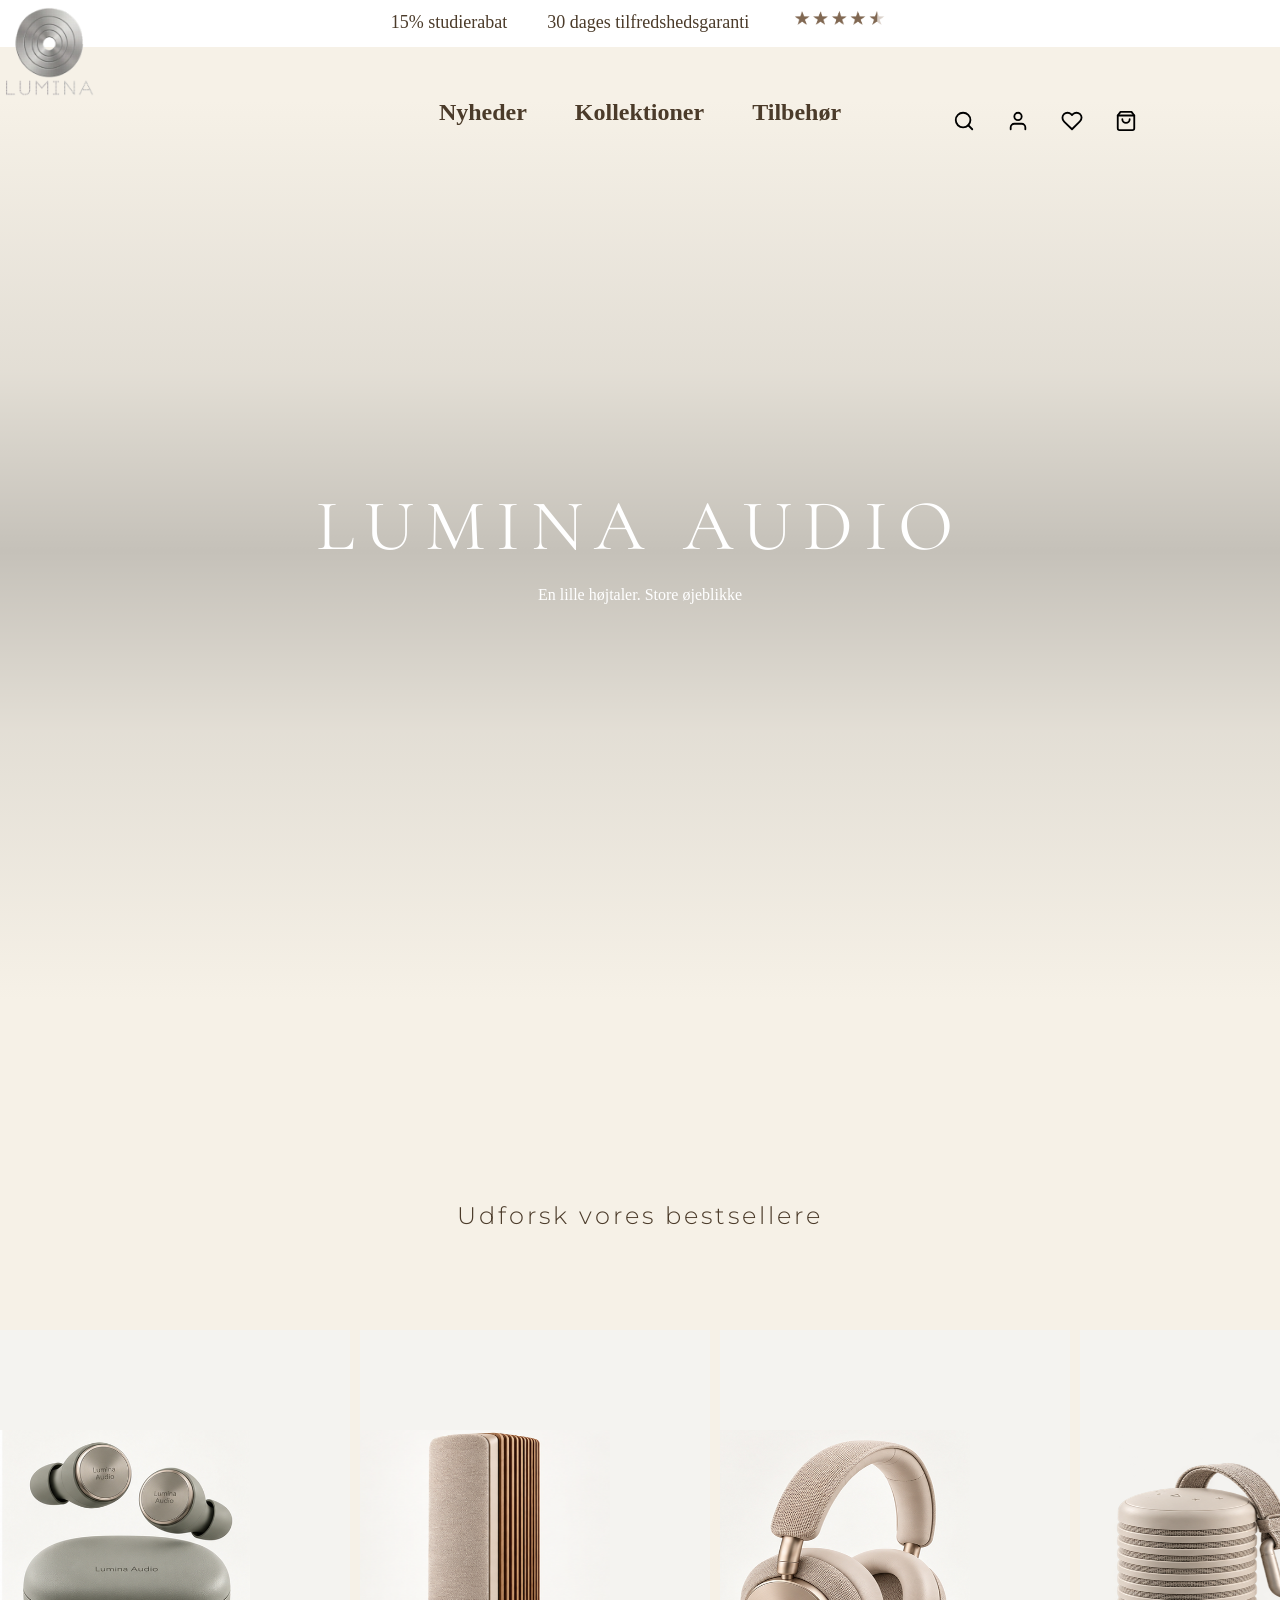
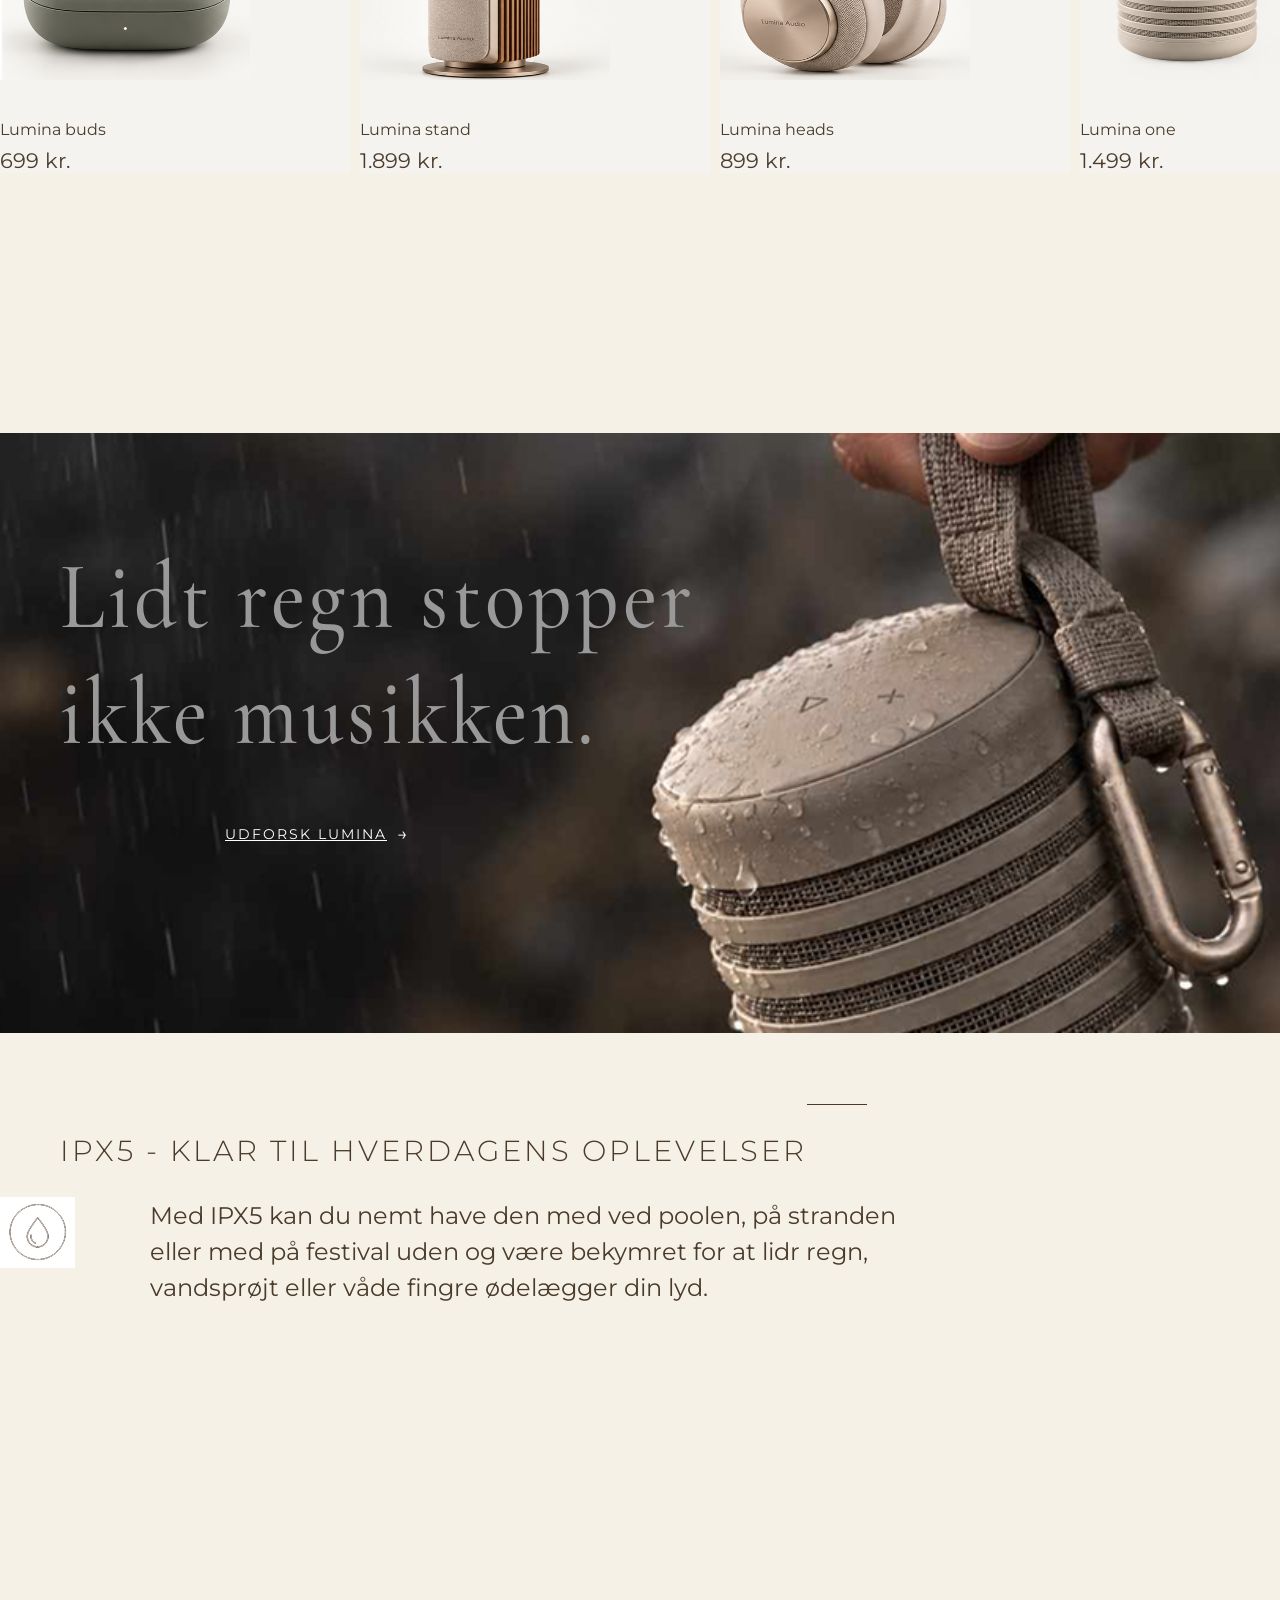
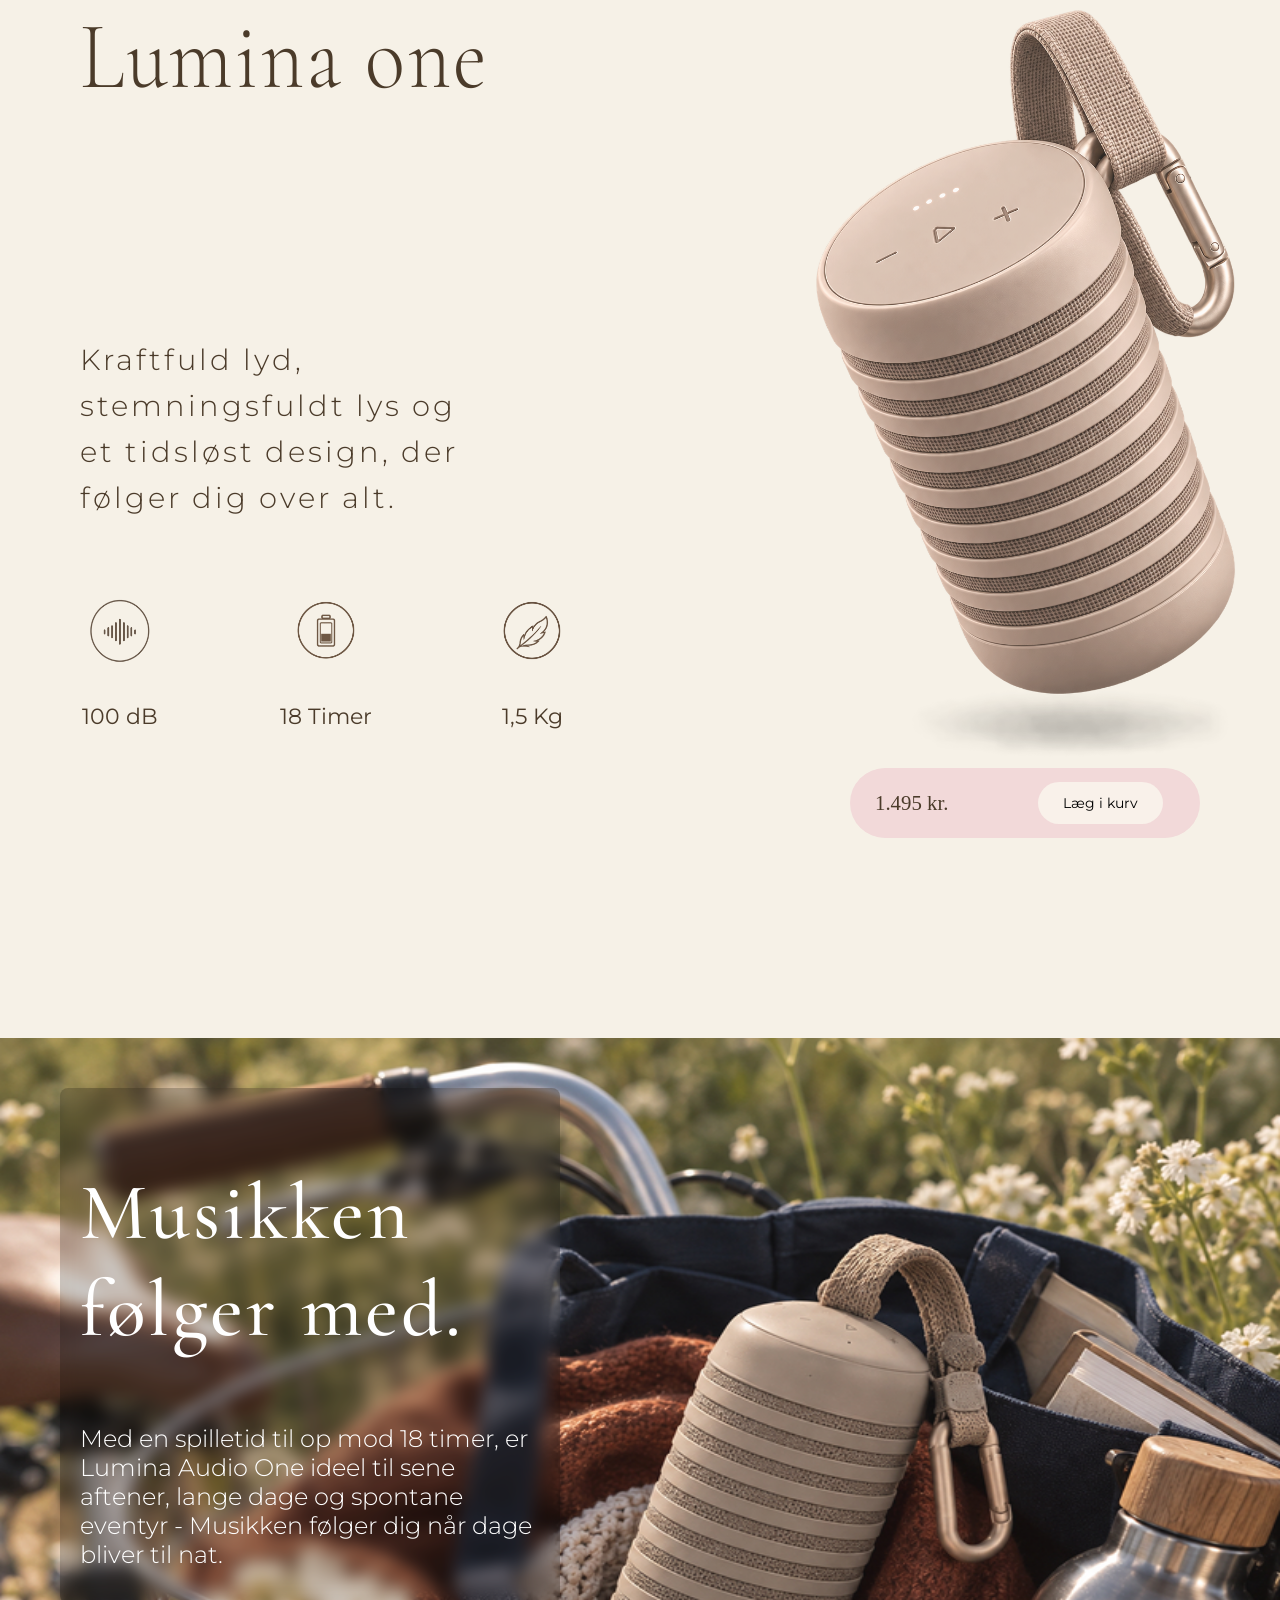
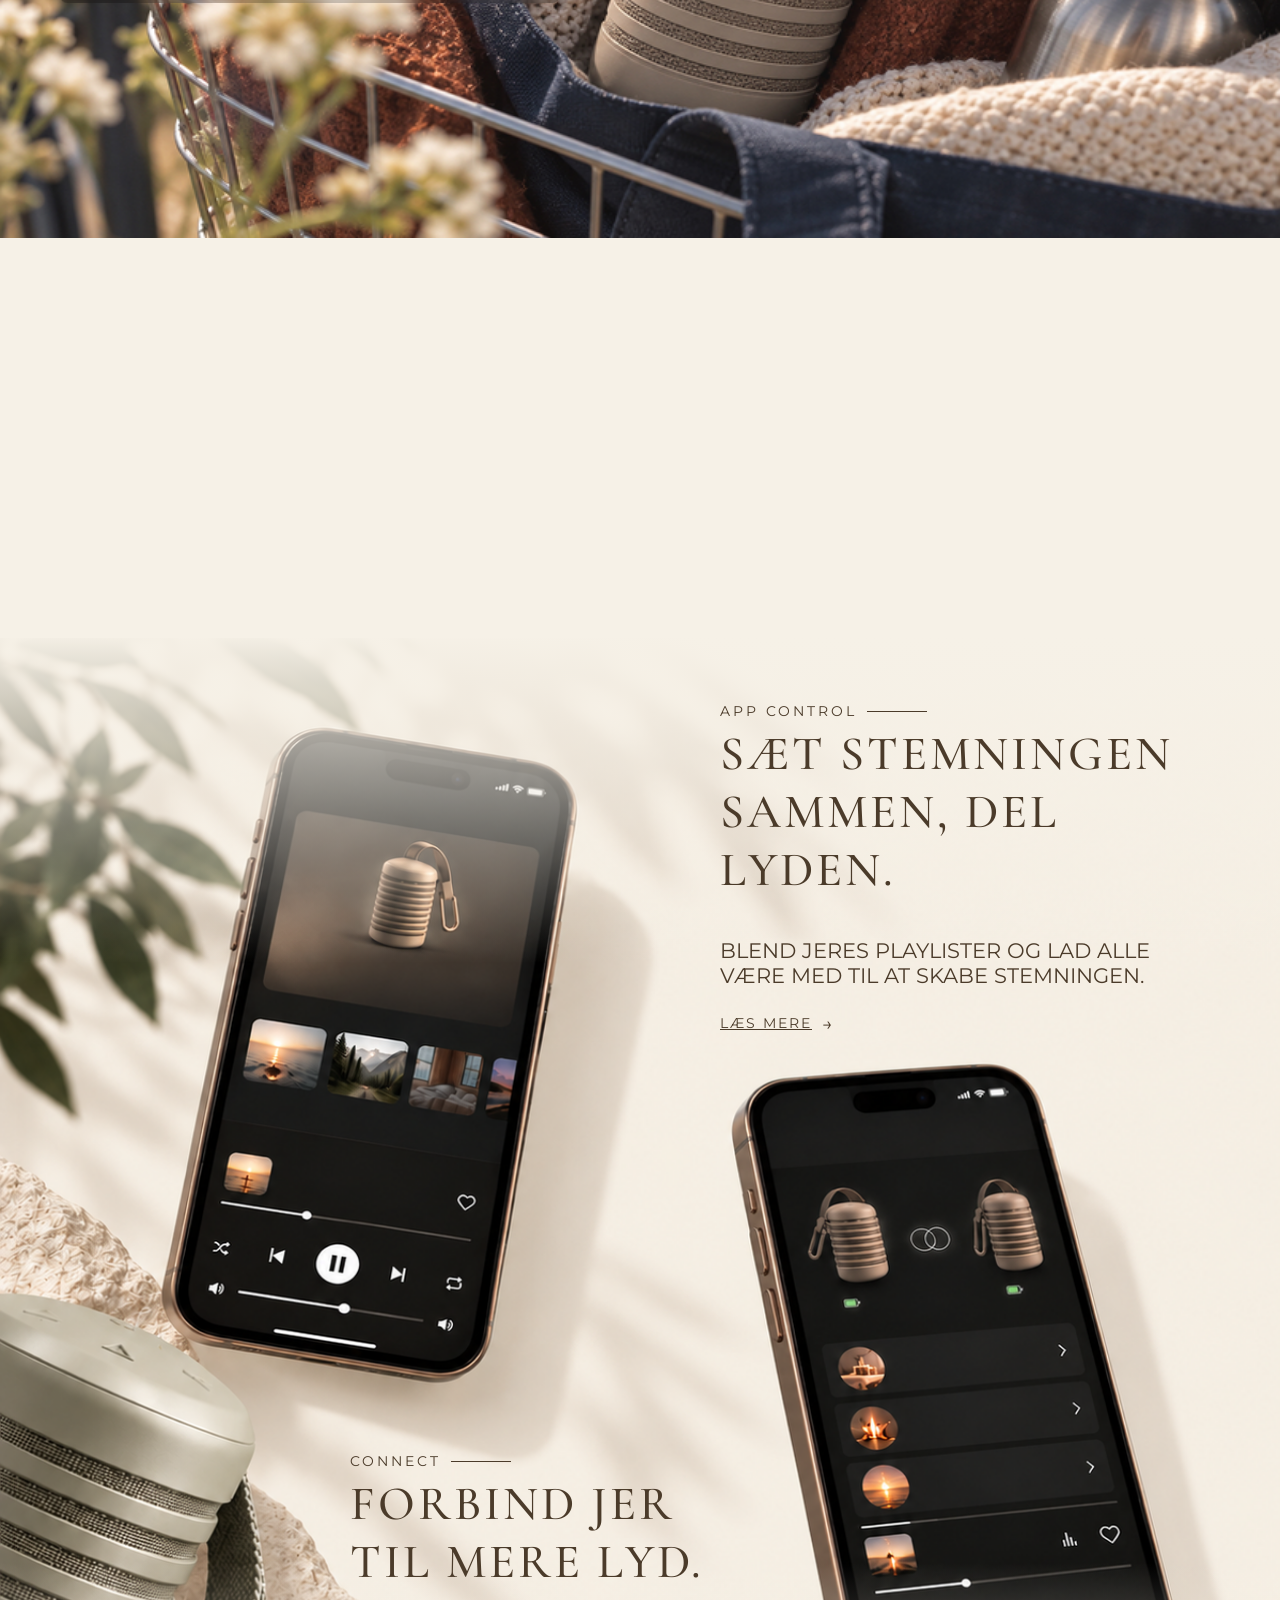
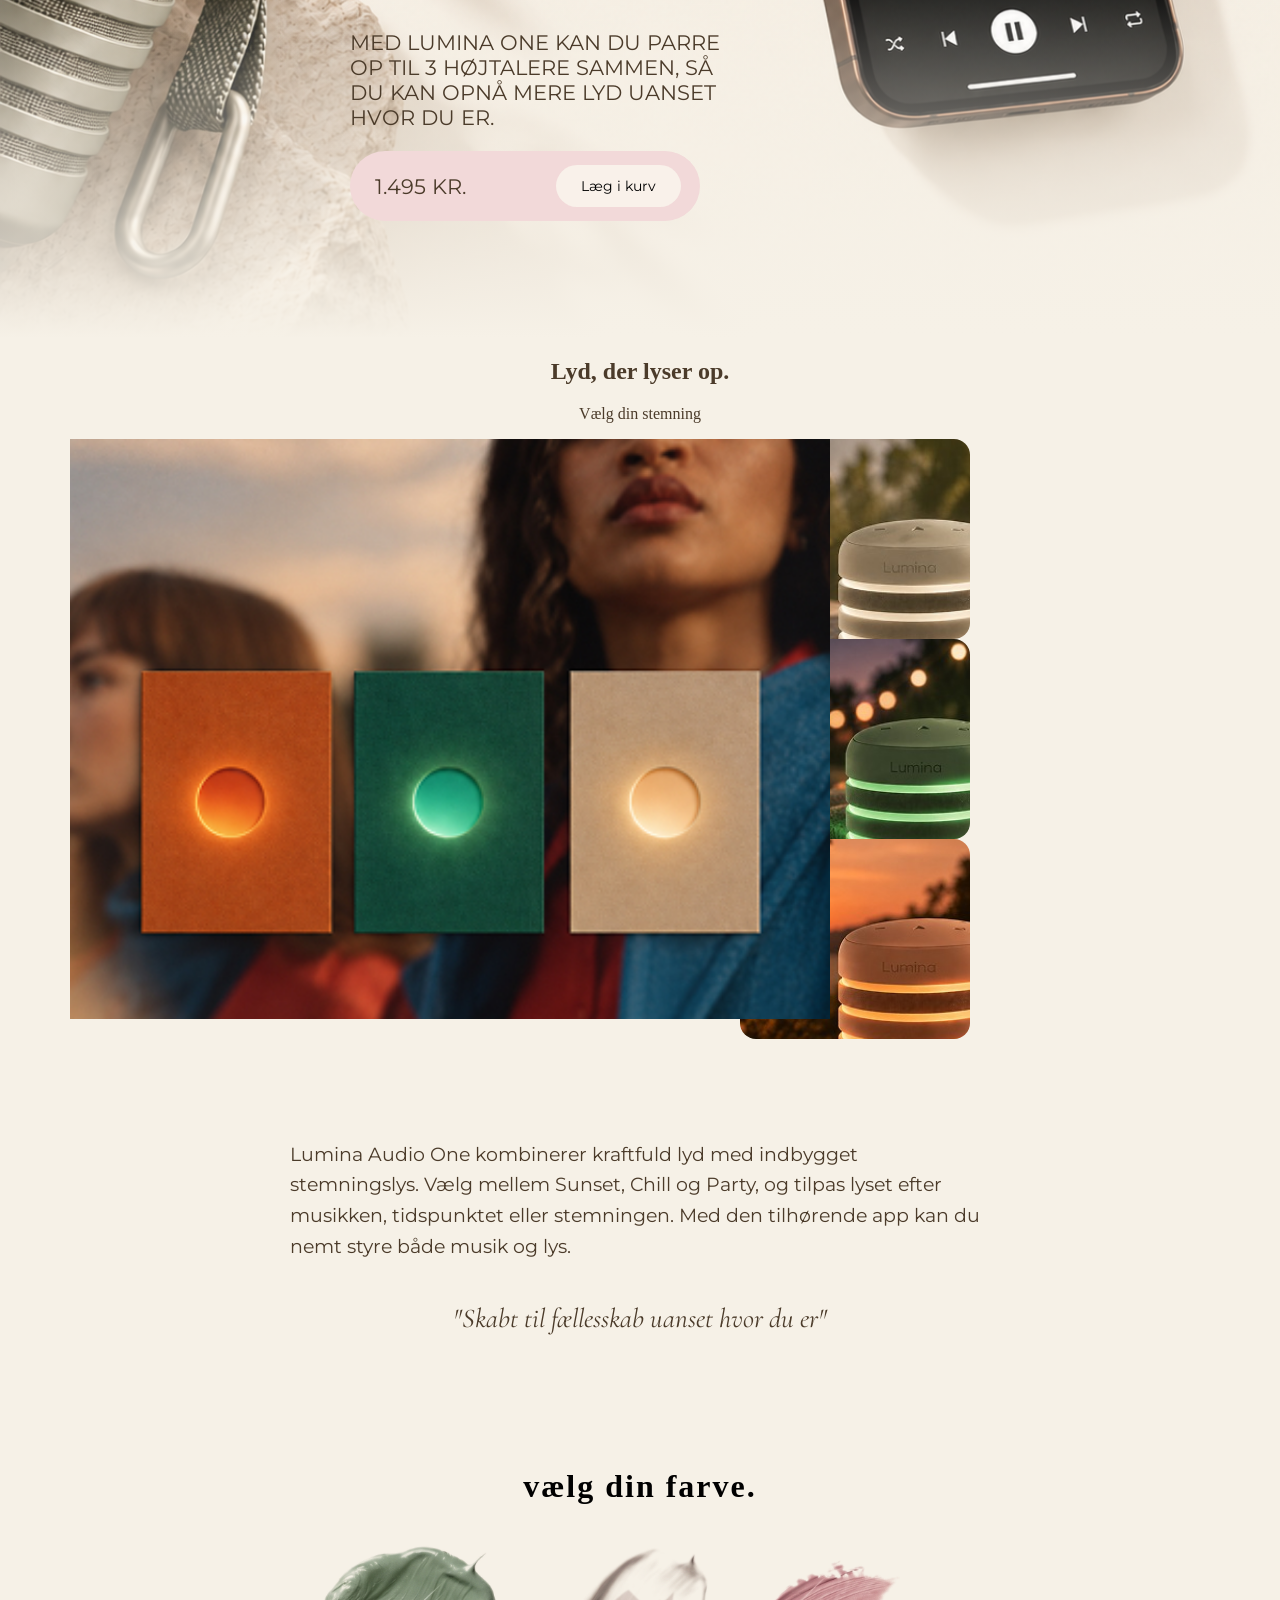
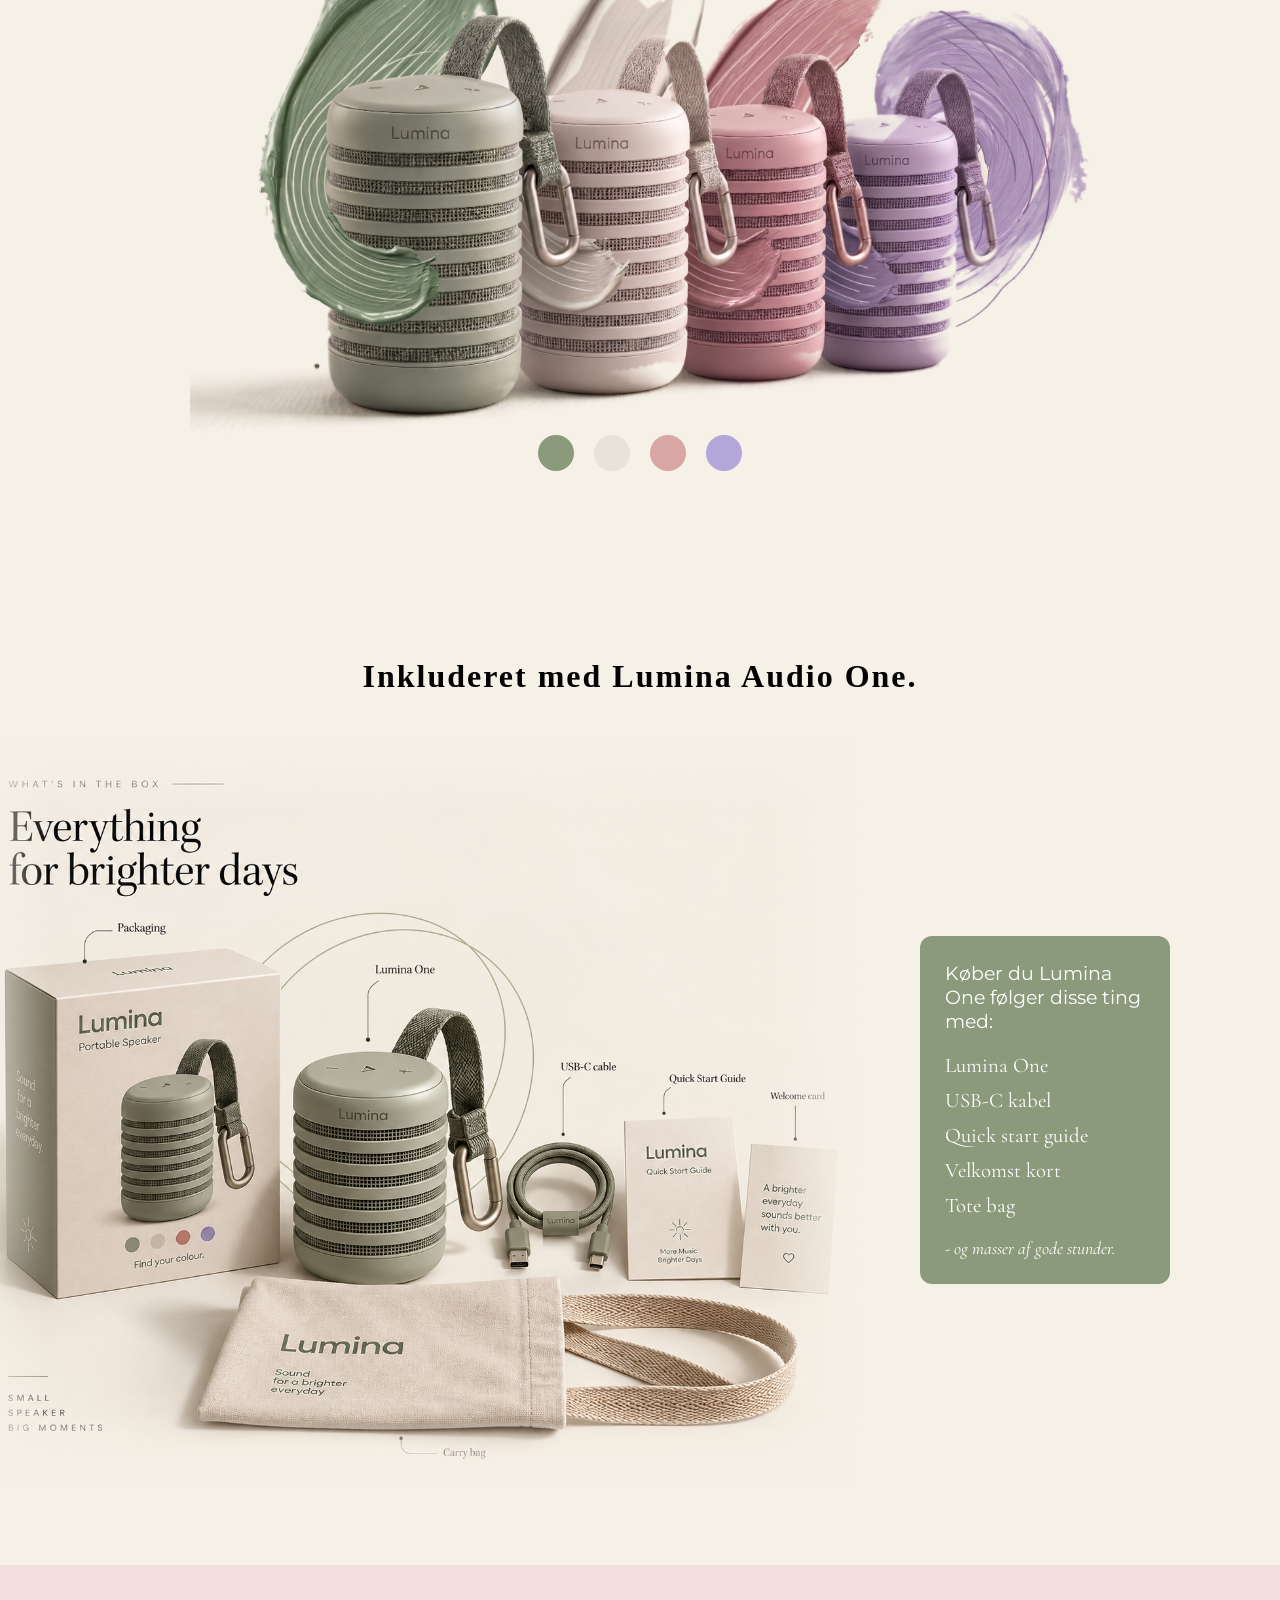
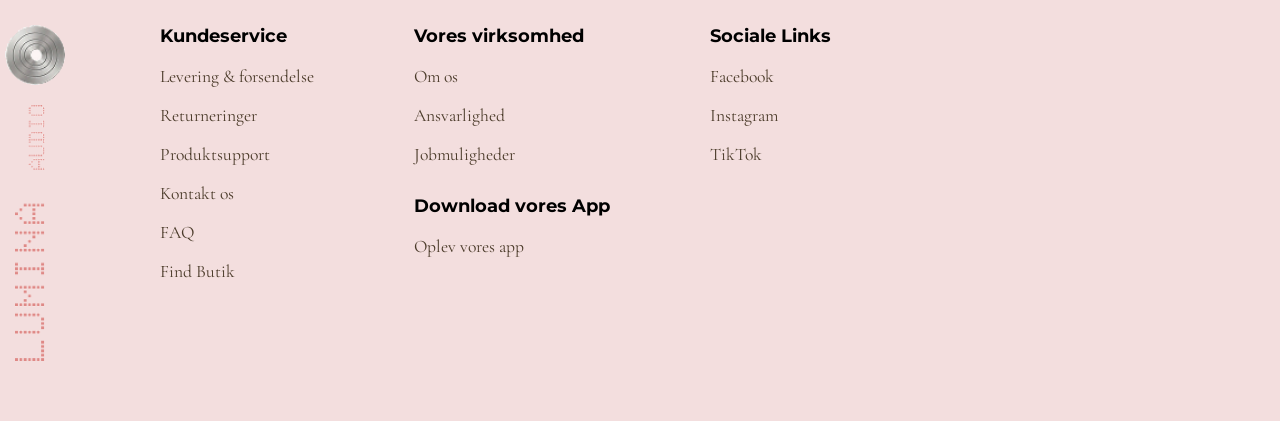
==== commit e2097b1f: "17/9" ====
--- a/index.html
+++ b/index.html
@@ -15,15 +15,19 @@
 <body>
  
 <!--Siden starter her-->
+<header>
 <div class="announcement-bar">
 <span>15% studierabat</span>
 <span> 30 dages tilfredshedsgaranti</span>
+<img src="images/bed-stjerner.png" alt="stjerner" class="bed-stjerner">
 </div>
 
 <a href="#" class="logo">
     <img src="images/lumina-logo-hires-uden-baggrund.png" alt="logo billede">
 </a>
-
+</header>
+
+<main>
 <div class="hero">
     <video id="hero-video" autoplay muted loop playsinline>
         <source src="images/hero-video-produkt.mp4" type="video/mp4">
@@ -69,7 +73,7 @@
 
 <div class="hero-tekst">
     <h1>LUMINA AUDIO</h1>
-    <p>slogan?</p>
+    <p>En lille højtaler. Store øjeblikke</p>
 </div>
 </div>
 
@@ -174,27 +178,31 @@
 <section>
 <article class="stor-boks">
     <div class="tekst">
-        <h2>More than sound</h2>
+        <h2>Lumina one</h2>
         <p>Kraftfuld lyd, stemningsfuldt lys og et tidsløst design, der følger dig over alt.</p>
 
-        <div class="stats">
-            <div class="stat">
+        <ul class="stats">
+            <li class="stat">
                 <img src="images/lydstyrke-ikon.png" alt="lydstyrke" class="stat-icon">
                 <p>100 dB</p>
-            </div>
-            <div class="stat">
+            </li>
+            <li class="stat">
                 <img src="images/batteri-ikon.png" alt="batteri" class="stat-icon">
                 <p>18 Timer</p>
-            </div>
-            <div class="stat">
+            </li>
+            <li class="stat">
                 <img src="images/fjer-ikon.png" alt="fjer" class="stat-icon">
                 <p>1,5 Kg</p>
-            </div>
-        </div>
+            </li>
+        </ul>
     </div>
 
     <!--indsæt billede af produkt-->
-    <img src="images/speaker-med-skygge.png" alt="Billede af produkt" class="side-billede">
+    <img src="images/rigtigbilledetil skygge.png" alt="Billede af produkt" class="side-billede">
+    <div class="pris-kurv-boks-lumina-one">
+            <p class="pris-kurv">1.495 kr.</p>
+            <button class="laeg-i-kurv-lumina">Læg i kurv</button>
+        </div>
 </article>
 </section>
 
@@ -251,8 +259,10 @@
             <h2 class="lyser-titel">Lyd, der lyser op.</h2>
             <p>Vælg din stemning</p>
         </div>
+    <div class="lys-billede-wrapper">
         <div class="lys-billede-sektion">
             <img src="images/lys farver 1.jpg" alt="farver af lys" class="lys-farver-billede">
+            </div>
             <div class="tre-billeder-lys">
                 <img src="images/stemning-sunset.jpg" alt="lys i naturen" class="strimmel-billede">
                 <img src="images/stemning-party.jpg" alt="lys til fest" class="strimmel-billede">
@@ -291,14 +301,73 @@
         <div class="overskrift-inkluderet">
             <h2 class="inkluderet-titel">Inkluderet med Lumina Audio One.</h2>
         </div>
-        <div class="inkluderet-sektion">
-            <img src="images/inkluderetto.png" alt="billede af inkluderet" class="inkluderet-billede">
-            
-        </div>
-    </article>
-</section>
-
-</section>
+
+        <div class="inkluderet-indhold">
+            <div class="inkluderet-sektion">
+                <img src="images/inkluderetto.png" alt="billede af inkluderet" class="inkluderet-billede">
+            </div>
+
+            <div class="inkluderet-tekst">
+                <p class="inkluderet-intro">Køber du Lumina One følger disse ting med:</p>
+                <ul class="inkluderet-liste">
+                    <li>Lumina One</li>
+                    <li>USB-C kabel</li>
+                    <li>Quick start guide</li>
+                    <li>Velkomst kort</li>
+                    <li>Tote bag</li>
+                </ul>
+                <p class="inkluderet-citat">- og masser af gode stunder.</p>
+            </div>
+        </div>
+    </article>
+</section>
+</main>
+
+<footer>
+    <div class="footer-logo-section">
+        <img src="images/vinyl-ikon.png" alt="cd disk som logo" class="cd-disk">
+        <img src="images/prikker-ikon.png" alt="billede af det prikkede logo og navn" class="logo-audio">
+    </div>
+    <div class="footer-kolonner">
+
+     <div class="footer-kolonne">
+            <h3 class="footer-overskrift">Kundeservice</h3>
+            <ul class="footer-links">
+                <li><a href="#">Levering & forsendelse</a></li>
+                <li><a href="#">Returneringer</a></li>
+                <li><a href="#">Produktsupport</a></li>
+                <li><a href="#">Kontakt os</a></li>
+                <li><a href="#">FAQ</a></li>
+                <li><a href="#">Find Butik</a></li>
+            </ul>
+        </div>
+
+        <div class="footer-kolonne">
+            <h3 class="footer-overskrift">Vores virksomhed</h3>
+            <ul class="footer-links">
+                <li><a href="#">Om os</a></li>
+                <li><a href="#">Ansvarlighed</a></li>
+                <li><a href="#">Jobmuligheder</a></li>
+            </ul>
+
+            <h3 class="footer-overskrift">Download vores App</h3>
+            <ul class="footer-links">
+                <li><a href="#">Oplev vores app</a></li>
+            </ul>
+        </div>
+
+        <div class="footer-kolonne">
+            <h3 class="footer-overskrift">Sociale Links</h3>
+            <ul class="footer-links">
+                <li><a href="#">Facebook</a></li>
+                <li><a href="#">Instagram</a></li>
+                <li><a href="#">TikTok</a></li>
+            </ul>
+        </div>
+
+    </div>
+</footer>
+  
  <script src="script.js"></script>
 </body>
 </html>
--- a/style.css
+++ b/style.css
@@ -35,6 +35,11 @@
     color:var(--text-color)
     }
 
+.bed-stjerner{
+    width:100px;
+    height:auto;
+    margin-top:-10px;
+}
 .logo img{
     width:100px;
     height:auto;
@@ -43,7 +48,7 @@
 /*vores navigationsbar*/
 nav{
     position:absolute;
-    top: 2rem;
+    top: -2px;
     left: 0;
     right: 0;
     display: grid;
@@ -64,19 +69,6 @@
     word-spacing: 1.5em;
     display: flex;
     
-}
-
-/*en container der kan være rundt om vores nav hvis vi vælger*/
-.nav-boks{
-    position: relative;
-    overflow: hidden;
-    display: flex;
-    align-items: center;
-    background: ;
-    backdrop-filter: ;
-    border: ;
-    border-radius: ;
-    padding: 0.8rem 1.8rem;
 }
 
 /*de ikoner vi har i vores nav*/
@@ -237,7 +229,7 @@
 /*vores hovedskrift*/
 .tekst h2{
      display: flex;
-    margin-left:30px;
+    margin-left:80px;
     margin-top: 250px;
     color: var(--text-color);
     font-family: 'Cormorant Garamond', Georgia, Serif;
@@ -275,6 +267,8 @@
     display: flex;
     gap:2.5rem;
     margin-top:1rem;
+    list-style: none;
+    padding: 0;
 }
 
 /*hver eneste boks, med ikon og tekst, stabler det ovenpå hinanden*/
@@ -309,7 +303,6 @@
     right: 0px;
     opacity: 85%;
     position: absolute;
-    shad
 }
 
 /*More than sound*/
@@ -493,7 +486,7 @@
 .musikken-cykle{
     top:200px;
     position: absolute;
-    height:600px;
+    height:800px;
     width:100%;
     bottom:200px;
 }
@@ -501,6 +494,7 @@
 /*"stemningen"-boksen: positioneringsanker for hele sektionen*/
 .stemningen-boks{
     position:relative;
+    margin-top:400px;
 }
 
 /*overskrift-blokken (eyebrow-tekst) ovenpå telefon-billedet*/
@@ -561,10 +555,10 @@
     background: linear-gradient(
         to bottom,
         var(--background) 0%,
-        rgba(0,0,0,0.08) 30%,
-        rgba(0,0,0,0.2) 50%,
-        rgba(0,0,0,0.08) 70%,
-        var(--background) 100%
+        var(--background)13%,
+        rgba(0,0,0,0) 35%,
+        rgba(0,0,0,0) 75%,
+        var(--background)100%
     );
 }
 
@@ -683,8 +677,9 @@
 /*hovedbilledet i "Lyd, der lyser op" - beholder de rigtige proportioner*/
 .lys-billede-sektion{
     position: relative;
-    width: 700px;
-    margin: 0 ;
+    width: 760px;
+    margin: 0;
+    z-index: 2;
 }
 
 .lys-farver-billede{
@@ -711,6 +706,11 @@
     text-transform: uppercase;
 }
 
+.lys-billede-wrapper{
+    position: relative;
+    width: 900px;
+    margin-left:70px;
+}
 
 
 /*den lodrette billed-strimmel til højre*/
@@ -720,13 +720,19 @@
     right: 0;
     display: flex;
     flex-direction: column;
-    z-index: 2;
+    z-index: 1;
 }
 
 .strimmel-billede{
     width: 230px;
     height: 200px;
     object-fit: cover;
+    border-radius: 16px;
+}
+
+.overskrift-lyd-der-lyser{
+    text-align: center;
+    color: var(--text-color);
 }
 
 /*tekst under billederne*/
@@ -743,9 +749,10 @@
 .lys-citat{
     font-family: 'Cormorant Garamond', Georgia, Serif;
     font-style: italic;
-    font-size: 1.3rem;
+    font-size: 1.7rem;
     color: var(--text-color);
     margin-top: 30px;
+    text-align: center;
 }
 
 /*"vælg din farve"-sektionen: titel + billede*/
@@ -838,6 +845,45 @@
     padding: 80px 20px;
 }
 
+.inkluderet-indhold{
+    display: flex;
+    align-items: center;
+    gap: 60px;
+    text-align: left;
+}
+
+.inkluderet-tekst{
+    background-color: #8a9a7b;
+    color: white;
+    padding: 25px;
+    border-radius: 12px;
+    max-width: 250px;
+}
+
+.inkluderet-intro{
+    font-family: 'Montserrat', sans-serif;
+    font-size: 1.2rem;
+    margin: 0 0 20px 0;
+}
+
+.inkluderet-liste{
+    list-style: none;
+    padding: 0;
+    margin: 0 0 20px 0;
+    display: flex;
+    flex-direction: column;
+    gap: 10px;
+    font-family: 'Cormorant Garamond', Georgia, Serif;
+    font-size: 1.3rem;
+}
+
+.inkluderet-citat{
+    font-family: 'Cormorant Garamond', Georgia, Serif;
+    font-style: italic;
+    font-size: 1.1rem;
+    margin: 0;
+}
+
 .overskrift-inkluderet{
     margin-bottom: 40px;
 }
@@ -849,11 +895,121 @@
 
 .inkluderet-sektion{
     max-width: 900px;
-    margin: 0 auto;
+    margin-left: -60px;;
+    position: relative;
+}
+
+.inkluderet-sektion::after{
+    content: "";
+    position: absolute;
+    top: 0;
+    left: 0;
+    width: 100%;
+    height: 100%;
+    pointer-events: none;
+    background: 
+        linear-gradient(to right, var(--background) 0%, rgba(0,0,0,0) 10%, rgba(0,0,0,0) 90%, var(--background) 100%),
+        linear-gradient(to bottom, var(--background) 0%, rgba(0,0,0,0) 10%, rgba(0,0,0,0) 90%, var(--background) 100%);
 }
 
 .inkluderet-billede{
     width: 100%;
     height: auto;
     display: block;
+}
+
+.laeg-i-kurv-lumina{
+    background-color: #f9f1ea;
+    border: none;
+    border-radius: 50px;
+    padding: 12px 25px;
+    font-family: 'Montserrat', sans-serif;
+    font-size: 0.9rem;
+    cursor: pointer;
+}
+
+.pris-kurv{
+    font-size: 1.3rem;
+    color: var(--text-color);
+}
+
+.pris-kurv-boks-lumina-one{
+    display: flex;
+    align-items: center;
+    justify-content: flex-start;
+    background-color: #f2d9d9;
+    gap:90px;
+    border-radius: 50px;
+    padding: 10px 10px 10px 25px;
+    width: 350px;
+    height:70px;
+    margin-top: 1000px;
+    margin-right:80px;
+}
+
+footer{
+    background-color: #f3dede;
+    display: flex;
+    gap: 80px;
+    padding: 60px 80px;
+}
+
+.footer-logo-section{
+    display: flex;
+    flex-direction: column;
+    align-items: center;
+    gap: 20px;
+}
+
+.cd-disk{
+    width: 60px;
+    height: 60px;
+    border-radius: 50%;
+    margin-left:-90px;
+}
+
+.logo-audio{
+    width: 30px;
+    height: auto;
+    transform: rotate(0deg);
+    margin-left:-100px;
+}
+
+.footer-kolonner{
+    display: flex;
+    gap: 100px;
+    flex: 1;
+}
+
+.footer-kolonne{
+    display: flex;
+    flex-direction: column;
+}
+
+.footer-overskrift{
+    font-family: 'Montserrat', sans-serif;
+    font-size: 1.1rem;
+    font-weight: 700;
+    margin-top: 30px;
+    margin-bottom: 20px;
+}
+
+.footer-overskrift:first-child{
+    margin-top: 0;
+}
+
+.footer-links{
+    list-style: none;
+    padding: 0;
+    margin: 0;
+    display: flex;
+    flex-direction: column;
+    gap: 18px;
+}
+
+.footer-links a{
+    text-decoration: none;
+    color: var(--text-color);
+    font-family: 'Cormorant Garamond', Georgia, Serif;
+    font-size: 1.1rem;
 }
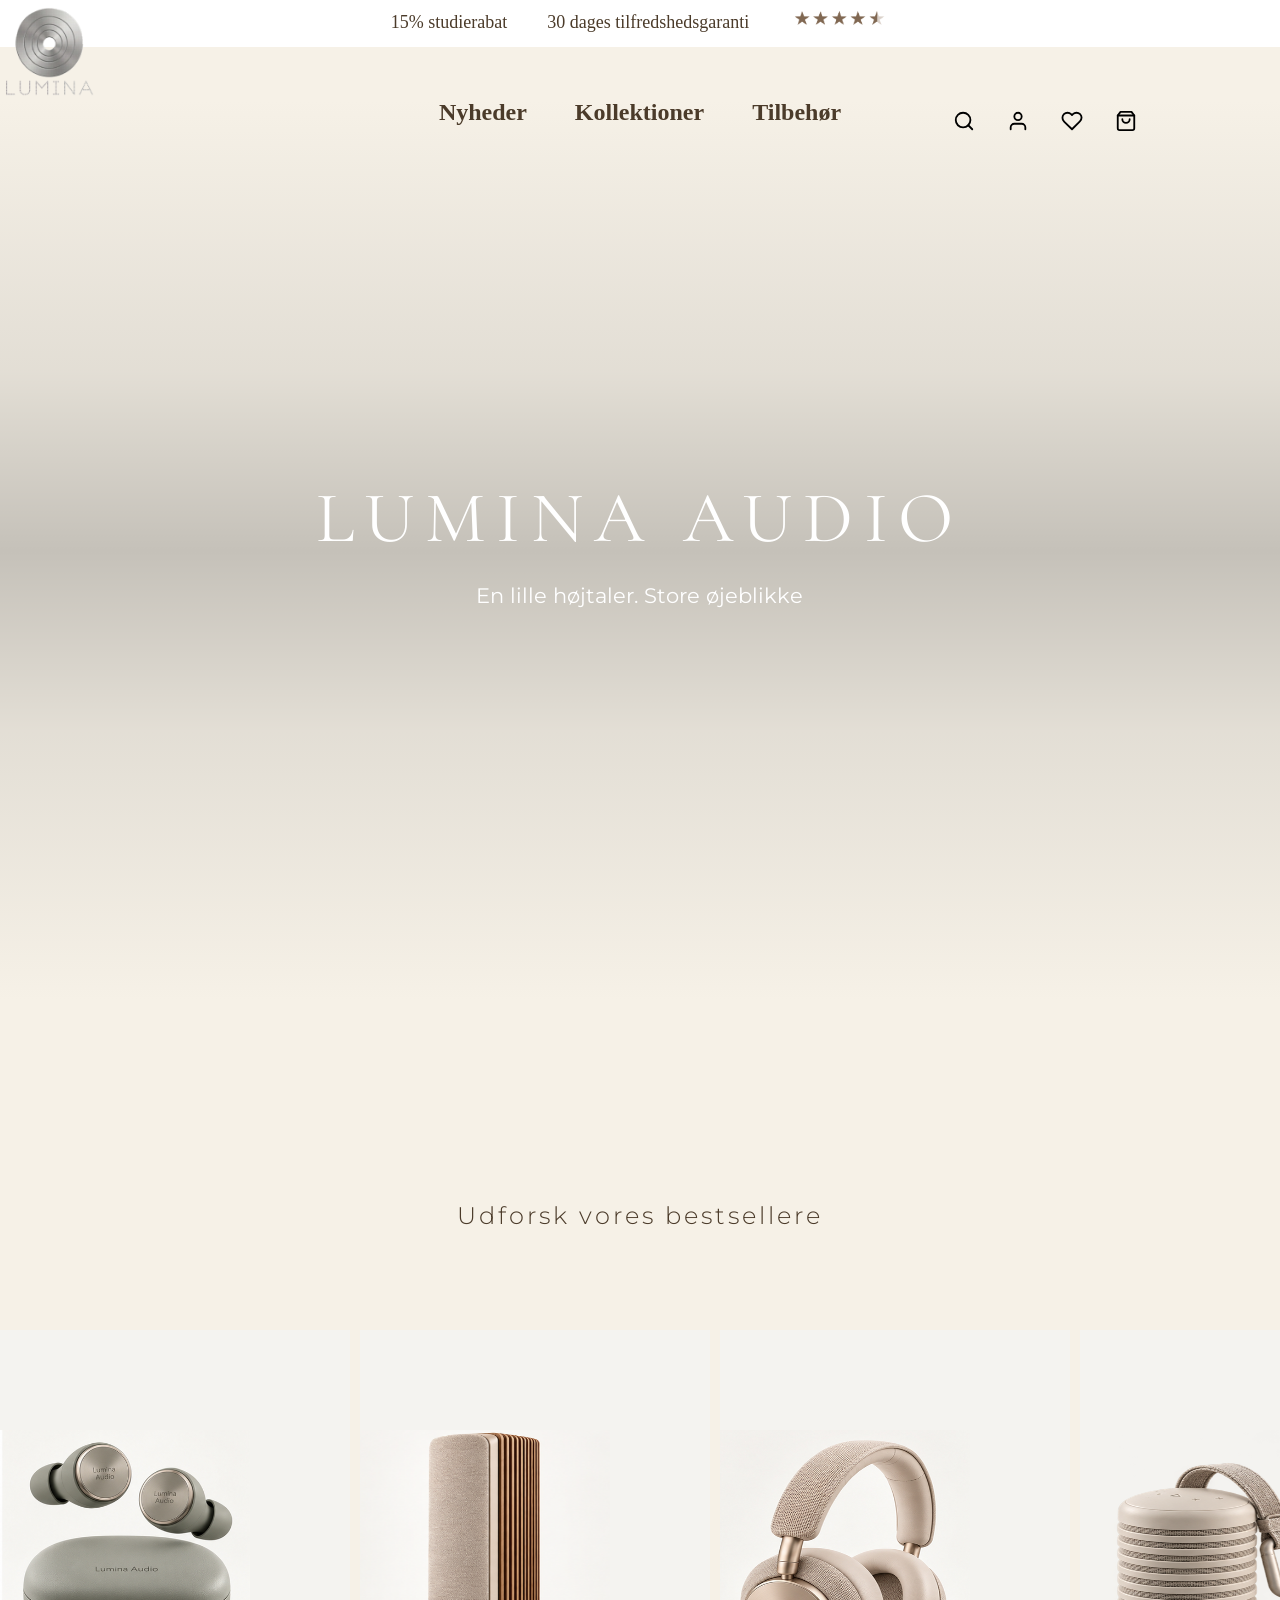
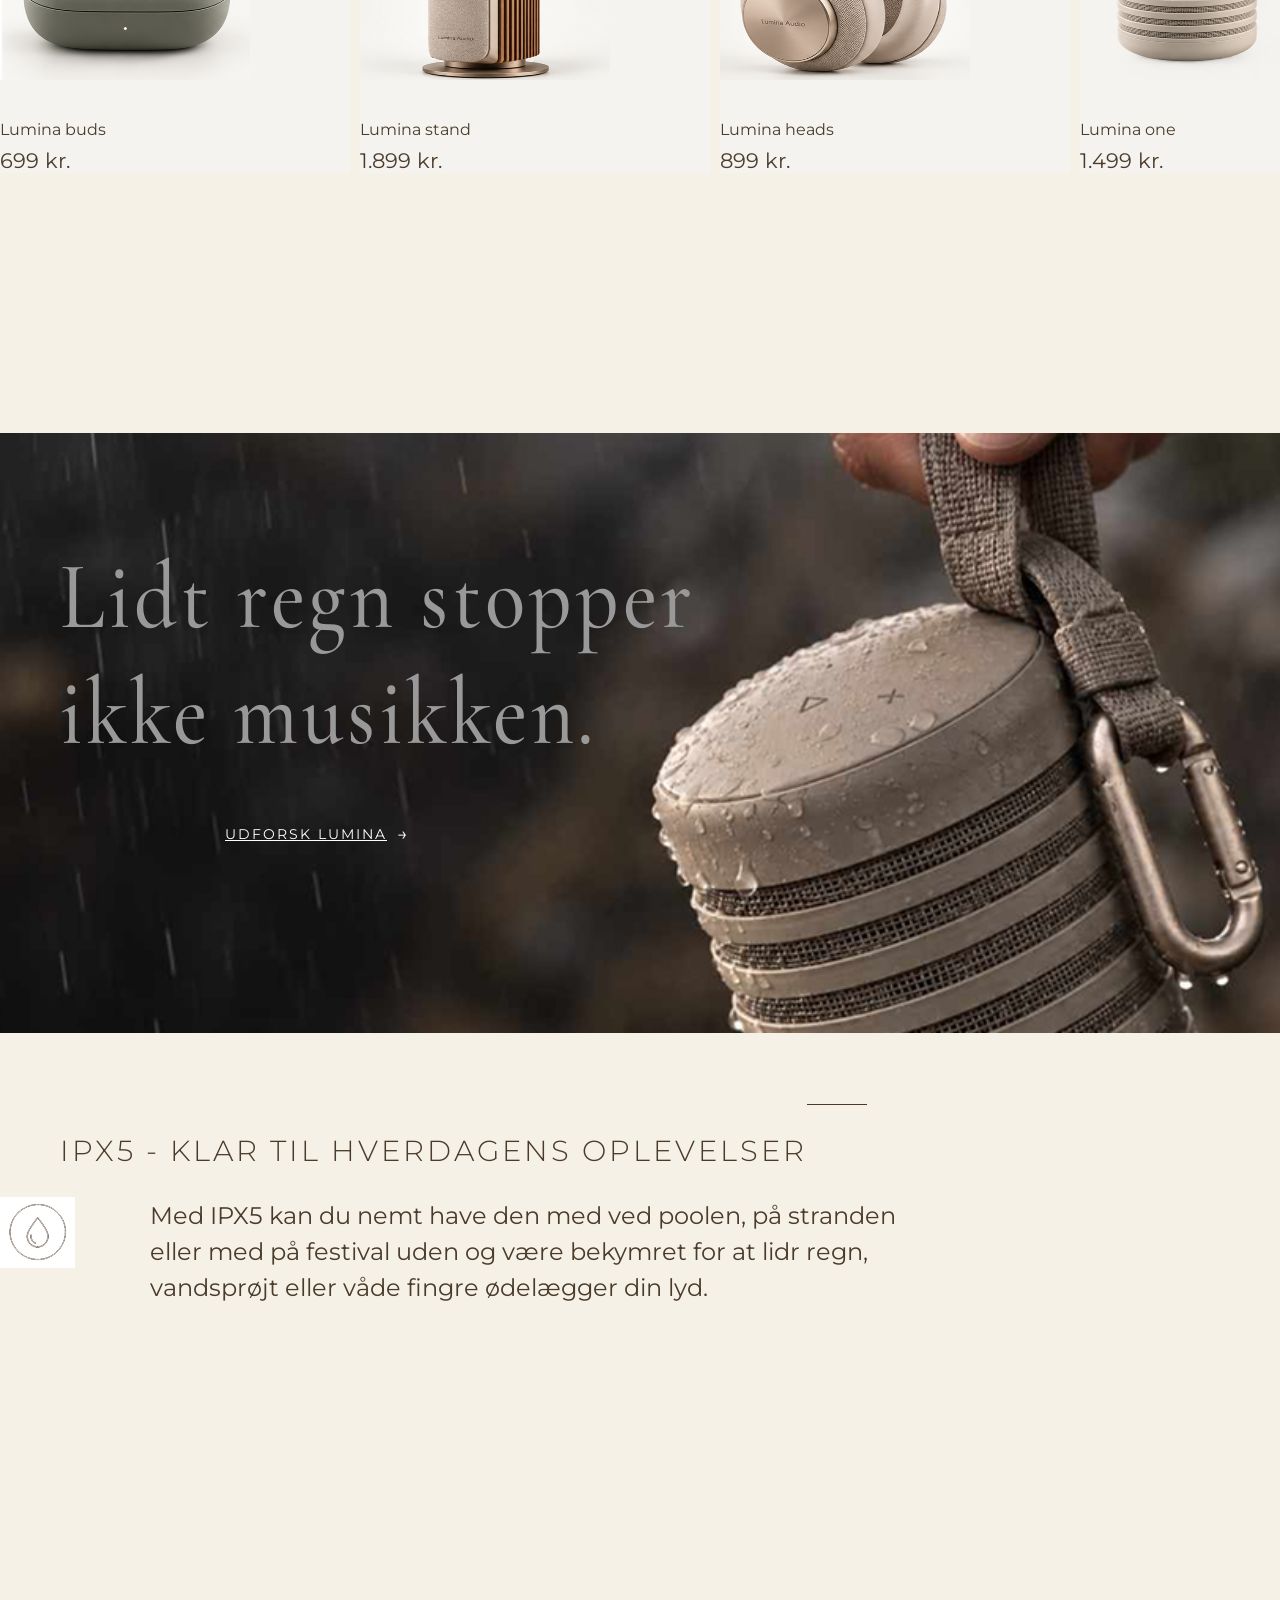
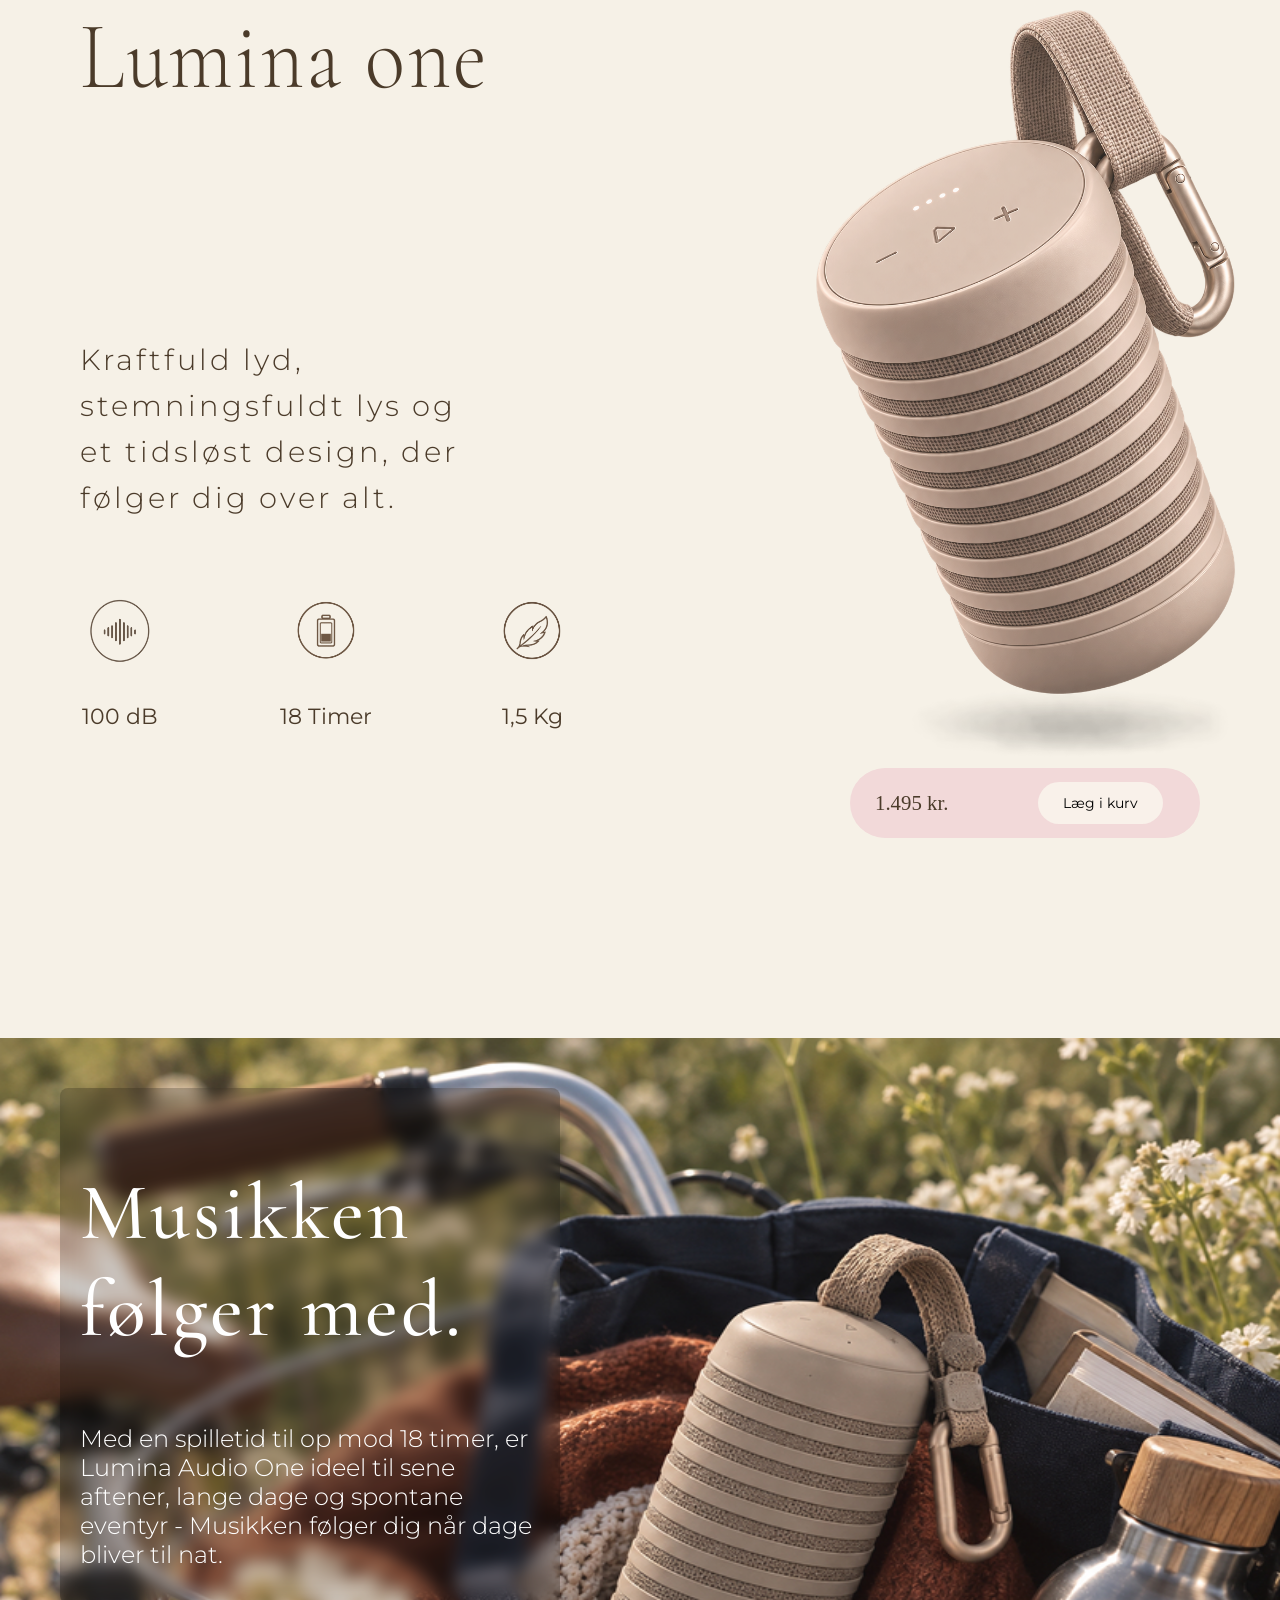
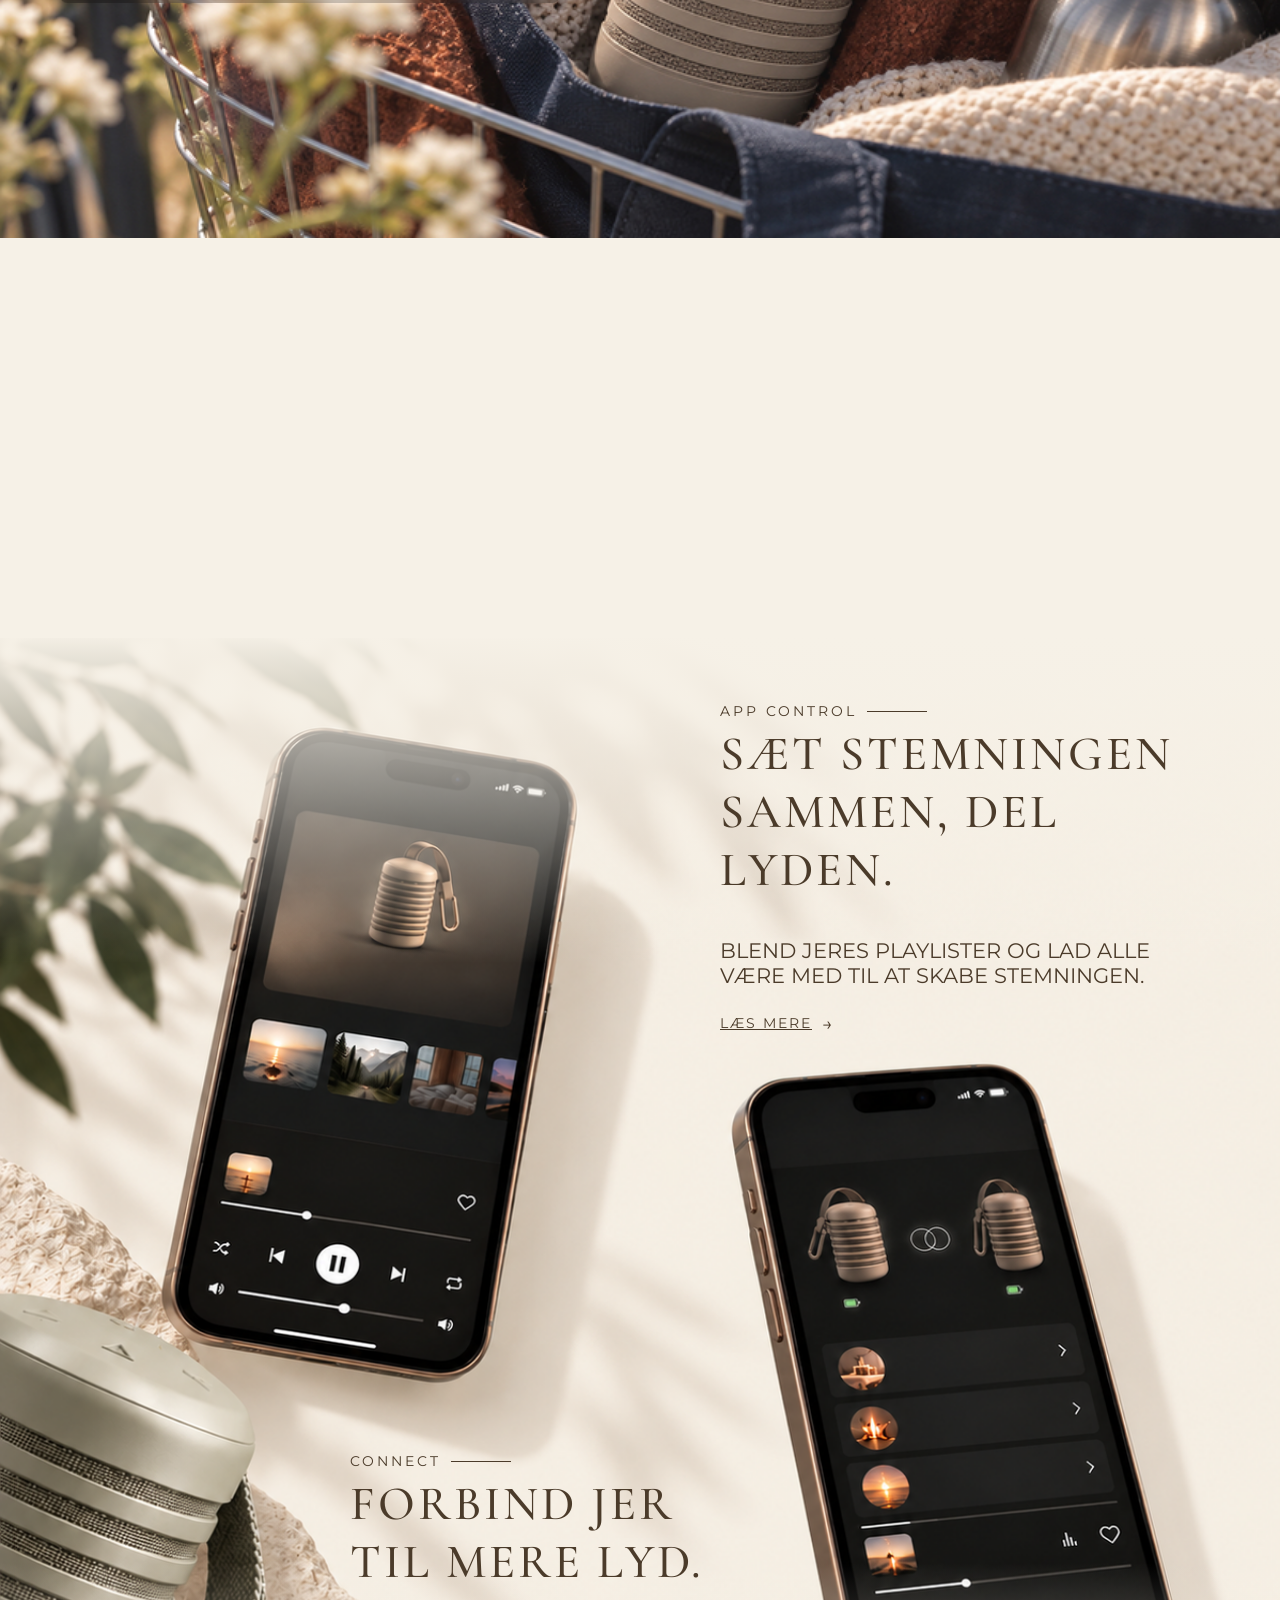
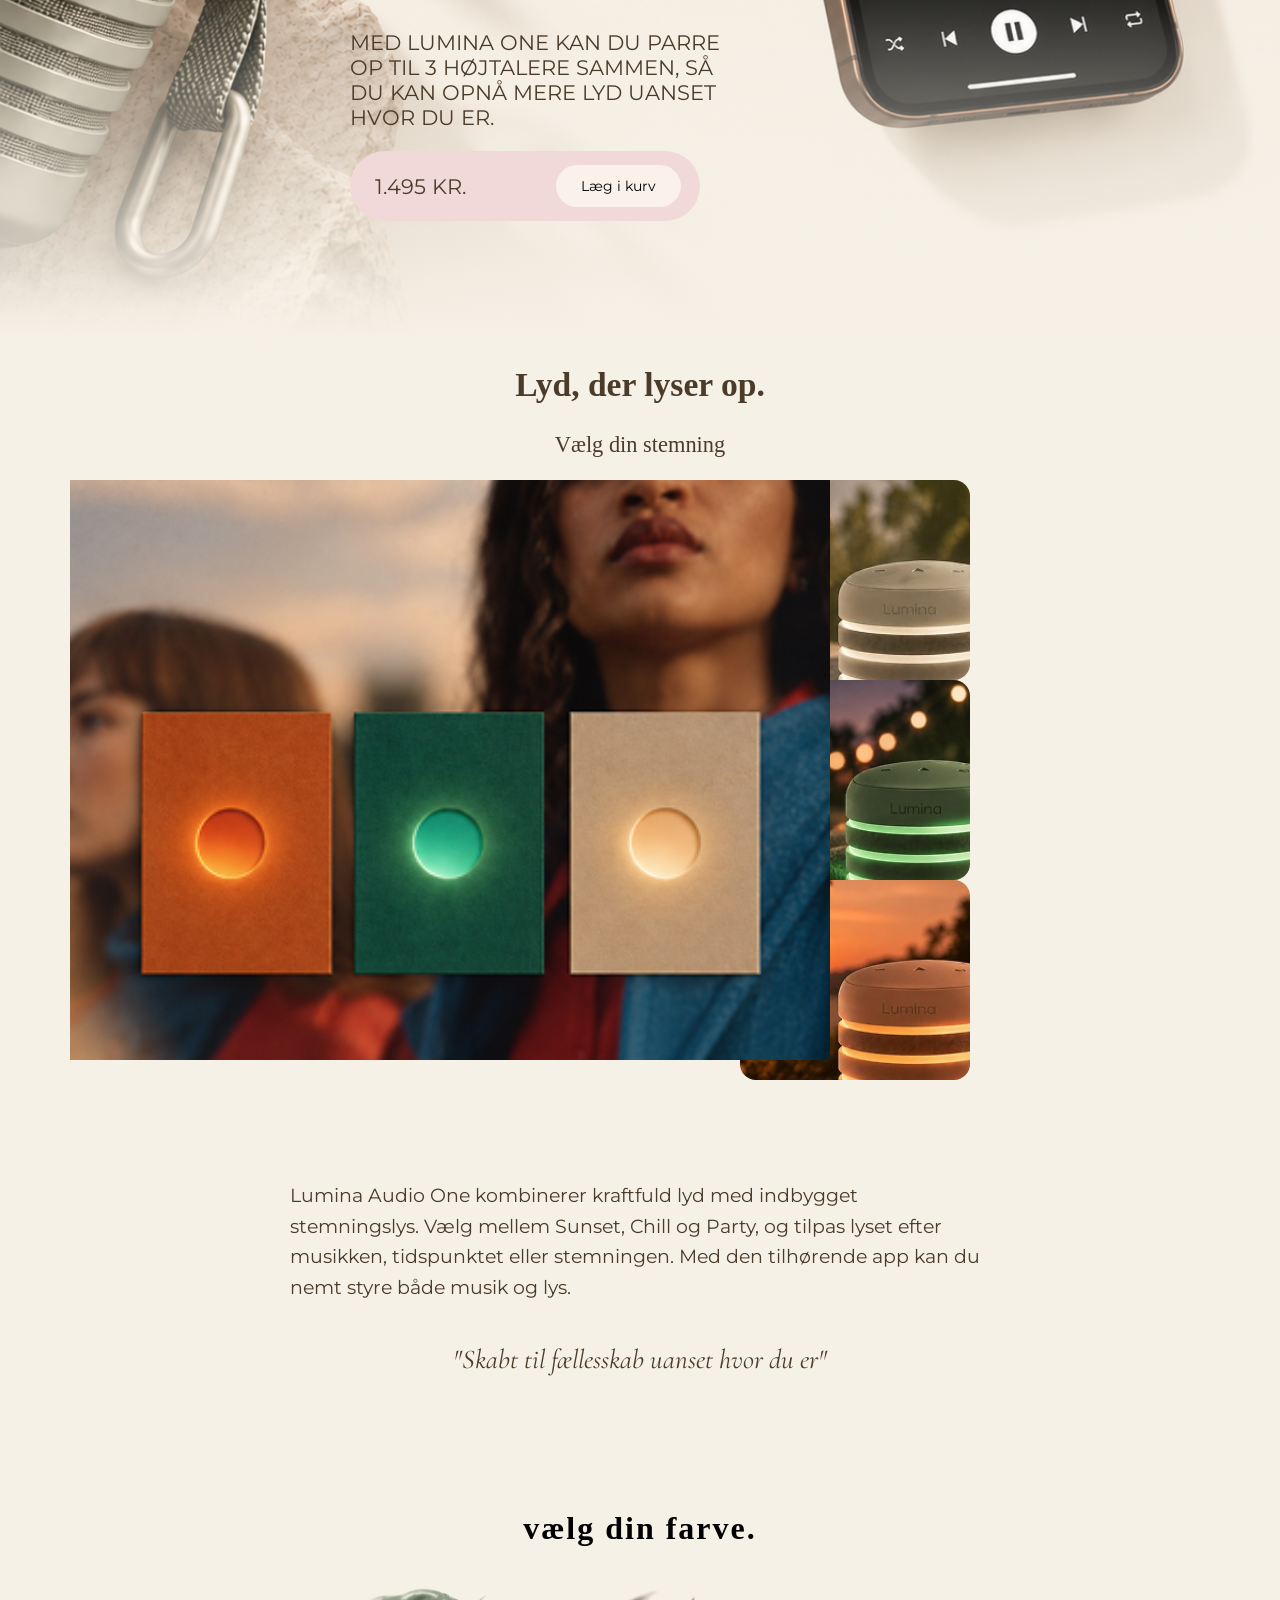
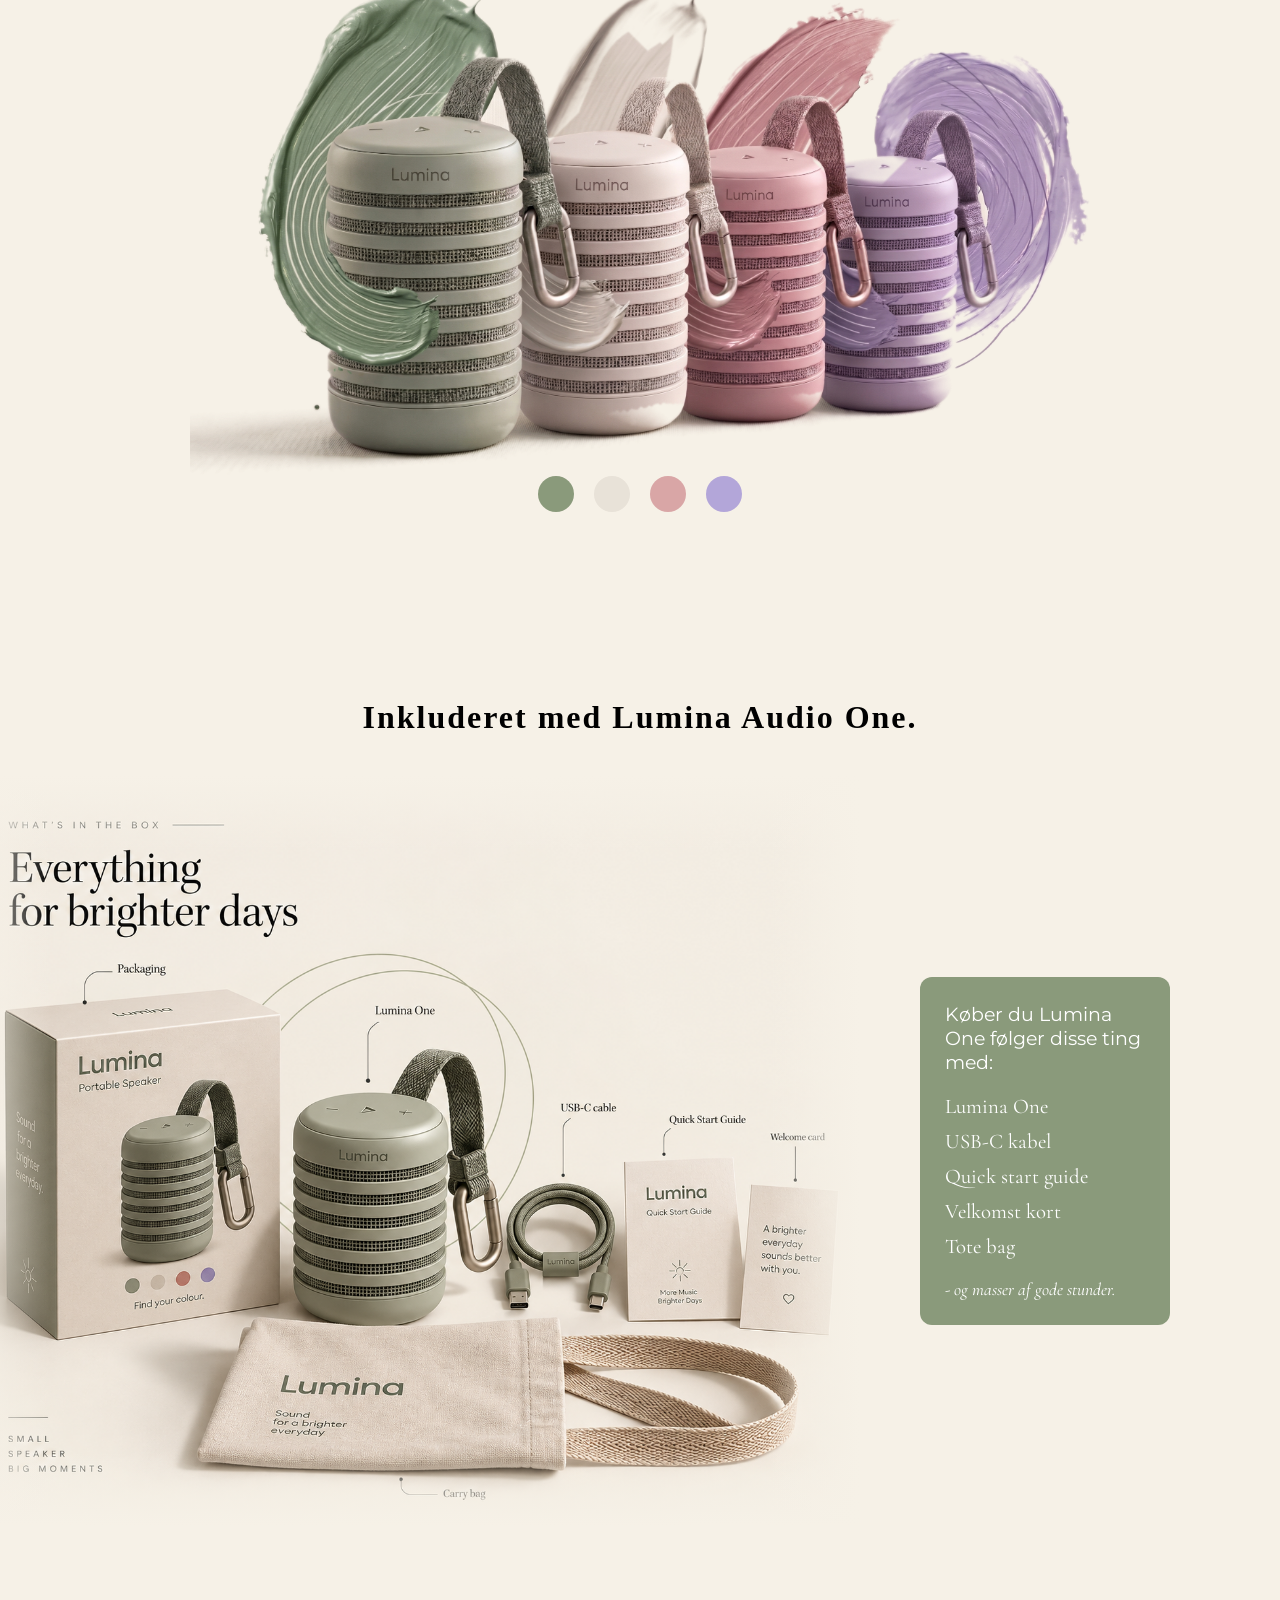
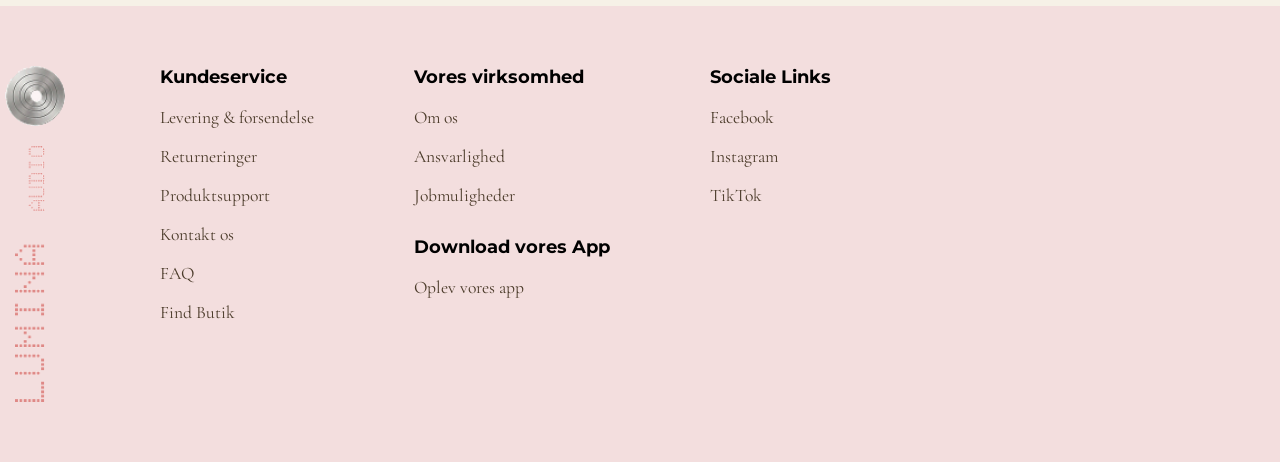
==== commit 73aef316: "18/9" ====
--- a/index.html
+++ b/index.html
@@ -30,7 +30,7 @@
 <main>
 <div class="hero">
     <video id="hero-video" autoplay muted loop playsinline>
-        <source src="images/hero-video-produkt.mp4" type="video/mp4">
+        <source src="images/rigtig-hero-video.mp4" type="video/mp4">
     </video>
 <nav aria-label="Hovedmenu">
     <div class="nav-spacer"></div>
--- a/style.css
+++ b/style.css
@@ -5,6 +5,9 @@
 scroll-behavior: smooth;
 }
 
+@media (max-width: 768px){
+
+}
 
 /*farvepalette*/
 :root{
@@ -128,6 +131,12 @@
 color: var(--headline-color);
 text-align:center;
 z-index:1;
+}
+
+.hero-tekst>p{
+    font-family: 'Montserrat', Georgia,serif;
+    font-size:1.3rem;
+    color: white;
 }
 
 /*hovedskrift*/
@@ -733,6 +742,8 @@
 .overskrift-lyd-der-lyser{
     text-align: center;
     color: var(--text-color);
+    font-family: 'Cormorant Garamond' sans-serif;
+    font-size:1.4rem;
 }
 
 /*tekst under billederne*/
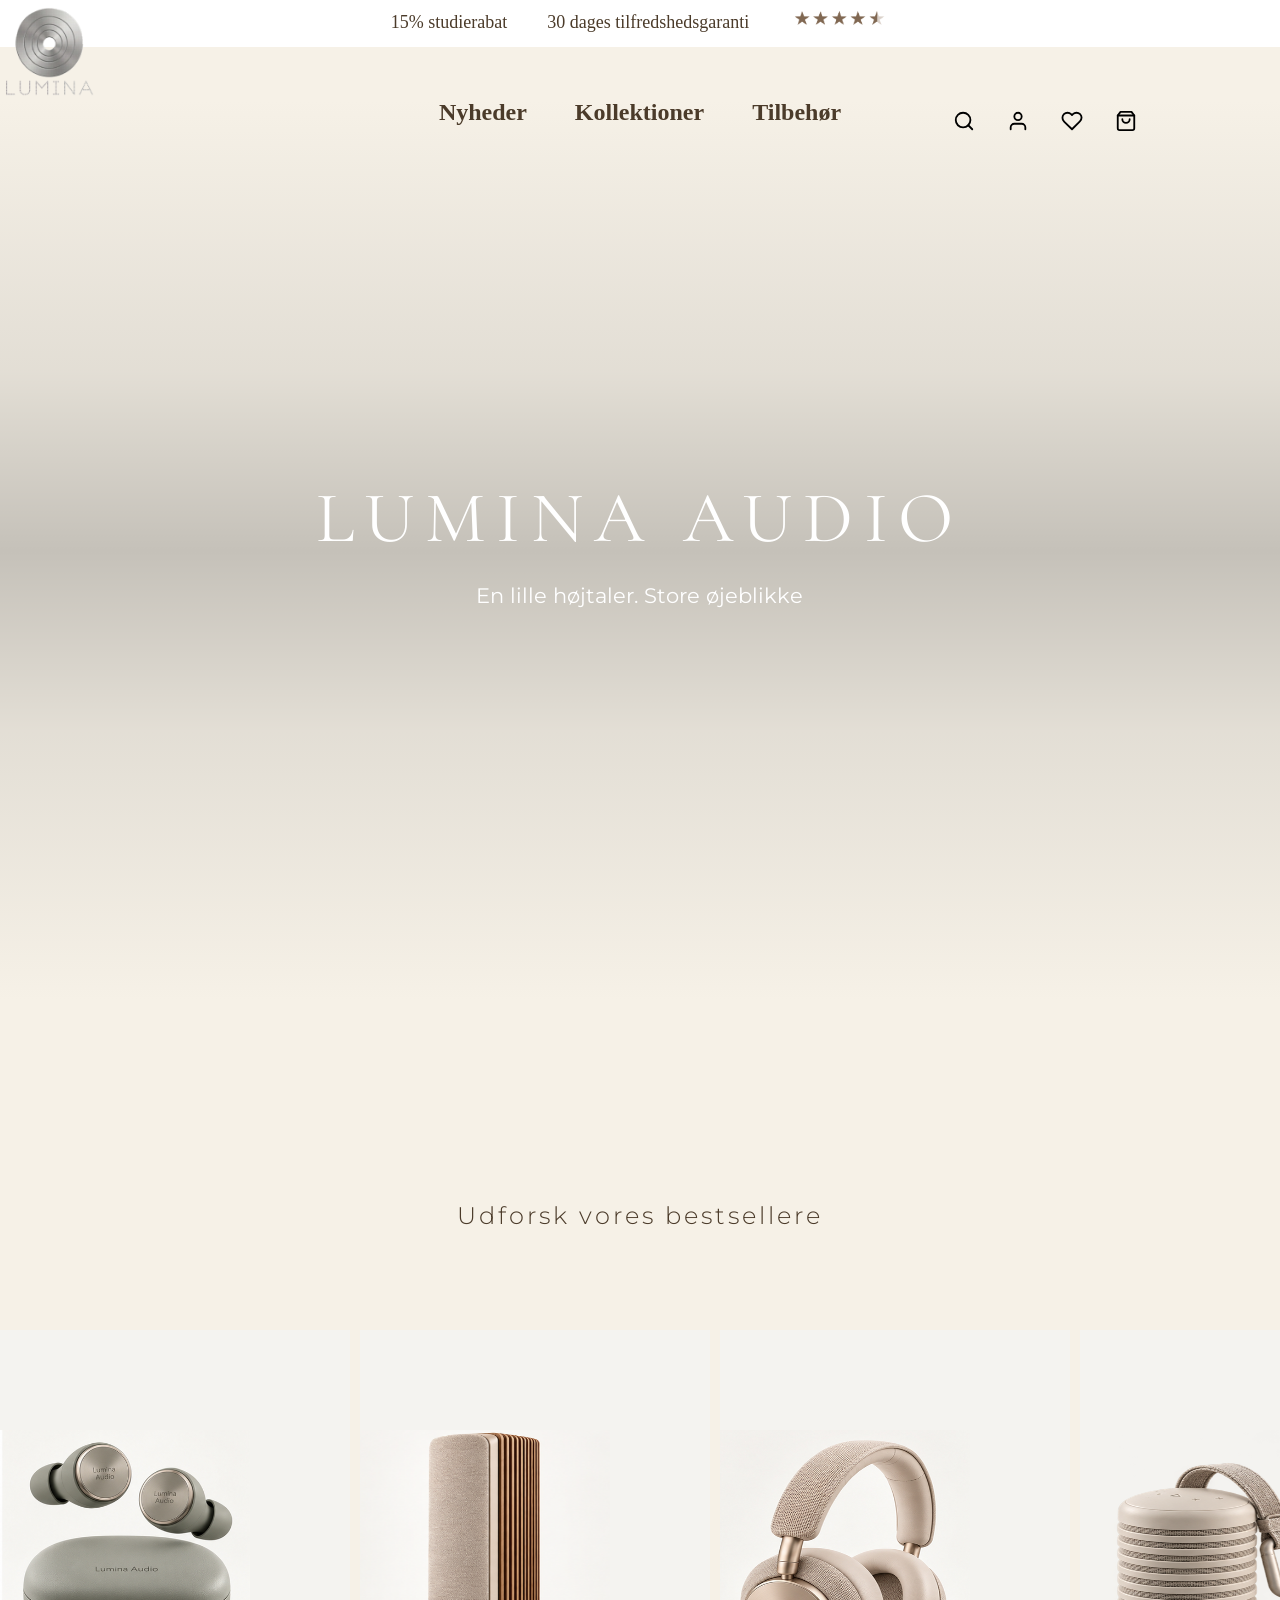
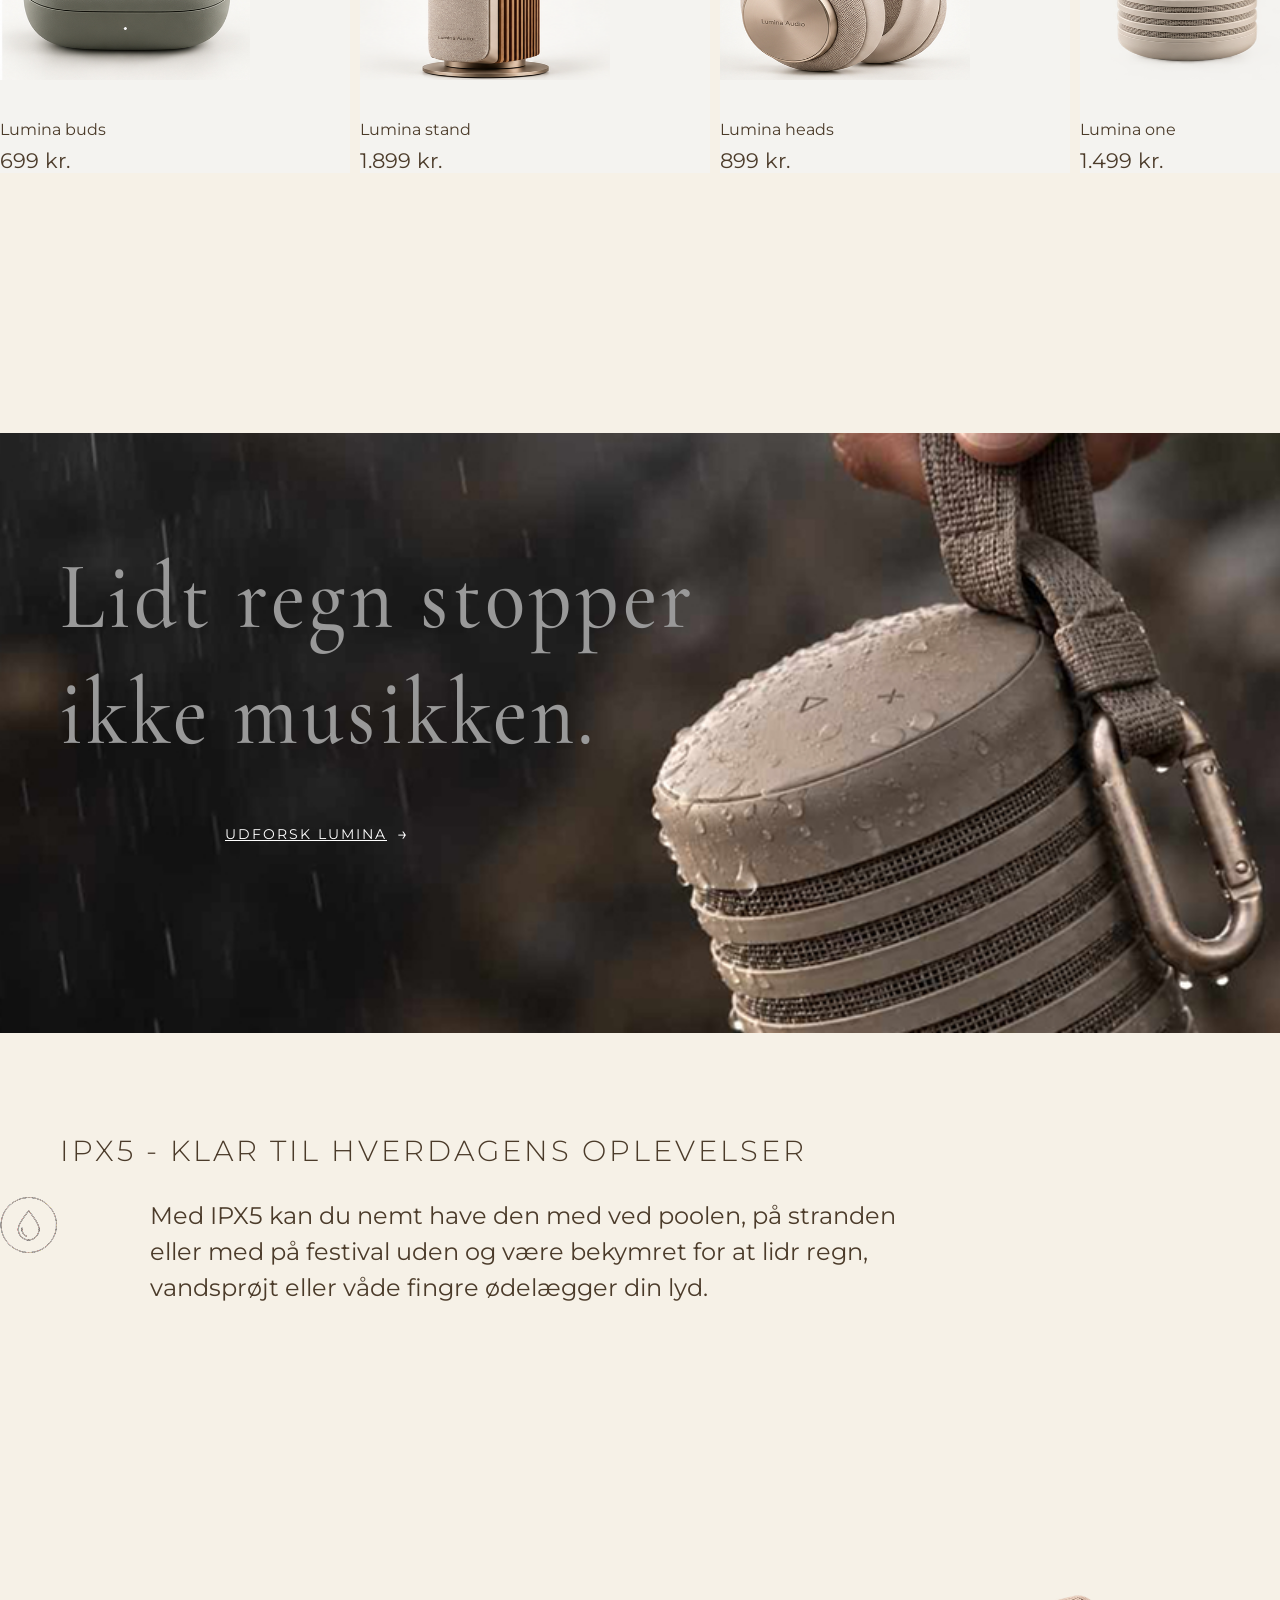
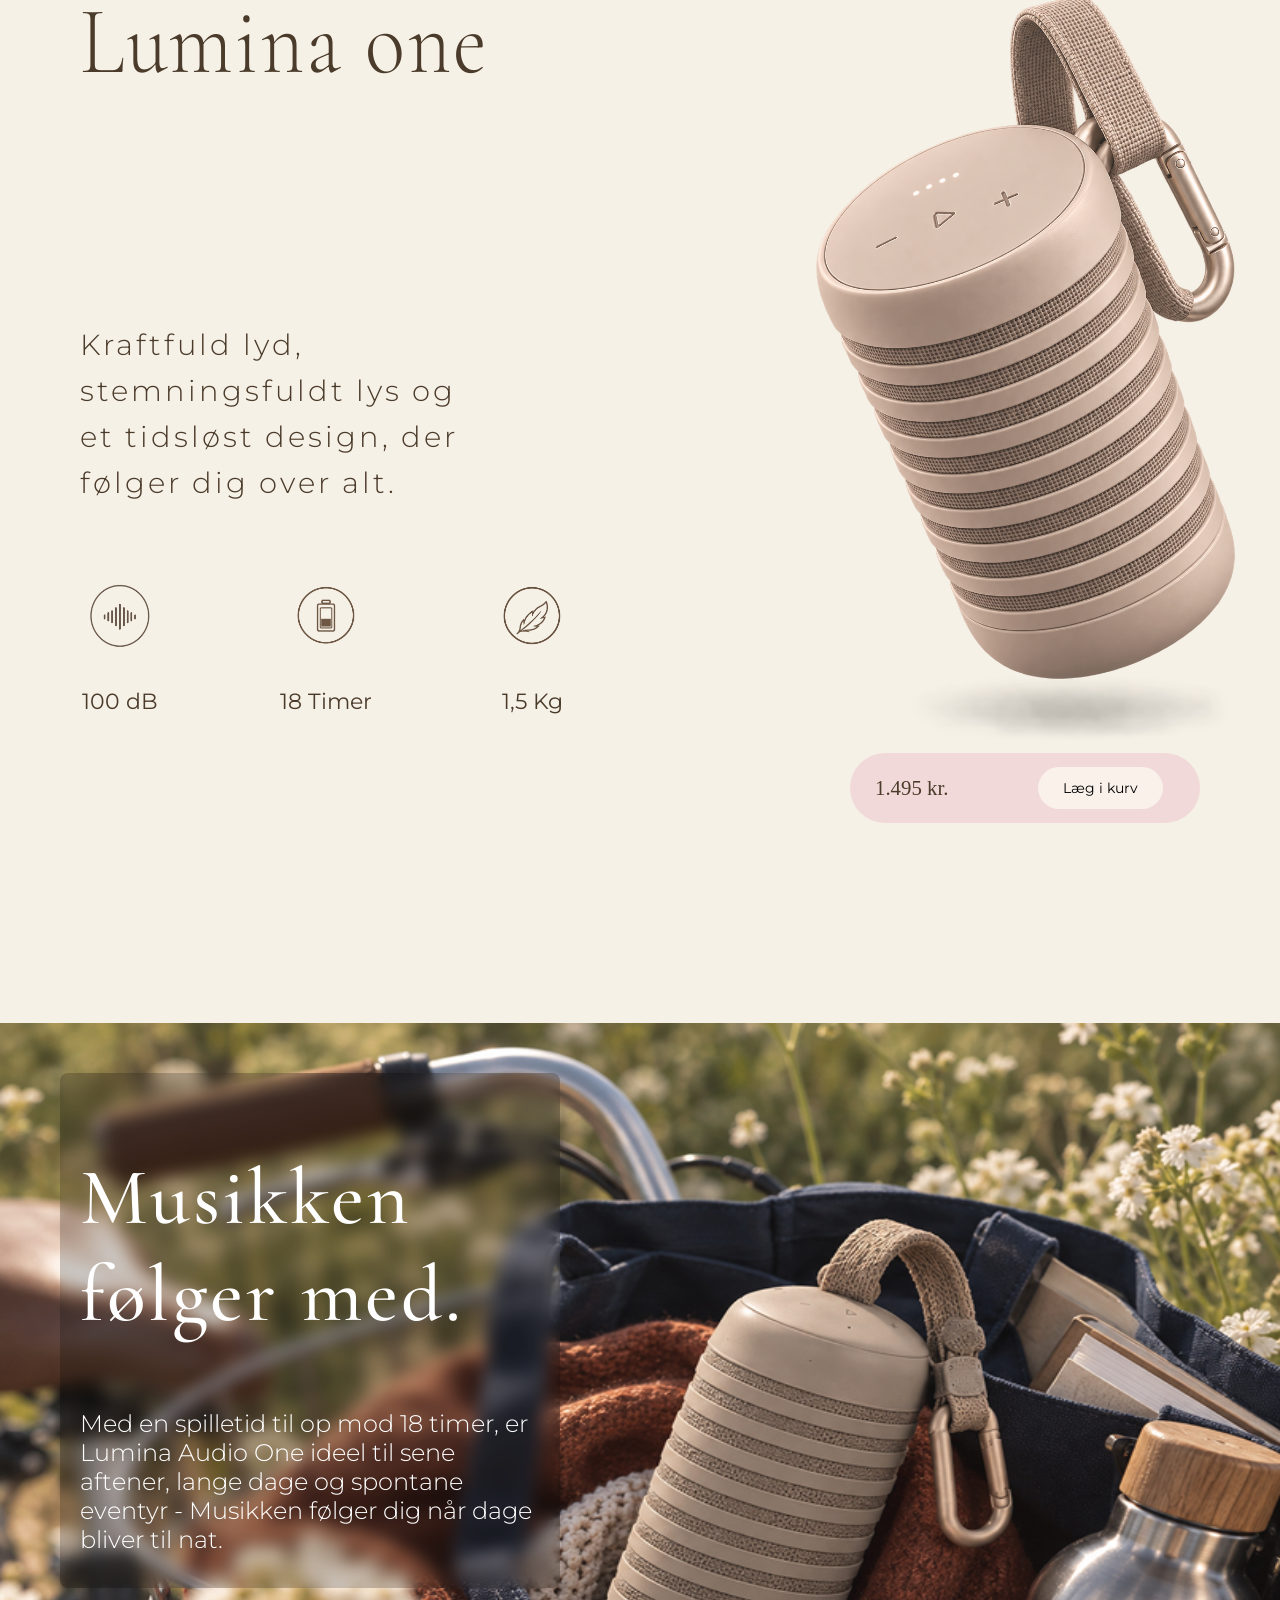
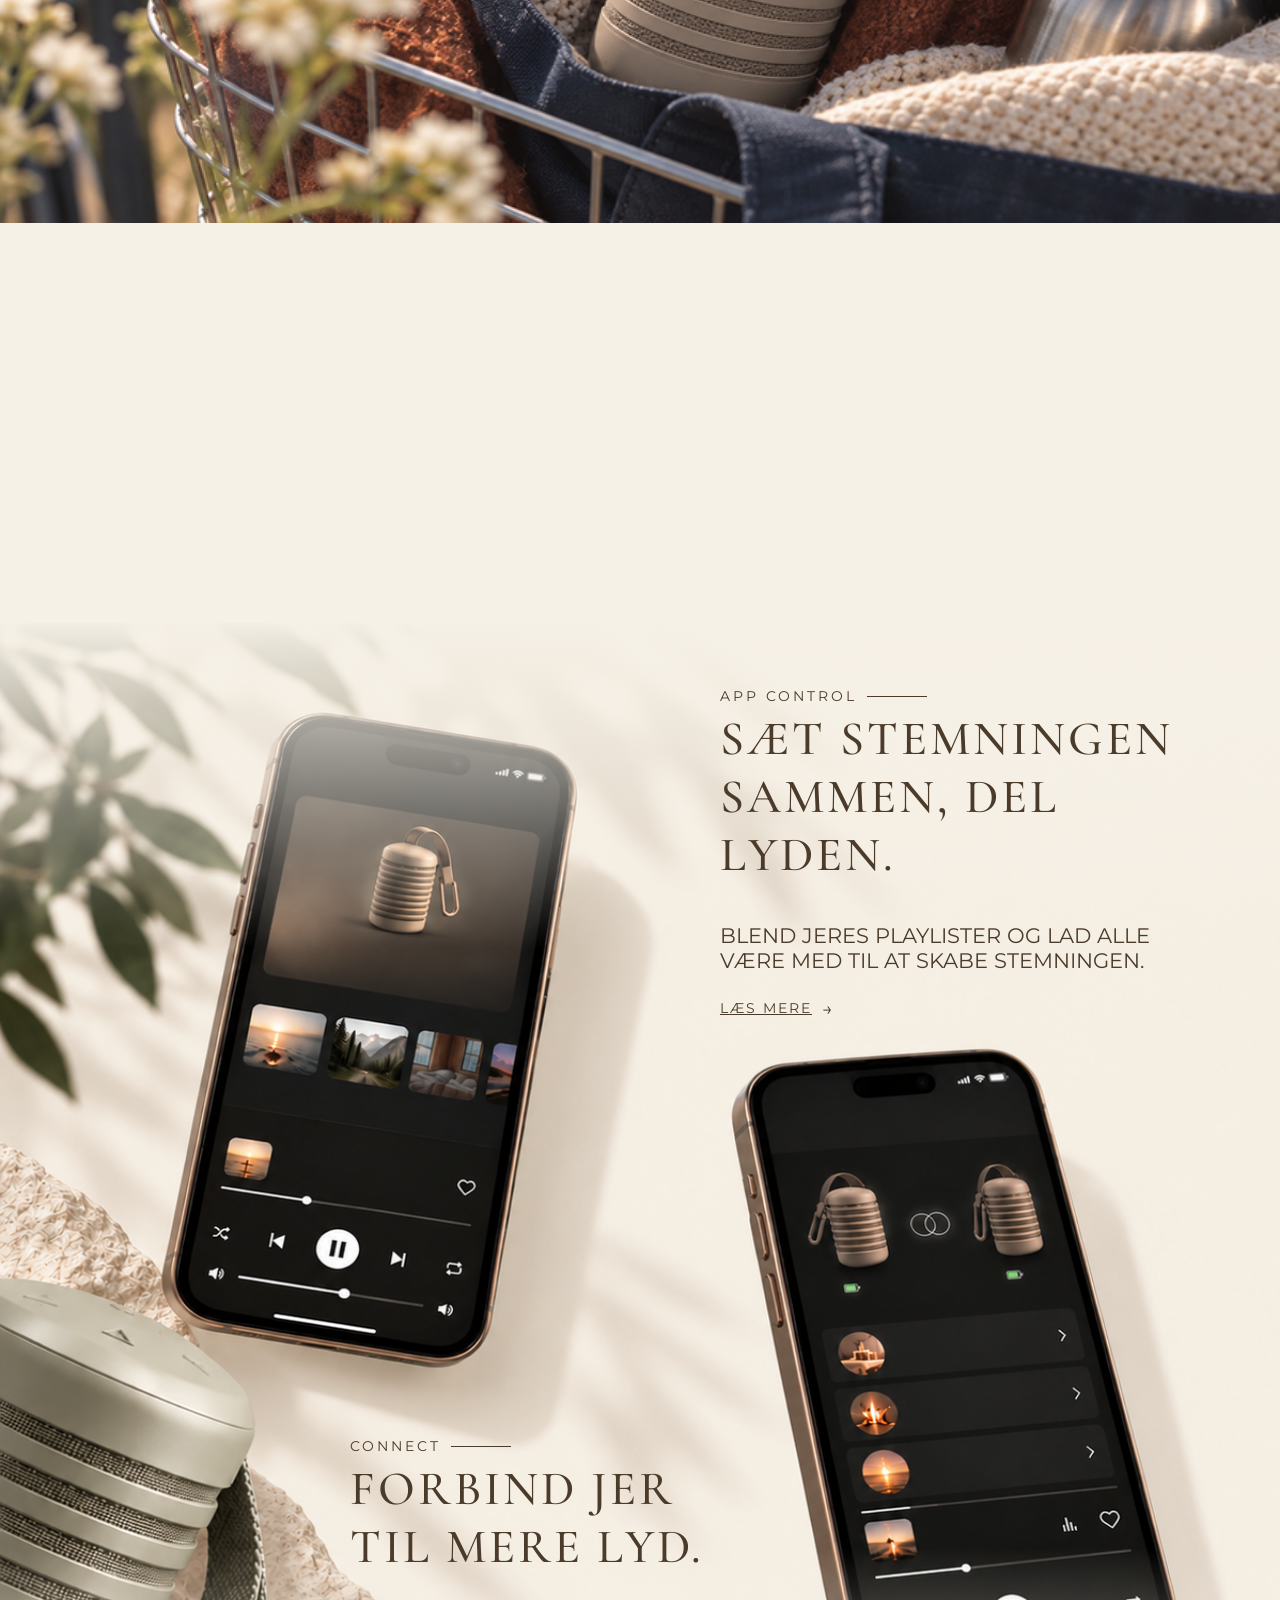
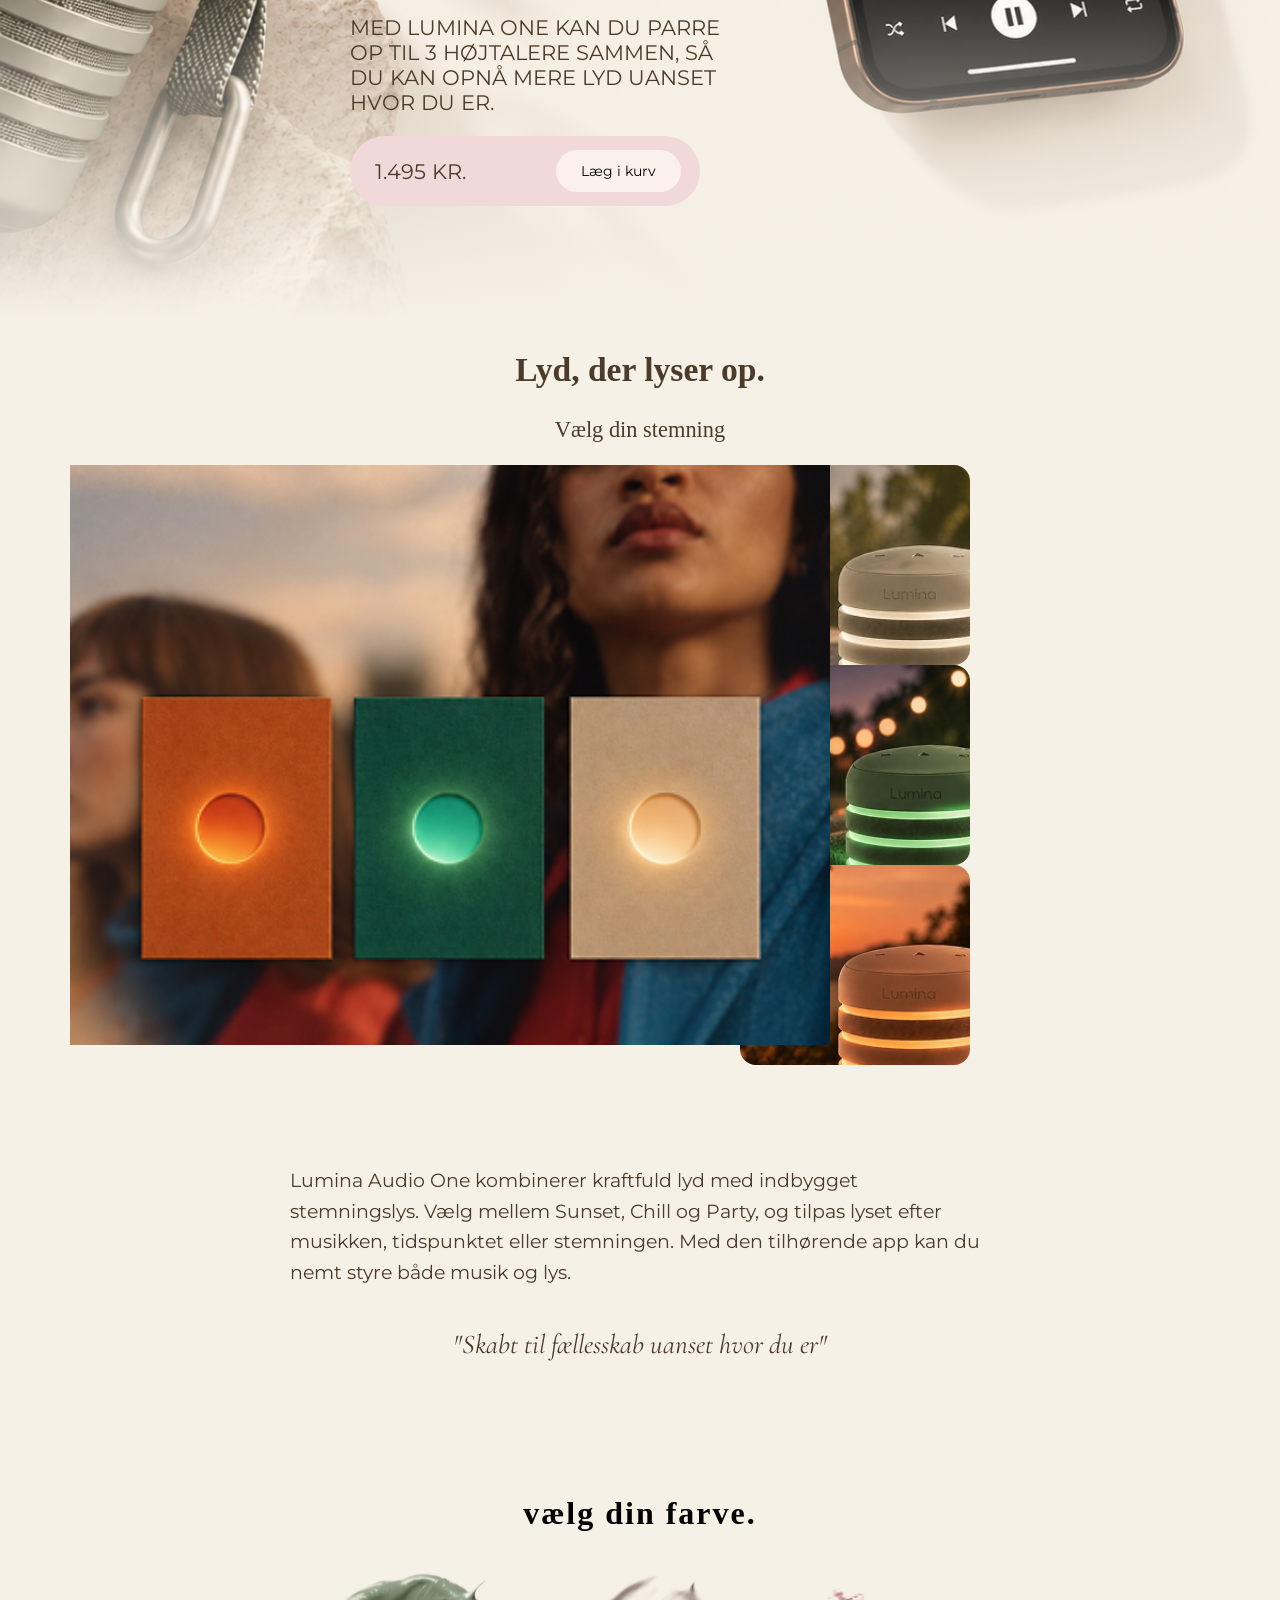
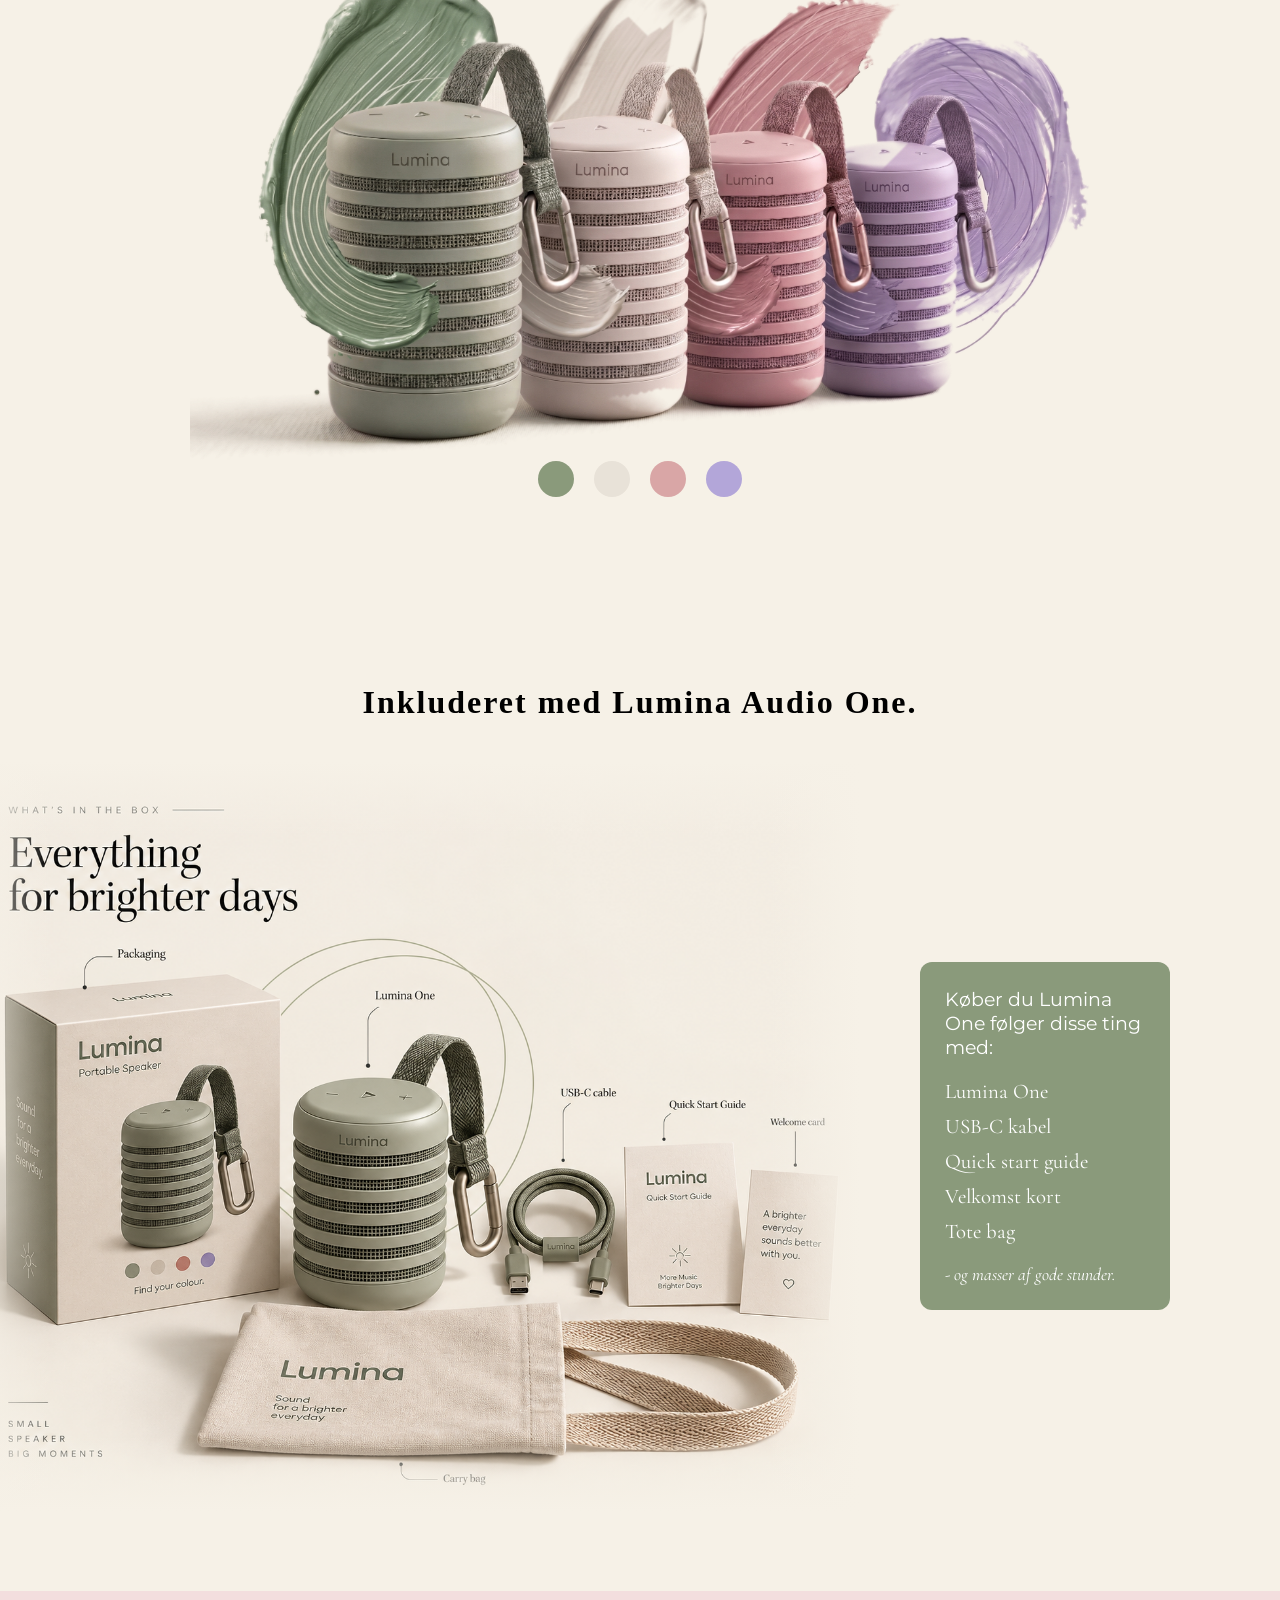
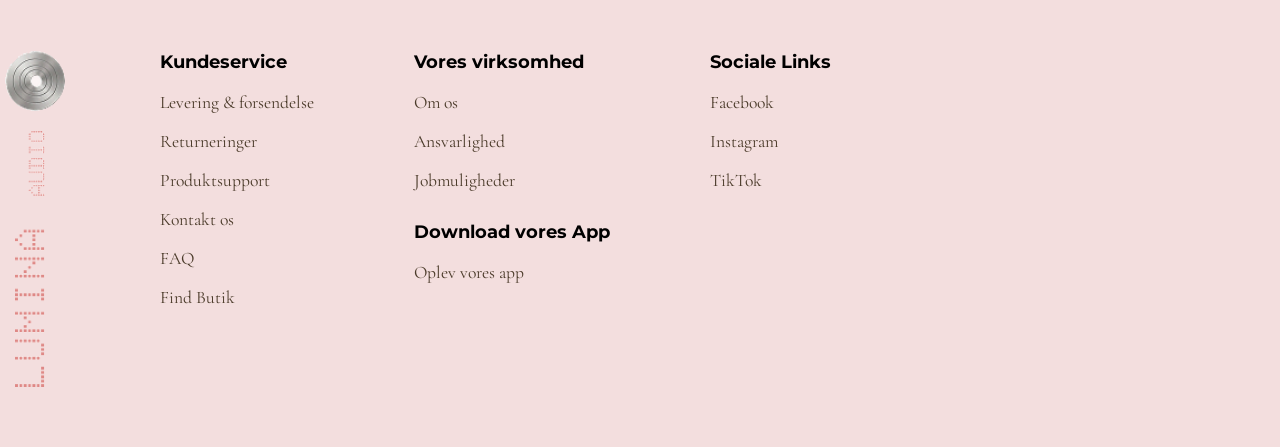
==== commit ce4c338c: "den rigtige" ====
--- a/index.html
+++ b/index.html
@@ -167,10 +167,9 @@
     <article class="regn-stopper-ikke-boks">
         <div class="ipx5">
         <p>IPX5 - Klar til hverdagens oplevelser</p>
-        <div class="linje"></div>
         </div>
         <div class="regndrabe-ikon">
-            <img src="images/vandraabe2.jpg" alt="beskrivelse af ikonets betydning" class="beskrivelse-ikon">
+            <img src="images/vanddraabe-baggrund.png" alt="beskrivelse af ikonets betydning" class="beskrivelse-ikon">
         </div>
     </article>
 </section>
